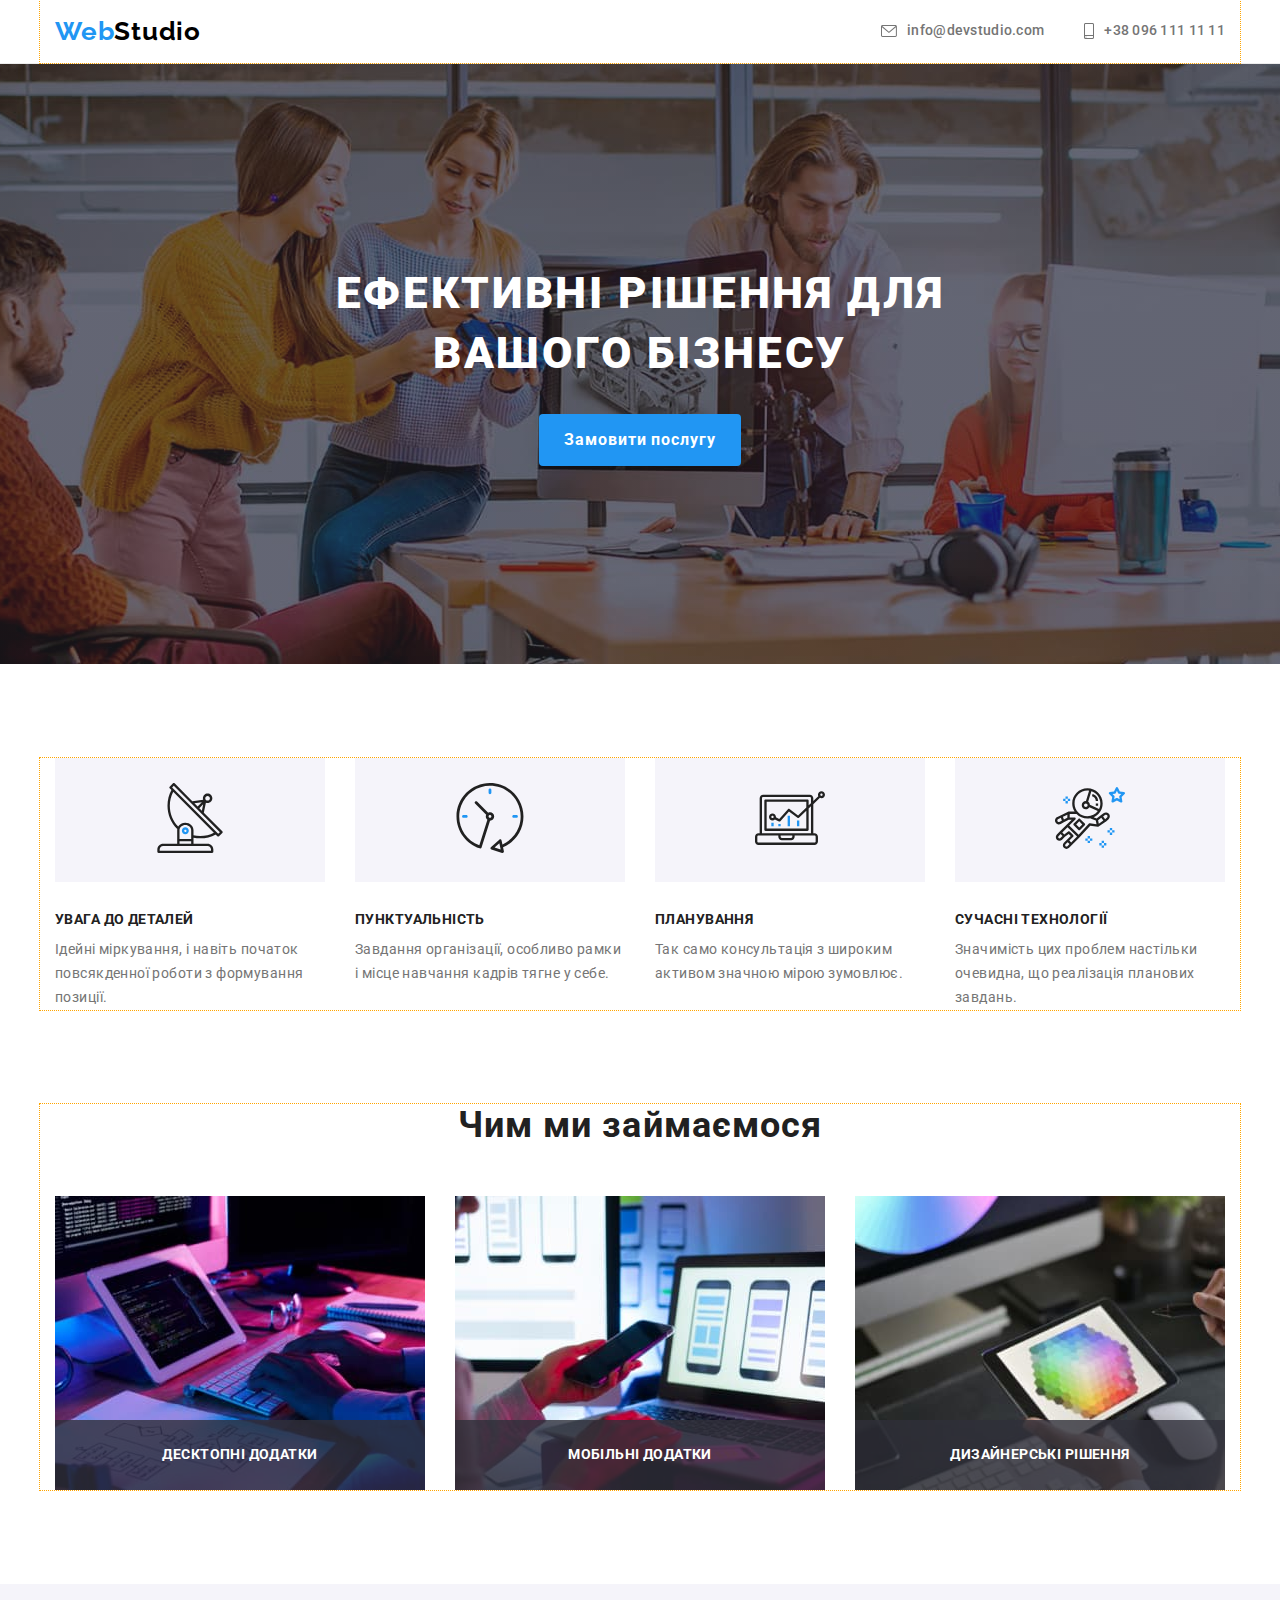
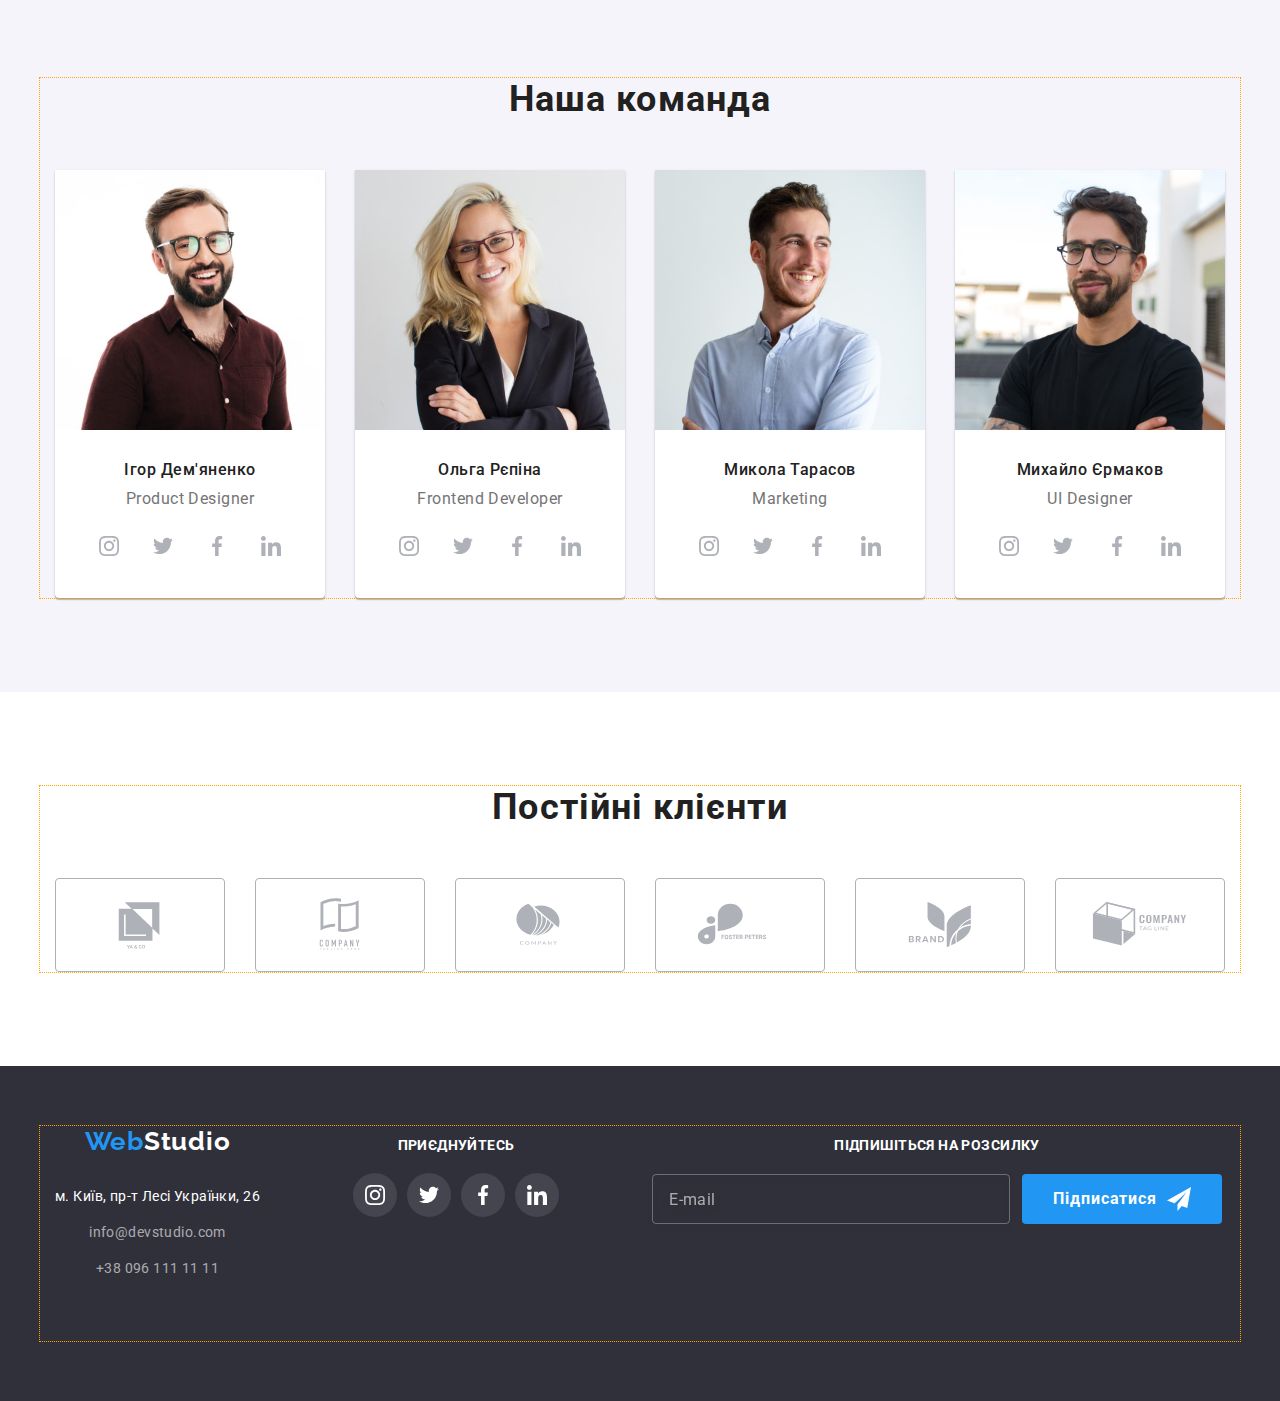
==== index.html @ 7908badc "1.0" ====
<!DOCTYPE html>
<html lang="uk">
<head>
    <meta charset="UTF-8">
    <meta http-equiv="X-UA-Compatible" content="IE=edge">
    <meta name="viewport" content="width=device-width, initial-scale=1.0">
    <title>Веб-Студія</title>
    <link rel="preconnect" href="https://fonts.googleapis.com">
    <link rel="preconnect" href="https://fonts.gstatic.com" crossorigin>
    <link href="https://fonts.googleapis.com/css2?family=Raleway:wght@700&family=Roboto:wght@400;500;700;900&display=swap"
        rel="stylesheet">
    <link rel="stylesheet" href="https://cdnjs.cloudflare.com/ajax/libs/modern-normalize/1.1.0/modern-normalize.min.css">
    <link rel="stylesheet" href="./css/main.min.css">
</head>
<body>

    <!-- Хедер сторінки -->

    <header class="header">
        <div class="container header--position">
            <a href="./index.html" class="header__logo link"><span class="logo--blue">Web</span>Studio</a>
            <nav class="header__navigation">
                <ul class="header__navigation-list list">
                    <li class="header__navigation-item">
                        <a href="./index.html" class="header__navigation-link header__navigation-link--active link">Студія</a>
                    </li>
                    <li class="header__navigation-item">
                        <a href="./portfolio.html" class="header__navigation-link link">Портфоліо</a>
                    </li>
                    <li class="header__navigation-item">
                        <a href="" class="header__navigation-link link">Контакти</a>
                    </li>
                </ul>
            </nav>
            <ul class="header__contacts list">
                <li class="header__contacts-item">
                    <a href="mailto:info@devstudio.com" class="header__mail link">
                        <svg class="header__contacts-icon" width="16" height="12">
                            <use href="./images/icons.svg#icon-envelope"></use>
                        </svg>
                        info@devstudio.com
                    </a>
                </li>
                <li class="header__contacts-item">
                    <a href="tel:+380961111111" class="header__tel link">
                        <svg class="header__contacts-icon" width="10" height="16">
                            <use href="./images/icons.svg#icon-smartphone"></use>
                        </svg>
                        +38 096 111 11 11
                    </a>
                </li>
            </ul>
        </div>
    </header>

    <!-- Основний контент -->

    <main class="main">

        <!-- Секція Hero -->
        <section class="section hero">
            <h1 class="hero__title">Ефективні рішення для вашого бізнесу</h1>
            <button type="button" class="hero__btn" data-modal-open>Замовити послугу</button>
        </section>

        <!-- Секція Наші переваги -->
        <section class="section benefits">
            <div class="container">
                <ul class="benefits__box list">
                    <li class="benefits__item">
                        <div class="benefits__content">
                            <svg width="70" height="70">
                                <use href="./images/icons.svg#icon-antenna"></use>
                            </svg>
                        </div>
                        <h3 class="benefits__title">Увага до деталей</h3>
                        <p class="benefits__paragraph">Ідейні міркування, і навіть початок повсякденної роботи з формування позиції.</p>
                    </li>
                    <li class="benefits__item">
                        <div class="benefits__content">
                            <svg width="70" height="70">
                                <use href="./images/icons.svg#icon-clock"></use>
                            </svg>
                        </div>
                        <h3 class="benefits__title">Пунктуальність</h3>
                        <p class="benefits__paragraph">Завдання організації, особливо рамки і місце навчання кадрів тягне у себе.</p>
                    </li>
                    <li class="benefits__item">
                        <div class="benefits__content">
                            <svg width="70" height="70">
                                <use href="./images/icons.svg#icon-diagram"></use>
                            </svg>
                        </div>
                        <h3 class="benefits__title">Планування</h3>
                        <p class="benefits__paragraph">Так само консультація з широким активом значною мірою зумовлює.</p>
                    </li>
                    <li class="benefits__item">
                        <div class="benefits__content">
                            <svg width="70" height="70">
                                <use href="./images/icons.svg#icon-astronaut"></use>
                            </svg>
                        </div>
                        <h3 class="benefits__title">Сучасні технології</h3>
                        <p class="benefits__paragraph">Значимість цих проблем настільки очевидна, що реалізація планових завдань.</p>
                    </li>
                </ul>
            </div>
        </section>

        <!-- Секція Чим ми займаємось -->

        <section class="section features">
            <div class="container">
                <h2 class="features__title">Чим ми займаємося</h2>
                <ul class="features__list list">
                    <li class="features__item">
                        <img src="./images/box1.jpg" class="card" alt="Програмуємо" width="370">
                        <p class="features__description">Десктопні додатки</p>
                    </li>
                    <li class="features__item">
                        <img src="./images/box2.jpg" class="card" alt="Розробляємо" width="370">
                        <p class="features__description">Мобільні додатки</p>
                    </li>
                    <li class="features__item">
                        <img src="./images/box3.jpg" class="card" alt="Дизайнимо" width="370">
                        <p class="features__description">Дизайнерські рішення</p>
                    </li>
                </ul>
            </div>
        </section>

        <!-- Секція Наша команда -->

        <section class="section team">
            <div class="container">
                <h2 class="team__title">Наша команда</h2>
                <ul class="teammates list">
                    <li class="teammates__item">
                        <img src="./images/ihor.jpg" class="card" alt="Ігор Дем'яненко" width="270">
                        <div class="teammates__position-name">
                            <h3 class="teammates__name">Ігор Дем'яненко</h3>
                            <p class="teammates__position">Product Designer</p>
                            <ul class="teammates__socials list">
                                <li class="teammates__socials-icon">
                                    <a href="" class="teammates__socials-link">
                                        <svg class="soc-icon" width="20" height="20">
                                            <use href="./images/icons.svg#icon-instagram"></use>
                                        </svg>
                                    </a>
                                </li>
                                <li class="teammates__socials-icon">
                                    <a href="" class="teammates__socials-link">
                                        <svg class="soc-icon" width="20" height="20">
                                            <use href="./images/icons.svg#icon-twitter"></use>
                                        </svg>
                                    </a>
                                </li>
                                <li class="teammates__socials-icon">
                                    <a href="" class="teammates__socials-link">
                                        <svg class="soc-icon" width="20" height="20">
                                            <use href="./images/icons.svg#icon-facebook"></use>
                                        </svg>
                                    </a>
                                </li>
                                <li class="teammates__socials-icon">
                                    <a href="" class="teammates__socials-link">
                                        <svg class="soc-icon" width="20" height="20">
                                            <use href="./images/icons.svg#icon-linkedin"></use>
                                        </svg>
                                    </a>
                                </li>
                            </ul>
                        </div>
                    </li>
                    <li class="teammates__item">
                        <img src="./images/olha.jpg" class="card" alt="Ольга Рєпіна" width="270">
                        <div class="teammates__position-name">
                            <h3 class="teammates__name">Ольга Рєпіна</h3>
                            <p class="teammates__position">Frontend Developer</p>
                            <ul class="teammates__socials list">
                                <li class="teammates__socials-icon">
                                    <a href="" class="teammates__socials-link">
                                        <svg class="soc-icon" width="20" height="20">
                                            <use href="./images/icons.svg#icon-instagram"></use>
                                        </svg>
                                    </a>
                                </li>
                                <li class="teammates__socials-icon">
                                    <a href="" class="teammates__socials-link">
                                        <svg class="soc-icon" width="20" height="20">
                                            <use href="./images/icons.svg#icon-twitter"></use>
                                        </svg>
                                    </a>
                                </li>
                                <li class="teammates__socials-icon">
                                    <a href="" class="teammates__socials-link">
                                        <svg class="soc-icon" width="20" height="20">
                                            <use href="./images/icons.svg#icon-facebook"></use>
                                        </svg>
                                    </a>
                                </li>
                                <li class="teammates__socials-icon">
                                    <a href="" class="teammates__socials-link">
                                        <svg class="soc-icon" width="20" height="20">
                                            <use href="./images/icons.svg#icon-linkedin"></use>
                                        </svg>
                                    </a>
                                </li>
                            </ul>
                        </div>
                    </li>
                    <li class="teammates__item">
                        <img src="./images/mykola.jpg" class="card" alt="Микола Тарасов" width="270">
                        <div class="teammates__position-name">
                            <h3 class="teammates__name">Микола Тарасов</h3>
                            <p class="teammates__position">Marketing</p>
                            <ul class="teammates__socials list">
                                <li class="teammates__socials-icon">
                                    <a href="" class="teammates__socials-link">
                                        <svg class="soc-icon" width="20" height="20">
                                            <use href="./images/icons.svg#icon-instagram"></use>
                                        </svg>
                                    </a>
                                </li>
                                <li class="teammates__socials-icon">
                                    <a href="" class="teammates__socials-link">
                                        <svg class="soc-icon" width="20" height="20">
                                            <use href="./images/icons.svg#icon-twitter"></use>
                                        </svg>
                                    </a>
                                </li>
                                <li class="teammates__socials-icon">
                                    <a href="" class="teammates__socials-link">
                                        <svg class="soc-icon" width="20" height="20">
                                            <use href="./images/icons.svg#icon-facebook"></use>
                                        </svg>
                                    </a>
                                </li>
                                <li class="teammates__socials-icon">
                                    <a href="" class="teammates__socials-link">
                                        <svg class="soc-icon" width="20" height="20">
                                            <use href="./images/icons.svg#icon-linkedin"></use>
                                        </svg>
                                    </a>
                                </li>
                            </ul>
                        </div>
                    </li>
                    <li class="teammates__item">
                        <img src="./images/mykhailo.jpg" class="card" alt="Михайло Єрмаков" width="270">
                        <div class="teammates__position-name">
                            <h3 class="teammates__name">Михайло Єрмаков</h3>
                            <p class="teammates__position">UI Designer</p>
                            <ul class="teammates__socials list">
                                <li class="teammates__socials-icon">
                                    <a href="" class="teammates__socials-link">
                                        <svg class="soc-icon" width="20" height="20">
                                            <use href="./images/icons.svg#icon-instagram"></use>
                                        </svg>
                                    </a>
                                </li>
                                <li class="teammates__socials-icon">
                                    <a href="" class="teammates__socials-link">
                                        <svg class="soc-icon" width="20" height="20">
                                            <use href="./images/icons.svg#icon-twitter"></use>
                                        </svg>
                                    </a>
                                </li>
                                <li class="teammates__socials-icon">
                                    <a href="" class="teammates__socials-link">
                                        <svg class="soc-icon" width="20" height="20">
                                            <use href="./images/icons.svg#icon-facebook"></use>
                                        </svg>
                                    </a>
                                </li>
                                <li class="teammates__socials-icon">
                                    <a href="" class="teammates__socials-link">
                                        <svg class="soc-icon" width="20" height="20">
                                            <use href="./images/icons.svg#icon-linkedin"></use>
                                        </svg>
                                    </a>
                                </li>
                            </ul>
                        </div>
                    </li>
                </ul>
            </div>
        </section>

        <!-- Секція Клієнти -->

        <section class="section">
            <div class="container clients">
                <h2 class="clients__title">Постійні клієнти</h2>
                <ul class="clients__list list">
                    <li class="clients__item">
                        <a href="" class="clients__link">
                            <svg class="client__icon" width="106" height="60">
                                <use href="./images/icons.svg#icon-client1"></use>
                            </svg>
                        </a>
                    </li>
                    <li class="clients__item">
                        <a href="" class="clients__link">
                            <svg class="client__icon" width="106" height="60">
                                <use href="./images/icons.svg#icon-client2"></use>
                            </svg>
                        </a>
                    </li>
                    <li class="clients__item">
                        <a href="" class="clients__link">
                            <svg class="client__icon" width="106" height="60">
                                <use href="./images/icons.svg#icon-client3"></use>
                            </svg>
                        </a>
                    </li>
                    <li class="clients__item">
                        <a href="" class="clients__link">
                            <svg class="client__icon" width="106" height="60">
                                <use href="./images/icons.svg#icon-client4"></use>
                            </svg>
                        </a>
                    </li>
                    <li class="clients__item">
                        <a href="" class="clients__link">
                            <svg class="client__icon" width="106" height="60">
                                <use href="./images/icons.svg#icon-client5"></use>
                            </svg>
                        </a>
                    </li>
                    <li class="clients__item">
                        <a href="" class="clients__link">
                            <svg class="client__icon" width="106" height="60">
                                <use href="./images/icons.svg#icon-client6"></use>
                            </svg>
                        </a>
                    </li>
                </ul>
            </div>
        </section>
    </main>

    <!-- Футер сторінки -->

    <footer class="footer">
        <div class="container footer--position">
            <div class="footer__content">
                <a href="./index.html" class="footer__logo link"><span class="logo--blue">Web</span>Studio</a> 
                <address>
                    <p class="footer__address">м. Київ, пр-т Лесі Українки, 26</p>
                    <ul class="footer__contacts list">
                        <li>
                            <a href="mailto:info@devstudio.com" class="footer__mail link">info@devstudio.com</a>
                        </li>
                        <li>
                            <a href="tel:+380961111111" class="footer__tel link">+38 096 111 11 11</a>
                        </li>
                    </ul>
                </address>
            </div>
            <div class="footer-soc">
                <p class="footer-soc__title">Приєднуйтесь</p>
                <ul class="footer-soc__actions list">
                    <li class="footer-soc__item">
                        <a href="" class="footer-soc__link">
                            <svg class="footer-soc__icon" width="20" height="20">
                                <use href="./images/icons.svg#icon-instagram"></use>
                            </svg>
                        </a>
                    </li>
                    <li class="footer-soc__item">
                        <a href="" class="footer-soc__link">
                            <svg class="footer-soc__icon" width="20" height="20">
                                <use href="./images/icons.svg#icon-twitter"></use>
                            </svg>
                        </a>
                    </li>
                    <li class="footer-soc__item">
                        <a href="" class="footer-soc__link">
                            <svg class="footer-soc__icon" width="20" height="20">
                                <use href="./images/icons.svg#icon-facebook"></use>
                            </svg>
                        </a>
                    </li>
                    <li class="footer-soc__item">
                        <a href="" class="footer-soc__link">
                            <svg class="footer-soc__icon" width="20" height="20">
                                <use href="./images/icons.svg#icon-linkedin"></use>
                            </svg>
                        </a>
                    </li>
                </ul>
            </div>
            <div class="subscribe">
                <p class="subscribe__title">Підпишіться на розсилку</p>
                <form class="subscribe__form">
                    <label class="subscribe__lable">
                        <input type="email" class="subscribe__input" name="subscribe" placeholder="E-mail">
                    </label>
                    <button type="submit" class="subscribe__btn">
                        Підписатися
                        <svg class="subscribe__icon" width="24" height="24">
                            <use href="./images/icons.svg#icon-send"></use>
                        </svg>
                    </button>
                </form>
            </div>
        </div>
    </footer>

    <!-- Модальне вікно -->

    <div class="backdrop is-hidden" data-modal>
        <div class="modal">
            <button data-modal-close class="modal__btn--close">
                <svg class="x-close" width="18" height="18">
                    <use href="./images/icons.svg#icon-x"></use>
                </svg>
            </button>
            <p class="modal__title">Залиште свої дані, ми вам передзвонимо</p>
            <form class="modal__form">
                <div class="modal__thumb">
                    <label class="modal__field">
                        <span class="modal__label">Ім'я</span>
                        <input type="text" class="modal__input" name="user-name" autofocus>
                        <svg class="modal__icon" width="18" height="18">
                            <use href="./images/icons.svg#icon-form-person"></use>
                        </svg>
                    </label>
                </div>
                <div class="modal__thumb">
                    <label class="modal__field">
                        <span class="modal__label">Телефон</span>
                        <input type="tel" class="modal__input" name="phone-number">
                        <svg class="modal__icon" width="18" height="18">
                            <use href="./images/icons.svg#icon-form-phone"></use>
                        </svg>
                    </label>
                </div>
                <div class="modal__thumb">
                    <label class="modal__field">
                        <span class="modal__label">Пошта</span>
                        <input type="email" class="modal__input" name="email">
                        <svg class="modal__icon" width="18" height="18">
                            <use href="./images/icons.svg#icon-form-email"></use>
                        </svg>
                    </label>
                </div>
                <label class="modal__field">
                    <span class="modal__label">Коментар</span>
                    <textarea name="coment" 
                    class="modal__textarea" 
                    placeholder="Введіть текст"></textarea>
                </label>
                <label class="modal__field checkbox">
                    <input type="checkbox" class="modal__checkbox" name="checkbox">
                    <span class="modal__checkbox-icon"></span>
                    <span class="modal__terms">Погоджуюся з розсилкою та приймаю <a href="#" class="modal__contract">Умови договору</a></span>
                </label>
                <button type="submit" class="modal__btn--submit">Відправити</button>
            </form>
        </div>
    </div>

    <!-- Скріпти JS -->

    <script src="./js/modal.js"></script>
</body>
</html>
---- css/main.min.css ----
body{font-family:"Roboto","Raleway","sans-serif";color:#212121;background:#fff}h1,h2,h3,p,ul{margin:0;padding:0}.list{list-style:none}.link{text-decoration:none}.card{display:block}.container{padding-left:15px;padding-right:15px;margin-right:auto;margin-left:auto;outline:1px dotted orange}@media screen and (min-width: 480px){.container{width:480px}}@media screen and (min-width: 768px){.container{width:768px}}@media screen and (min-width: 1200px){.container{width:1200px}}.section{padding-top:60px;padding-bottom:60px}@media screen and (min-width: 1200px){.section{padding-top:94px;padding-bottom:94px}}.backdrop{position:fixed;top:0;left:0;width:100%;height:100%;background-color:rgba(0,0,0,.2);opacity:1;-webkit-transition:opacity 250ms cubic-bezier(0.4, 0, 0.2, 1);transition:opacity 250ms cubic-bezier(0.4, 0, 0.2, 1)}.backdrop.is-hidden{opacity:0;pointer-events:none}.backdrop.is-hidden .modal{-webkit-transform:translate(-50%, -50%) scale(1.1);transform:translate(-50%, -50%) scale(1.1)}.modal{position:absolute;top:50%;left:50%;padding:40px;width:528px;height:581px;background-color:#fff;-webkit-box-shadow:0px 1px 3px rgba(0,0,0,.12),0px 1px 1px rgba(0,0,0,.14),0px 2px 1px rgba(0,0,0,.2);box-shadow:0px 1px 3px rgba(0,0,0,.12),0px 1px 1px rgba(0,0,0,.14),0px 2px 1px rgba(0,0,0,.2);border-radius:4px;-webkit-transform:translate(-50%, -50%) scale(1);transform:translate(-50%, -50%) scale(1);-webkit-transition:-webkit-transform 250ms cubic-bezier(0.4, 0, 0.2, 1);transition:-webkit-transform 250ms cubic-bezier(0.4, 0, 0.2, 1);transition:transform 250ms cubic-bezier(0.4, 0, 0.2, 1);transition:transform 250ms cubic-bezier(0.4, 0, 0.2, 1), -webkit-transform 250ms cubic-bezier(0.4, 0, 0.2, 1)}.modal__btn--close{position:absolute;top:8px;right:8px;display:-webkit-box;display:-ms-flexbox;display:flex;-webkit-box-pack:center;-ms-flex-pack:center;justify-content:center;-webkit-box-align:center;-ms-flex-align:center;align-items:center;width:30px;height:30px;padding:0;color:#000;background-color:#fff;border:1px solid rgba(0,0,0,.1);border-radius:50%;cursor:pointer;-webkit-transition:color 250ms cubic-bezier(0.4, 0, 0.2, 1);transition:color 250ms cubic-bezier(0.4, 0, 0.2, 1)}.modal__btn--close:hover{color:#2196f3}.x-close{fill:currentColor}.modal__title{margin-right:auto;margin-left:auto;margin-bottom:12px;width:448px;color:#212121;font-weight:700;font-size:20px;line-height:1.15;text-align:center;letter-spacing:.03em}.modal__form{margin-right:auto;margin-left:auto;width:448px}.modal__field{display:block;margin-bottom:10px;font-size:inherit}.modal__label{display:block;margin-bottom:4px;color:#757575;font-size:12px;line-height:1.17;letter-spacing:.01em}.modal__input{width:100%;padding:12px 12px 12px 42px;outline:none;font-size:12px;line-height:1.17;letter-spacing:.01em;border:1px solid rgba(33,33,33,.2);border-radius:4px;-webkit-transition:border-color 250ms cubic-bezier(0.4, 0, 0.2, 1);transition:border-color 250ms cubic-bezier(0.4, 0, 0.2, 1)}.modal__input:focus-within~.modal__icon,.modal__input:hover~.modal__icon{color:#2196f3}.modal__input:hover,.modal__input:focus{border-color:#2196f3}.modal__thumb{position:relative}.modal__icon{position:absolute;top:50%;left:12px;fill:currentColor;-webkit-transition:color 250ms cubic-bezier(0.4, 0, 0.2, 1);transition:color 250ms cubic-bezier(0.4, 0, 0.2, 1)}.modal__textarea{resize:none;width:100%;height:120px;padding:12px 16px;outline:none;font-size:12px;line-height:1.17;letter-spacing:.01em;border:1px solid rgba(33,33,33,.2);border-radius:4px;-webkit-transition:border-color 250ms cubic-bezier(0.4, 0, 0.2, 1);transition:border-color 250ms cubic-bezier(0.4, 0, 0.2, 1)}.modal__textarea::-webkit-input-placeholder{color:rgba(117,117,117,.5)}.modal__textarea::-moz-placeholder{color:rgba(117,117,117,.5)}.modal__textarea:-ms-input-placeholder{color:rgba(117,117,117,.5)}.modal__textarea::-ms-input-placeholder{color:rgba(117,117,117,.5)}.modal__textarea::placeholder{color:rgba(117,117,117,.5)}.modal__textarea:hover,.modal__textarea:focus{border-color:#2196f3}.modal__checkbox{-webkit-appearance:none;-moz-appearance:none;appearance:none}.modal__checkbox:checked+.modal__checkbox-icon{border-color:#2196f3;background-color:#2196f3;background-image:url("../images/icons/check.svg");background-position:center;background-repeat:no-repeat;background-origin:border-box}.checkbox{display:-webkit-box;display:-ms-flexbox;display:flex;-webkit-box-pack:center;-ms-flex-pack:center;justify-content:center;-webkit-box-align:center;-ms-flex-align:center;align-items:center;margin-bottom:30px}.modal__checkbox-icon{display:inline-block;width:15px;height:15px;border:2px solid #212121;border-radius:2px;-webkit-transition:border-color 250ms cubic-bezier(0.4, 0, 0.2, 1),background-color 250ms cubic-bezier(0.4, 0, 0.2, 1);transition:border-color 250ms cubic-bezier(0.4, 0, 0.2, 1),background-color 250ms cubic-bezier(0.4, 0, 0.2, 1)}.modal__terms{display:inline-block;margin-left:7px;width:400px;color:#757575;font-size:14px;line-height:1.71;letter-spacing:.03em}.modal__contract{color:#2196f3}.modal__btn--submit{display:block;padding:10px 52px;margin-right:auto;margin-left:auto;font-family:"Roboto";color:#fff;background-color:#2196f3;-webkit-box-shadow:0px 4px 4px rgba(0,0,0,.15);box-shadow:0px 4px 4px rgba(0,0,0,.15);font-size:16px;font-weight:700;line-height:1.88;letter-spacing:.06em;border:1px solid rgba(0,0,0,0);border-radius:4px;cursor:pointer;-webkit-transition:background-color 250ms cubic-bezier(0.4, 0, 0.2, 1);transition:background-color 250ms cubic-bezier(0.4, 0, 0.2, 1)}.modal__btn--submit:hover,.modal__btn--submit:focus{background-color:#188ce8}.header{border-bottom:1px solid #ececec}@media screen and (min-width: 1200px){.header--position{display:-webkit-box;display:-ms-flexbox;display:flex;-webkit-box-align:center;-ms-flex-align:center;align-items:center}}.footer{padding-top:60px;padding-bottom:60px;background:#2f303a}@media screen and (min-width: 480px){.footer--position{text-align:center}}@media screen and (min-width: 1200px){.footer--position{display:-webkit-box;display:-ms-flexbox;display:flex;-webkit-box-align:baseline;-ms-flex-align:baseline;align-items:baseline}}.header__logo{display:block;margin-top:16px;margin-bottom:16px;font-family:"Raleway";color:#000;font-size:24px;font-weight:700;line-height:1.17;letter-spacing:.03em}@media screen and (min-width: 1200px){.header__logo{font-size:26px;line-height:1.19}}.footer__logo{display:block;margin-right:auto;margin-left:auto;margin-bottom:20px;font-family:"Raleway";color:#fff;font-size:24px;font-weight:700;line-height:1.17;letter-spacing:.03em}@media screen and (min-width: 1200px){.footer__logo{display:inline-block;margin-bottom:28px;font-size:26px;line-height:1.19}}.logo--blue{color:#2196f3}@media screen and (min-width: 480px){.header__navigation-list{display:none}}@media screen and (min-width: 768px){.header__navigation-list{display:-webkit-box;display:-ms-flexbox;display:flex;margin-left:88px}}@media screen and (min-width: 1200px){.header__navigation-list{display:-webkit-box;display:-ms-flexbox;display:flex;margin-left:93px}}@media screen and (min-width: 480px){.header__navigation-item{display:none}}@media screen and (min-width: 1200px){.header__navigation-item{position:relative}.header__navigation-item:not(:last-child){margin-right:50px}}@media screen and (min-width: 480px){.header__navigation-link{display:none}}@media screen and (min-width: 1200px){.header__navigation-link{display:block;padding-top:32px;padding-bottom:32px;padding-right:4px;padding-left:4px;color:#212121;font-size:14px;font-weight:500;line-height:1.14;letter-spacing:.02em;-webkit-transition:color 250ms cubic-bezier(0.4, 0, 0.2, 1);transition:color 250ms cubic-bezier(0.4, 0, 0.2, 1)}.header__navigation-link:hover,.header__navigation-link:focus,.header__navigation-link:active{color:#2196f3}}@media screen and (min-width: 480px){.header__navigation-link--active::after{display:none}}@media screen and (min-width: 1200px){.header__navigation-link--active::after{position:absolute;content:"";width:100%;height:4px;display:block;background:#2196f3;border-radius:2px;bottom:0;left:0}}@media screen and (min-width: 480px){.header__contacts{display:none}}@media screen and (min-width: 1200px){.header__contacts{display:-webkit-box;display:-ms-flexbox;display:flex;margin-left:auto}}.header__contacts-item+.header__contacts-item{margin-left:40px}.header__mail,.header__tel{display:-webkit-box;display:-ms-flexbox;display:flex;-webkit-box-align:center;-ms-flex-align:center;align-items:center;padding-top:10px;padding-bottom:10px;color:#757575;font-size:14px;font-weight:500;line-height:1.14;letter-spacing:.02em;-webkit-transition:color 250ms cubic-bezier(0.4, 0, 0.2, 1);transition:color 250ms cubic-bezier(0.4, 0, 0.2, 1)}.header__mail:hover,.header__mail:focus,.header__tel:hover,.header__tel:focus{color:#2196f3}.header__contacts-icon{fill:currentColor;margin-right:10px}.hero{padding-top:200px;padding-bottom:200px;max-width:1600px;height:600px;margin-right:auto;margin-left:auto;background-color:#c4c4c4;background-image:-webkit-gradient(linear, left top, right top, from(rgba(47, 48, 58, 0.4)), to(rgba(47, 48, 58, 0.4))),url("../images/bghero.jpg");background-image:linear-gradient(to right, rgba(47, 48, 58, 0.4), rgba(47, 48, 58, 0.4)),url("../images/bghero.jpg");background-repeat:no-repeat;background-position:center;background-size:cover;text-align:center}.hero__title{margin-top:0;margin-bottom:30px;max-width:700px;margin-right:auto;margin-left:auto;color:#fff;text-transform:uppercase;font-size:44px;font-weight:900;line-height:1.36;letter-spacing:.06em}.hero__btn{display:inline-block;padding:10px 24px;font-family:"Roboto";color:#fff;background-color:#2196f3;-webkit-box-shadow:0px 4px 4px rgba(0,0,0,.15);box-shadow:0px 4px 4px rgba(0,0,0,.15);font-size:16px;font-weight:700;line-height:1.88;letter-spacing:.06em;border:1px solid rgba(0,0,0,0);border-radius:4px;cursor:pointer;-webkit-transition:background-color 250ms cubic-bezier(0.4, 0, 0.2, 1);transition:background-color 250ms cubic-bezier(0.4, 0, 0.2, 1)}.hero__btn:hover,.hero__btn:focus{background-color:#188ce8}.benefits__box{display:-webkit-box;display:-ms-flexbox;display:flex}.benefits__item{-ms-flex-preferred-size:calc((100% - 90px)/4);flex-basis:calc((100% - 90px)/4)}.benefits__item+.benefits__item{margin-left:30px}.benefits__content{display:block;margin-bottom:30px;padding:25px 100px;background-color:#f5f4fa}.benefits__title{margin-bottom:10px;font-size:14px;text-transform:uppercase;line-height:1.14;letter-spacing:.03em}.benefits__paragraph{color:#757575;font-size:14px;line-height:1.71;letter-spacing:.03em}.features{padding-top:0px}.features__title{margin-bottom:50px;font-size:36px;line-height:1.17;text-align:center;letter-spacing:.03em}.features__list{display:-webkit-box;display:-ms-flexbox;display:flex}.features__item{position:relative}.features__item+.features__item{margin-left:30px}.features__description{display:-webkit-box;display:-ms-flexbox;display:flex;position:absolute;bottom:0;width:100%;height:70px;-webkit-box-align:center;-ms-flex-align:center;align-items:center;-webkit-box-pack:center;-ms-flex-pack:center;justify-content:center;color:#fff;background:rgba(47,48,58,.8);font-weight:700;font-size:14px;line-height:1.14;text-align:center;letter-spacing:.03em;text-transform:uppercase}.team{background:#f5f4fa}.team__title{margin-bottom:50px;font-size:36px;line-height:1.17;text-align:center;letter-spacing:.03em}.teammates{display:-webkit-box;display:-ms-flexbox;display:flex}.teammates__item{width:270px;background:#fff;-webkit-box-shadow:0px 1px 3px rgba(0,0,0,.12),0px 1px 1px rgba(0,0,0,.14),0px 2px 1px rgba(0,0,0,.2);box-shadow:0px 1px 3px rgba(0,0,0,.12),0px 1px 1px rgba(0,0,0,.14),0px 2px 1px rgba(0,0,0,.2);border-radius:0px 0px 4px 4px;text-align:center}.teammates__item+.teammates__item{margin-left:30px}.teammates__position-name{padding:30px 0}.teammates__name{margin-bottom:10px;font-size:16px;font-weight:500;line-height:1.19;letter-spacing:.03em}.teammates__position{margin-bottom:16px;color:#757575;font-size:16px;font-weight:400;line-height:1.19;letter-spacing:.03em}.teammates__socials{display:-webkit-box;display:-ms-flexbox;display:flex;margin:0 32px}.teammates__socials-icon{-ms-flex-preferred-size:calc((100% - 40px)/4);flex-basis:calc((100% - 40px)/4)}.teammates__socials-icon+.teammates__socials-icon{margin-left:10px}.teammates__socials-link{display:-webkit-box;display:-ms-flexbox;display:flex;-webkit-box-pack:center;-ms-flex-pack:center;justify-content:center;-webkit-box-align:center;-ms-flex-align:center;align-items:center;width:44px;height:44px;padding:0;color:#afb1b8;border:none;border-radius:50%;-webkit-transition:color 250ms cubic-bezier(0.4, 0, 0.2, 1),background-color 250ms cubic-bezier(0.4, 0, 0.2, 1);transition:color 250ms cubic-bezier(0.4, 0, 0.2, 1),background-color 250ms cubic-bezier(0.4, 0, 0.2, 1)}.teammates__socials-link:hover,.teammates__socials-link:focus{color:#fff;background-color:#2196f3}.soc-icon{fill:currentColor}.clients__title{margin-bottom:50px;font-size:36px;line-height:1.17;text-align:center;letter-spacing:.03em}.clients__list{display:-webkit-box;display:-ms-flexbox;display:flex}.clients__item{-ms-flex-preferred-size:calc((100% - 150px)/6);flex-basis:calc((100% - 150px)/6);border:1px solid #afb1b8;border-radius:4px;-webkit-transition:color 250ms cubic-bezier(0.4, 0, 0.2, 1);transition:color 250ms cubic-bezier(0.4, 0, 0.2, 1)}.clients__item:hover,.clients__item:focus{border-color:#2196f3}.clients__item+.clients__item{margin-left:30px}.clients__link{display:-webkit-box;display:-ms-flexbox;display:flex;-webkit-box-pack:center;-ms-flex-pack:center;justify-content:center;-webkit-box-align:center;-ms-flex-align:center;align-items:center;height:92px;padding:0;color:#afb1b8;border:none;-webkit-transition:color 250ms cubic-bezier(0.4, 0, 0.2, 1);transition:color 250ms cubic-bezier(0.4, 0, 0.2, 1)}.clients__link:hover,.clients__link:focus{color:#2196f3}.client__icon{fill:currentColor}.footer__content{margin-bottom:60px}.footer__address{margin-bottom:8px;color:#fff;font-style:normal;font-size:14px;line-height:1.71;letter-spacing:.03em}@media screen and (min-width: 1200px){.footer__address{margin-bottom:12px}}.footer__mail,.footer__tel{color:rgba(255,255,255,.6);font-size:14px;line-height:1.71;letter-spacing:.03em;font-style:normal;-webkit-transition:color 250ms cubic-bezier(0.4, 0, 0.2, 1);transition:color 250ms cubic-bezier(0.4, 0, 0.2, 1)}.footer__mail:hover,.footer__mail:focus,.footer__tel:hover,.footer__tel:focus{color:#2196f3}.footer__mail{display:block;margin-bottom:8px}@media screen and (min-width: 1200px){.footer__mail{margin-bottom:12px}}@media screen and (min-width: 1200px){.footer-soc{margin-left:93px}}.footer-soc__title{margin-bottom:20px;color:#fff;font-weight:700;font-size:14px;line-height:16px;letter-spacing:.03em;text-transform:uppercase}.footer-soc__actions{display:-webkit-box;display:-ms-flexbox;display:flex;-webkit-box-pack:center;-ms-flex-pack:center;justify-content:center;margin-bottom:60px}.footer-soc__item{margin-left:10px}.footer-soc__item:nth-child(1){margin-left:0}@media screen and (min-width: 1200px){.footer-soc__item{-ms-flex-preferred-size:calc((100% - 40px)/4);flex-basis:calc((100% - 40px)/4)}.footer-soc__item+.footer-soc__item{margin-left:10px}}.footer-soc__link{display:-webkit-box;display:-ms-flexbox;display:flex;-webkit-box-pack:center;-ms-flex-pack:center;justify-content:center;-webkit-box-align:center;-ms-flex-align:center;align-items:center;width:44px;height:44px;padding:0;color:#fff;background-color:rgba(255,255,255,.1);border:none;border-radius:50%;-webkit-transition:background-color 250ms cubic-bezier(0.4, 0, 0.2, 1);transition:background-color 250ms cubic-bezier(0.4, 0, 0.2, 1)}.footer-soc__link:hover,.footer-soc__link:focus{background-color:#2196f3}.footer-soc__icon{fill:currentColor}@media screen and (min-width: 1200px){.subscribe{margin-left:93px}}.subscribe__title{margin-bottom:20px;color:#fff;font-weight:700;font-size:14px;line-height:1.14;letter-spacing:.03em;text-transform:uppercase}@media screen and (min-width: 1200px){.subscribe__form{display:-webkit-box;display:-ms-flexbox;display:flex;gap:12px}}.subscribe__input{padding-top:15px;padding-bottom:15px;padding-left:16px;height:50px;width:100%;outline:none;color:#fff;background-color:rgba(0,0,0,0);border:1px solid rgba(255,255,255,.3);-webkit-filter:drop-shadow(0px 4px 4px rgba(0, 0, 0, 0.15));filter:drop-shadow(0px 4px 4px rgba(0, 0, 0, 0.15));border-radius:4px}.subscribe__input::-webkit-input-placeholder{color:rgba(255,255,255,.6);font-size:16px;line-height:1.25;letter-spacing:.03em}.subscribe__input::-moz-placeholder{color:rgba(255,255,255,.6);font-size:16px;line-height:1.25;letter-spacing:.03em}.subscribe__input:-ms-input-placeholder{color:rgba(255,255,255,.6);font-size:16px;line-height:1.25;letter-spacing:.03em}.subscribe__input::-ms-input-placeholder{color:rgba(255,255,255,.6);font-size:16px;line-height:1.25;letter-spacing:.03em}.subscribe__input::placeholder{color:rgba(255,255,255,.6);font-size:16px;line-height:1.25;letter-spacing:.03em}@media screen and (min-width: 1200px){.subscribe__input{width:358px}}.subscribe__btn{display:-webkit-inline-box;display:-ms-inline-flexbox;display:inline-flex;-webkit-box-align:center;-ms-flex-align:center;align-items:center;-webkit-box-pack:center;-ms-flex-pack:center;justify-content:center;width:200px;height:50px;gap:10px;font-family:"Roboto";color:#fff;background-color:#2196f3;font-size:16px;font-weight:700;line-height:1.88;letter-spacing:.06em;border:1px solid rgba(0,0,0,0);border-radius:4px;cursor:pointer;-webkit-transition:background-color 250ms cubic-bezier(0.4, 0, 0.2, 1);transition:background-color 250ms cubic-bezier(0.4, 0, 0.2, 1)}.subscribe__btn:hover,.subscribe__btn:focus{background-color:#188ce8}@media screen and (max-width: 1199px){.subscribe__btn{margin-top:20px}}.portfolio-btn{margin-bottom:50px;display:-webkit-box;display:-ms-flexbox;display:flex;-webkit-box-pack:center;-ms-flex-pack:center;justify-content:center}.portfolio-btn__item+.portfolio-btn__item{margin-left:8px}.portfolio-btn__body{padding:6px 22px;font-family:"Roboto";background-color:#f5f4fa;font-size:16px;font-weight:500;line-height:1.63;text-align:center;letter-spacing:.03em;border-radius:4px;border-color:rgba(0,0,0,0);cursor:pointer;-webkit-transition:color 250ms cubic-bezier(0.4, 0, 0.2, 1),background-color 250ms cubic-bezier(0.4, 0, 0.2, 1),-webkit-box-shadow 250ms cubic-bezier(0.4, 0, 0.2, 1);transition:color 250ms cubic-bezier(0.4, 0, 0.2, 1),background-color 250ms cubic-bezier(0.4, 0, 0.2, 1),-webkit-box-shadow 250ms cubic-bezier(0.4, 0, 0.2, 1);transition:color 250ms cubic-bezier(0.4, 0, 0.2, 1),background-color 250ms cubic-bezier(0.4, 0, 0.2, 1),box-shadow 250ms cubic-bezier(0.4, 0, 0.2, 1);transition:color 250ms cubic-bezier(0.4, 0, 0.2, 1),background-color 250ms cubic-bezier(0.4, 0, 0.2, 1),box-shadow 250ms cubic-bezier(0.4, 0, 0.2, 1),-webkit-box-shadow 250ms cubic-bezier(0.4, 0, 0.2, 1)}.portfolio-btn__body:hover,.portfolio-btn__body:focus,.portfolio-btn__body:active{color:#fff;background-color:#2196f3;-webkit-box-shadow:0px 3px 1px rgba(0,0,0,.1),0px 1px 2px rgba(0,0,0,.08),0px 2px 2px rgba(0,0,0,.12);box-shadow:0px 3px 1px rgba(0,0,0,.1),0px 1px 2px rgba(0,0,0,.08),0px 2px 2px rgba(0,0,0,.12)}.project{display:-webkit-box;display:-ms-flexbox;display:flex;-ms-flex-wrap:wrap;flex-wrap:wrap}.project__item{-ms-flex-preferred-size:calc((100% - 60px)/3);flex-basis:calc((100% - 60px)/3);margin-right:30px;margin-bottom:30px;-webkit-transition:-webkit-box-shadow 250ms cubic-bezier(0.4, 0, 0.2, 1);transition:-webkit-box-shadow 250ms cubic-bezier(0.4, 0, 0.2, 1);transition:box-shadow 250ms cubic-bezier(0.4, 0, 0.2, 1);transition:box-shadow 250ms cubic-bezier(0.4, 0, 0.2, 1), -webkit-box-shadow 250ms cubic-bezier(0.4, 0, 0.2, 1)}.project__item:nth-child(3n){margin-right:0}.project__item:nth-last-child(-n+3){margin-bottom:0}.project__item:hover{-webkit-box-shadow:0px 1px 1px rgba(0,0,0,.12),0px 4px 4px rgba(0,0,0,.06),1px 4px 6px rgba(0,0,0,.16);box-shadow:0px 1px 1px rgba(0,0,0,.12),0px 4px 4px rgba(0,0,0,.06),1px 4px 6px rgba(0,0,0,.16)}.project__content{margin-top:-5px;padding:20px 24px;border:1px solid #eee}.project__title{margin-bottom:4px;font-size:18px;line-height:2;letter-spacing:.06em}.project__description{color:#757575;font-size:16px;line-height:1.88;letter-spacing:.03em}.project__thumb{position:relative;overflow:hidden}.project__overlay{position:absolute;top:0;left:0;width:100%;height:100%;background-color:rgba(33,150,243,.9);-webkit-transform:translateY(100%);transform:translateY(100%);-webkit-transition:-webkit-transform 250ms cubic-bezier(0.4, 0, 0.2, 1);transition:-webkit-transform 250ms cubic-bezier(0.4, 0, 0.2, 1);transition:transform 250ms cubic-bezier(0.4, 0, 0.2, 1);transition:transform 250ms cubic-bezier(0.4, 0, 0.2, 1), -webkit-transform 250ms cubic-bezier(0.4, 0, 0.2, 1)}.project__item:hover .project__overlay{-webkit-transform:translateY(0);transform:translateY(0)}.project__overlay-text{padding:63px 24px;color:#fff;font-weight:400;font-size:18px;line-height:1.56;letter-spacing:.03em}/*# sourceMappingURL=main.min.css.map */
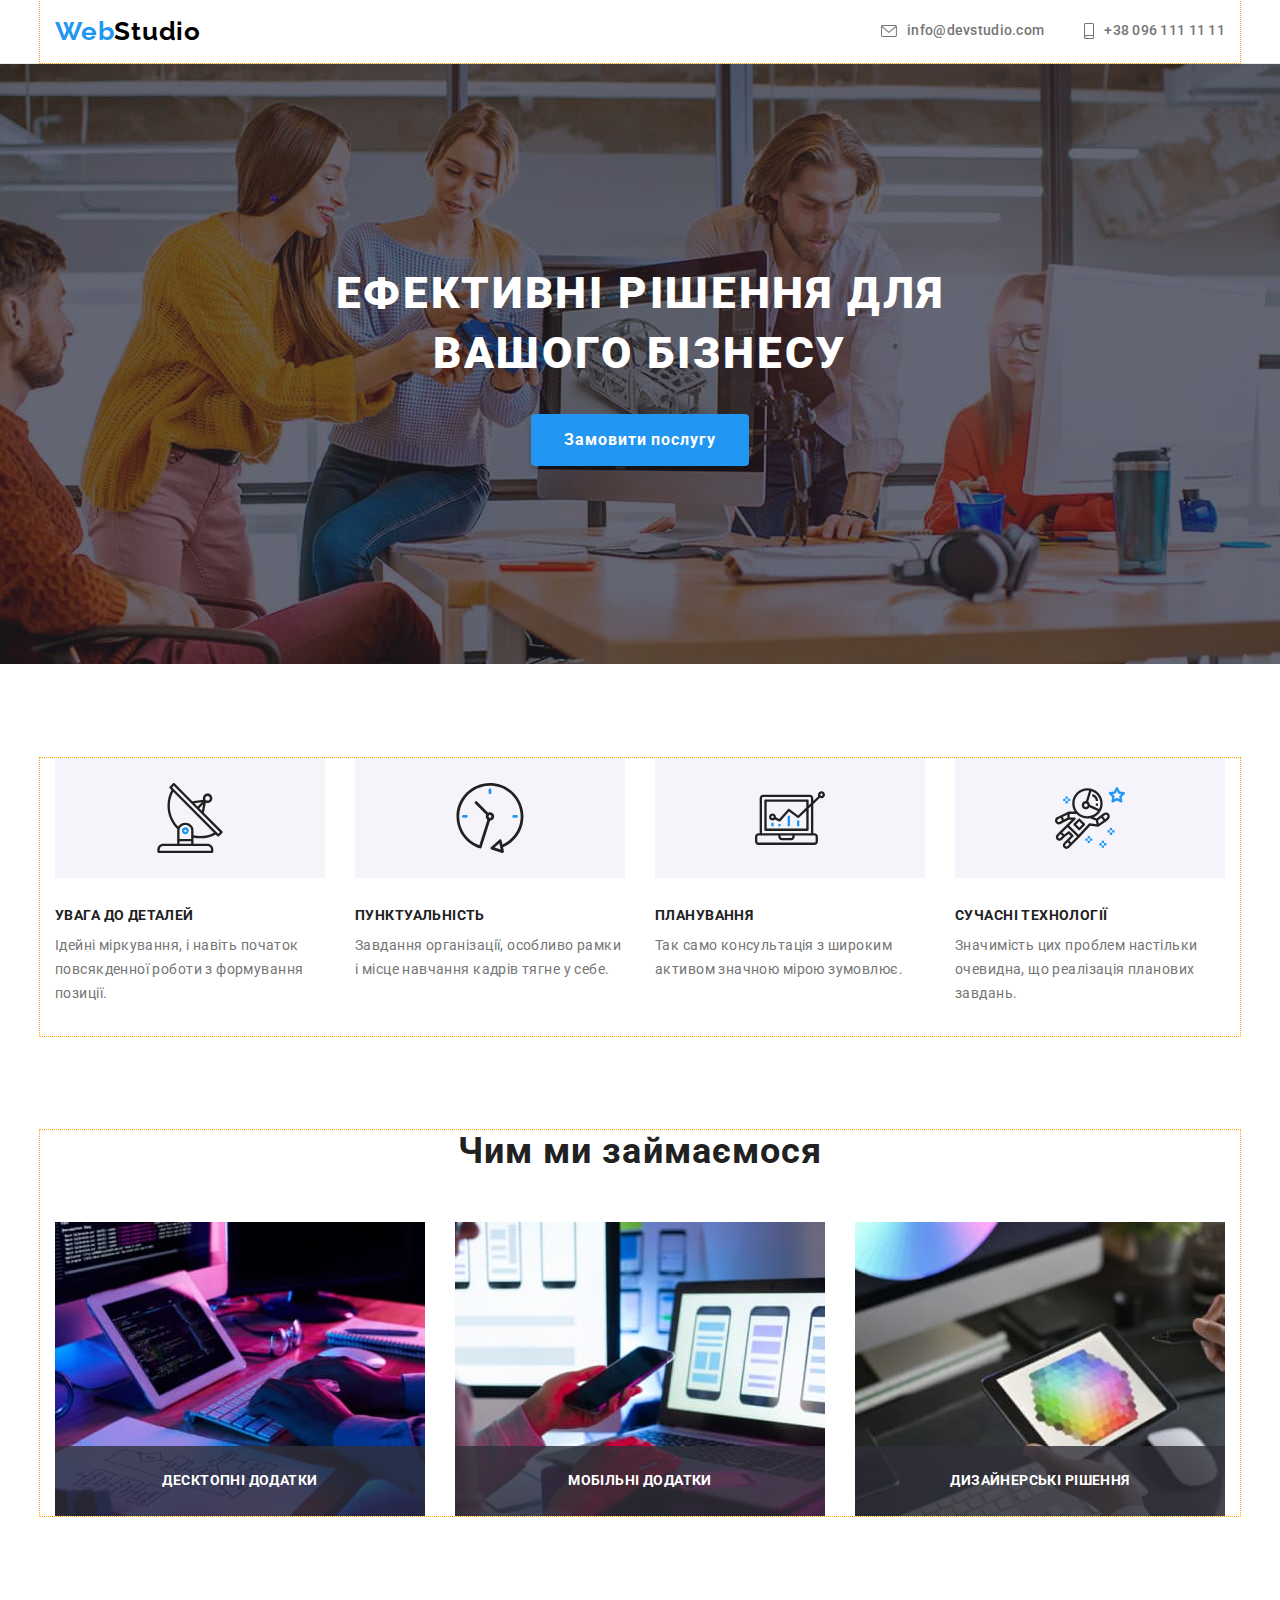
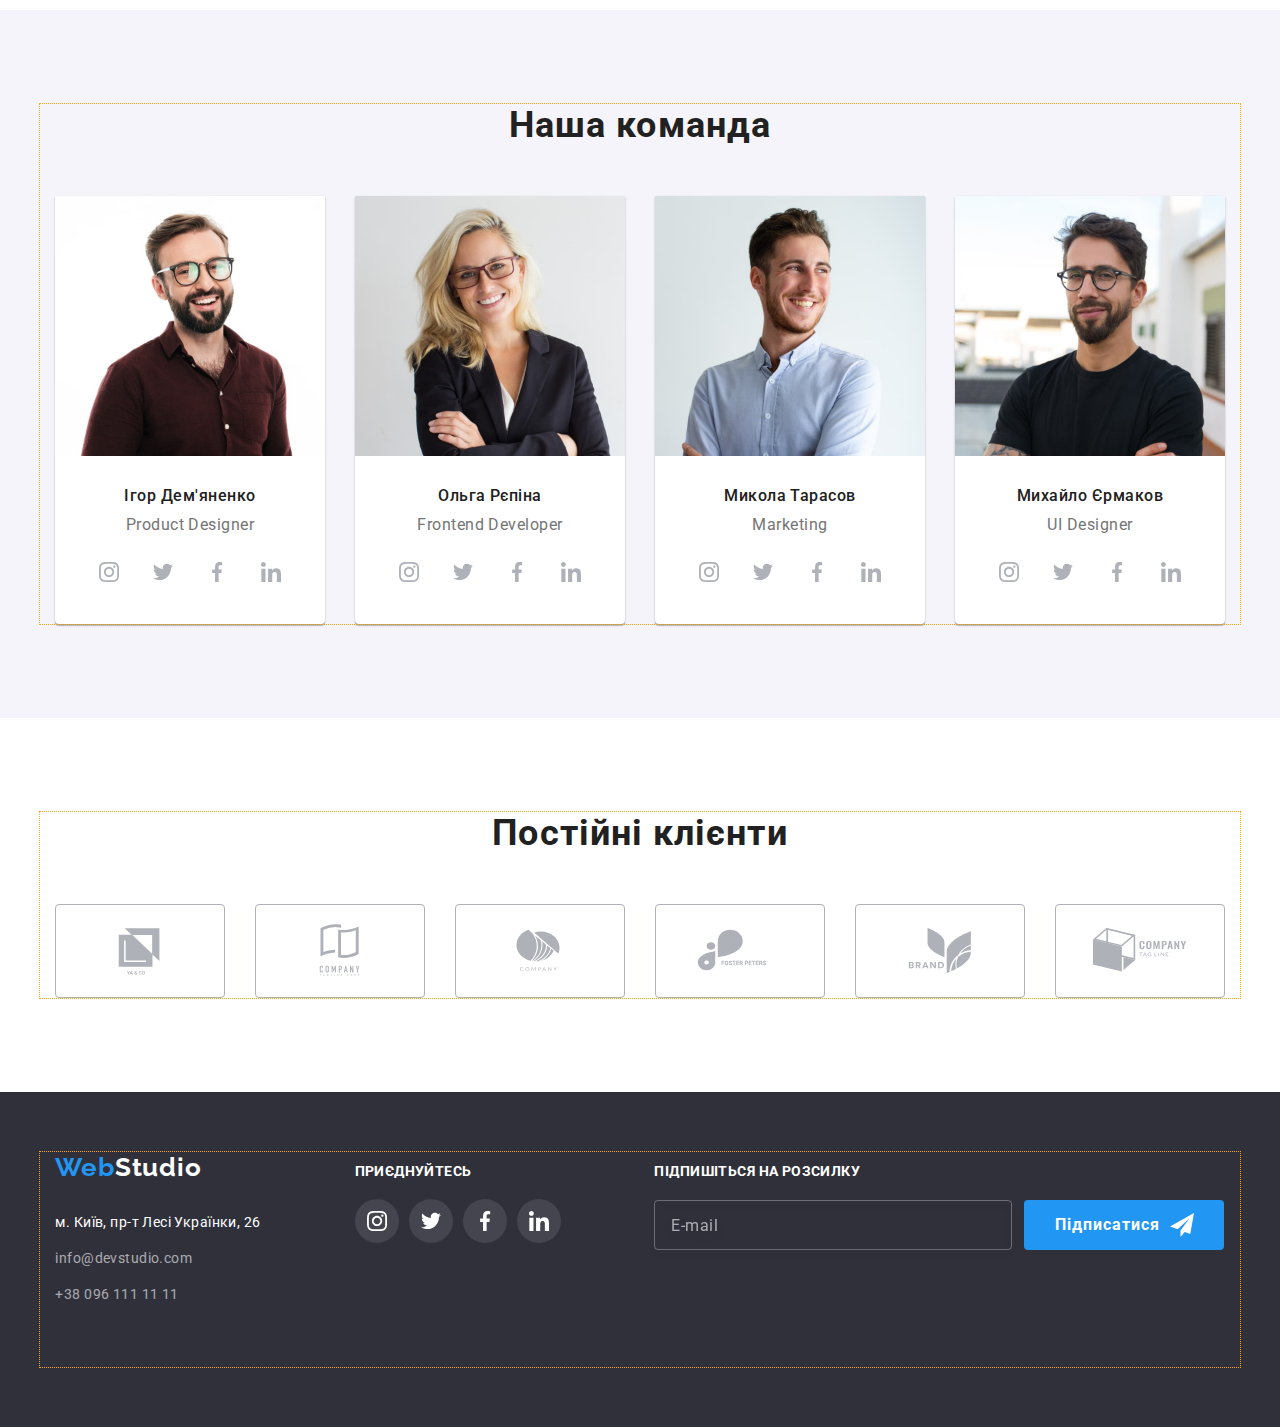
==== commit 6692cceb: "v2.0" ====
--- a/index.html
+++ b/index.html
@@ -136,7 +136,7 @@
                 <h2 class="team__title">Наша команда</h2>
                 <ul class="teammates list">
                     <li class="teammates__item">
-                        <img src="./images/ihor.jpg" class="card" alt="Ігор Дем'яненко" width="270">
+                        <img src="./images/ihor.jpg" class="teammates__photo card" alt="Ігор Дем'яненко" width="270">
                         <div class="teammates__position-name">
                             <h3 class="teammates__name">Ігор Дем'яненко</h3>
                             <p class="teammates__position">Product Designer</p>
@@ -173,7 +173,7 @@
                         </div>
                     </li>
                     <li class="teammates__item">
-                        <img src="./images/olha.jpg" class="card" alt="Ольга Рєпіна" width="270">
+                        <img src="./images/olha.jpg" class="teammates__photo card" alt="Ольга Рєпіна" width="270">
                         <div class="teammates__position-name">
                             <h3 class="teammates__name">Ольга Рєпіна</h3>
                             <p class="teammates__position">Frontend Developer</p>
@@ -210,7 +210,7 @@
                         </div>
                     </li>
                     <li class="teammates__item">
-                        <img src="./images/mykola.jpg" class="card" alt="Микола Тарасов" width="270">
+                        <img src="./images/mykola.jpg" class="teammates__photo card" alt="Микола Тарасов" width="270">
                         <div class="teammates__position-name">
                             <h3 class="teammates__name">Микола Тарасов</h3>
                             <p class="teammates__position">Marketing</p>
@@ -247,7 +247,7 @@
                         </div>
                     </li>
                     <li class="teammates__item">
-                        <img src="./images/mykhailo.jpg" class="card" alt="Михайло Єрмаков" width="270">
+                        <img src="./images/mykhailo.jpg" class="teammates__photo card" alt="Михайло Єрмаков" width="270">
                         <div class="teammates__position-name">
                             <h3 class="teammates__name">Михайло Єрмаков</h3>
                             <p class="teammates__position">UI Designer</p>
@@ -344,53 +344,55 @@
 
     <footer class="footer">
         <div class="container footer--position">
-            <div class="footer__content">
-                <a href="./index.html" class="footer__logo link"><span class="logo--blue">Web</span>Studio</a> 
-                <address>
-                    <p class="footer__address">м. Київ, пр-т Лесі Українки, 26</p>
-                    <ul class="footer__contacts list">
-                        <li>
-                            <a href="mailto:info@devstudio.com" class="footer__mail link">info@devstudio.com</a>
+            <!-- <div class="container__address-soc"> -->
+                <div class="footer__content">
+                    <a href="./index.html" class="footer__logo link"><span class="logo--blue">Web</span>Studio</a>
+                    <address>
+                        <p class="footer__address">м. Київ, пр-т Лесі Українки, 26</p>
+                        <ul class="footer__contacts list">
+                            <li>
+                                <a href="mailto:info@devstudio.com" class="footer__mail link">info@devstudio.com</a>
+                            </li>
+                            <li>
+                                <a href="tel:+380961111111" class="footer__tel link">+38 096 111 11 11</a>
+                            </li>
+                        </ul>
+                    </address>
+                </div>
+                <div class="footer-soc">
+                    <p class="footer-soc__title">Приєднуйтесь</p>
+                    <ul class="footer-soc__actions list">
+                        <li class="footer-soc__item">
+                            <a href="" class="footer-soc__link">
+                                <svg class="footer-soc__icon" width="20" height="20">
+                                    <use href="./images/icons.svg#icon-instagram"></use>
+                                </svg>
+                            </a>
                         </li>
-                        <li>
-                            <a href="tel:+380961111111" class="footer__tel link">+38 096 111 11 11</a>
+                        <li class="footer-soc__item">
+                            <a href="" class="footer-soc__link">
+                                <svg class="footer-soc__icon" width="20" height="20">
+                                    <use href="./images/icons.svg#icon-twitter"></use>
+                                </svg>
+                            </a>
+                        </li>
+                        <li class="footer-soc__item">
+                            <a href="" class="footer-soc__link">
+                                <svg class="footer-soc__icon" width="20" height="20">
+                                    <use href="./images/icons.svg#icon-facebook"></use>
+                                </svg>
+                            </a>
+                        </li>
+                        <li class="footer-soc__item">
+                            <a href="" class="footer-soc__link">
+                                <svg class="footer-soc__icon" width="20" height="20">
+                                    <use href="./images/icons.svg#icon-linkedin"></use>
+                                </svg>
+                            </a>
                         </li>
                     </ul>
-                </address>
-            </div>
-            <div class="footer-soc">
-                <p class="footer-soc__title">Приєднуйтесь</p>
-                <ul class="footer-soc__actions list">
-                    <li class="footer-soc__item">
-                        <a href="" class="footer-soc__link">
-                            <svg class="footer-soc__icon" width="20" height="20">
-                                <use href="./images/icons.svg#icon-instagram"></use>
-                            </svg>
-                        </a>
-                    </li>
-                    <li class="footer-soc__item">
-                        <a href="" class="footer-soc__link">
-                            <svg class="footer-soc__icon" width="20" height="20">
-                                <use href="./images/icons.svg#icon-twitter"></use>
-                            </svg>
-                        </a>
-                    </li>
-                    <li class="footer-soc__item">
-                        <a href="" class="footer-soc__link">
-                            <svg class="footer-soc__icon" width="20" height="20">
-                                <use href="./images/icons.svg#icon-facebook"></use>
-                            </svg>
-                        </a>
-                    </li>
-                    <li class="footer-soc__item">
-                        <a href="" class="footer-soc__link">
-                            <svg class="footer-soc__icon" width="20" height="20">
-                                <use href="./images/icons.svg#icon-linkedin"></use>
-                            </svg>
-                        </a>
-                    </li>
-                </ul>
-            </div>
+                </div>
+            <!-- </div> -->
             <div class="subscribe">
                 <p class="subscribe__title">Підпишіться на розсилку</p>
                 <form class="subscribe__form">
--- a/css/main.min.css
+++ b/css/main.min.css
@@ -1 +1 @@
-body{font-family:"Roboto","Raleway","sans-serif";color:#212121;background:#fff}h1,h2,h3,p,ul{margin:0;padding:0}.list{list-style:none}.link{text-decoration:none}.card{display:block}.container{padding-left:15px;padding-right:15px;margin-right:auto;margin-left:auto;outline:1px dotted orange}@media screen and (min-width: 480px){.container{width:480px}}@media screen and (min-width: 768px){.container{width:768px}}@media screen and (min-width: 1200px){.container{width:1200px}}.section{padding-top:60px;padding-bottom:60px}@media screen and (min-width: 1200px){.section{padding-top:94px;padding-bottom:94px}}.backdrop{position:fixed;top:0;left:0;width:100%;height:100%;background-color:rgba(0,0,0,.2);opacity:1;-webkit-transition:opacity 250ms cubic-bezier(0.4, 0, 0.2, 1);transition:opacity 250ms cubic-bezier(0.4, 0, 0.2, 1)}.backdrop.is-hidden{opacity:0;pointer-events:none}.backdrop.is-hidden .modal{-webkit-transform:translate(-50%, -50%) scale(1.1);transform:translate(-50%, -50%) scale(1.1)}.modal{position:absolute;top:50%;left:50%;padding:40px;width:528px;height:581px;background-color:#fff;-webkit-box-shadow:0px 1px 3px rgba(0,0,0,.12),0px 1px 1px rgba(0,0,0,.14),0px 2px 1px rgba(0,0,0,.2);box-shadow:0px 1px 3px rgba(0,0,0,.12),0px 1px 1px rgba(0,0,0,.14),0px 2px 1px rgba(0,0,0,.2);border-radius:4px;-webkit-transform:translate(-50%, -50%) scale(1);transform:translate(-50%, -50%) scale(1);-webkit-transition:-webkit-transform 250ms cubic-bezier(0.4, 0, 0.2, 1);transition:-webkit-transform 250ms cubic-bezier(0.4, 0, 0.2, 1);transition:transform 250ms cubic-bezier(0.4, 0, 0.2, 1);transition:transform 250ms cubic-bezier(0.4, 0, 0.2, 1), -webkit-transform 250ms cubic-bezier(0.4, 0, 0.2, 1)}.modal__btn--close{position:absolute;top:8px;right:8px;display:-webkit-box;display:-ms-flexbox;display:flex;-webkit-box-pack:center;-ms-flex-pack:center;justify-content:center;-webkit-box-align:center;-ms-flex-align:center;align-items:center;width:30px;height:30px;padding:0;color:#000;background-color:#fff;border:1px solid rgba(0,0,0,.1);border-radius:50%;cursor:pointer;-webkit-transition:color 250ms cubic-bezier(0.4, 0, 0.2, 1);transition:color 250ms cubic-bezier(0.4, 0, 0.2, 1)}.modal__btn--close:hover{color:#2196f3}.x-close{fill:currentColor}.modal__title{margin-right:auto;margin-left:auto;margin-bottom:12px;width:448px;color:#212121;font-weight:700;font-size:20px;line-height:1.15;text-align:center;letter-spacing:.03em}.modal__form{margin-right:auto;margin-left:auto;width:448px}.modal__field{display:block;margin-bottom:10px;font-size:inherit}.modal__label{display:block;margin-bottom:4px;color:#757575;font-size:12px;line-height:1.17;letter-spacing:.01em}.modal__input{width:100%;padding:12px 12px 12px 42px;outline:none;font-size:12px;line-height:1.17;letter-spacing:.01em;border:1px solid rgba(33,33,33,.2);border-radius:4px;-webkit-transition:border-color 250ms cubic-bezier(0.4, 0, 0.2, 1);transition:border-color 250ms cubic-bezier(0.4, 0, 0.2, 1)}.modal__input:focus-within~.modal__icon,.modal__input:hover~.modal__icon{color:#2196f3}.modal__input:hover,.modal__input:focus{border-color:#2196f3}.modal__thumb{position:relative}.modal__icon{position:absolute;top:50%;left:12px;fill:currentColor;-webkit-transition:color 250ms cubic-bezier(0.4, 0, 0.2, 1);transition:color 250ms cubic-bezier(0.4, 0, 0.2, 1)}.modal__textarea{resize:none;width:100%;height:120px;padding:12px 16px;outline:none;font-size:12px;line-height:1.17;letter-spacing:.01em;border:1px solid rgba(33,33,33,.2);border-radius:4px;-webkit-transition:border-color 250ms cubic-bezier(0.4, 0, 0.2, 1);transition:border-color 250ms cubic-bezier(0.4, 0, 0.2, 1)}.modal__textarea::-webkit-input-placeholder{color:rgba(117,117,117,.5)}.modal__textarea::-moz-placeholder{color:rgba(117,117,117,.5)}.modal__textarea:-ms-input-placeholder{color:rgba(117,117,117,.5)}.modal__textarea::-ms-input-placeholder{color:rgba(117,117,117,.5)}.modal__textarea::placeholder{color:rgba(117,117,117,.5)}.modal__textarea:hover,.modal__textarea:focus{border-color:#2196f3}.modal__checkbox{-webkit-appearance:none;-moz-appearance:none;appearance:none}.modal__checkbox:checked+.modal__checkbox-icon{border-color:#2196f3;background-color:#2196f3;background-image:url("../images/icons/check.svg");background-position:center;background-repeat:no-repeat;background-origin:border-box}.checkbox{display:-webkit-box;display:-ms-flexbox;display:flex;-webkit-box-pack:center;-ms-flex-pack:center;justify-content:center;-webkit-box-align:center;-ms-flex-align:center;align-items:center;margin-bottom:30px}.modal__checkbox-icon{display:inline-block;width:15px;height:15px;border:2px solid #212121;border-radius:2px;-webkit-transition:border-color 250ms cubic-bezier(0.4, 0, 0.2, 1),background-color 250ms cubic-bezier(0.4, 0, 0.2, 1);transition:border-color 250ms cubic-bezier(0.4, 0, 0.2, 1),background-color 250ms cubic-bezier(0.4, 0, 0.2, 1)}.modal__terms{display:inline-block;margin-left:7px;width:400px;color:#757575;font-size:14px;line-height:1.71;letter-spacing:.03em}.modal__contract{color:#2196f3}.modal__btn--submit{display:block;padding:10px 52px;margin-right:auto;margin-left:auto;font-family:"Roboto";color:#fff;background-color:#2196f3;-webkit-box-shadow:0px 4px 4px rgba(0,0,0,.15);box-shadow:0px 4px 4px rgba(0,0,0,.15);font-size:16px;font-weight:700;line-height:1.88;letter-spacing:.06em;border:1px solid rgba(0,0,0,0);border-radius:4px;cursor:pointer;-webkit-transition:background-color 250ms cubic-bezier(0.4, 0, 0.2, 1);transition:background-color 250ms cubic-bezier(0.4, 0, 0.2, 1)}.modal__btn--submit:hover,.modal__btn--submit:focus{background-color:#188ce8}.header{border-bottom:1px solid #ececec}@media screen and (min-width: 1200px){.header--position{display:-webkit-box;display:-ms-flexbox;display:flex;-webkit-box-align:center;-ms-flex-align:center;align-items:center}}.footer{padding-top:60px;padding-bottom:60px;background:#2f303a}@media screen and (min-width: 480px){.footer--position{text-align:center}}@media screen and (min-width: 1200px){.footer--position{display:-webkit-box;display:-ms-flexbox;display:flex;-webkit-box-align:baseline;-ms-flex-align:baseline;align-items:baseline}}.header__logo{display:block;margin-top:16px;margin-bottom:16px;font-family:"Raleway";color:#000;font-size:24px;font-weight:700;line-height:1.17;letter-spacing:.03em}@media screen and (min-width: 1200px){.header__logo{font-size:26px;line-height:1.19}}.footer__logo{display:block;margin-right:auto;margin-left:auto;margin-bottom:20px;font-family:"Raleway";color:#fff;font-size:24px;font-weight:700;line-height:1.17;letter-spacing:.03em}@media screen and (min-width: 1200px){.footer__logo{display:inline-block;margin-bottom:28px;font-size:26px;line-height:1.19}}.logo--blue{color:#2196f3}@media screen and (min-width: 480px){.header__navigation-list{display:none}}@media screen and (min-width: 768px){.header__navigation-list{display:-webkit-box;display:-ms-flexbox;display:flex;margin-left:88px}}@media screen and (min-width: 1200px){.header__navigation-list{display:-webkit-box;display:-ms-flexbox;display:flex;margin-left:93px}}@media screen and (min-width: 480px){.header__navigation-item{display:none}}@media screen and (min-width: 1200px){.header__navigation-item{position:relative}.header__navigation-item:not(:last-child){margin-right:50px}}@media screen and (min-width: 480px){.header__navigation-link{display:none}}@media screen and (min-width: 1200px){.header__navigation-link{display:block;padding-top:32px;padding-bottom:32px;padding-right:4px;padding-left:4px;color:#212121;font-size:14px;font-weight:500;line-height:1.14;letter-spacing:.02em;-webkit-transition:color 250ms cubic-bezier(0.4, 0, 0.2, 1);transition:color 250ms cubic-bezier(0.4, 0, 0.2, 1)}.header__navigation-link:hover,.header__navigation-link:focus,.header__navigation-link:active{color:#2196f3}}@media screen and (min-width: 480px){.header__navigation-link--active::after{display:none}}@media screen and (min-width: 1200px){.header__navigation-link--active::after{position:absolute;content:"";width:100%;height:4px;display:block;background:#2196f3;border-radius:2px;bottom:0;left:0}}@media screen and (min-width: 480px){.header__contacts{display:none}}@media screen and (min-width: 1200px){.header__contacts{display:-webkit-box;display:-ms-flexbox;display:flex;margin-left:auto}}.header__contacts-item+.header__contacts-item{margin-left:40px}.header__mail,.header__tel{display:-webkit-box;display:-ms-flexbox;display:flex;-webkit-box-align:center;-ms-flex-align:center;align-items:center;padding-top:10px;padding-bottom:10px;color:#757575;font-size:14px;font-weight:500;line-height:1.14;letter-spacing:.02em;-webkit-transition:color 250ms cubic-bezier(0.4, 0, 0.2, 1);transition:color 250ms cubic-bezier(0.4, 0, 0.2, 1)}.header__mail:hover,.header__mail:focus,.header__tel:hover,.header__tel:focus{color:#2196f3}.header__contacts-icon{fill:currentColor;margin-right:10px}.hero{padding-top:200px;padding-bottom:200px;max-width:1600px;height:600px;margin-right:auto;margin-left:auto;background-color:#c4c4c4;background-image:-webkit-gradient(linear, left top, right top, from(rgba(47, 48, 58, 0.4)), to(rgba(47, 48, 58, 0.4))),url("../images/bghero.jpg");background-image:linear-gradient(to right, rgba(47, 48, 58, 0.4), rgba(47, 48, 58, 0.4)),url("../images/bghero.jpg");background-repeat:no-repeat;background-position:center;background-size:cover;text-align:center}.hero__title{margin-top:0;margin-bottom:30px;max-width:700px;margin-right:auto;margin-left:auto;color:#fff;text-transform:uppercase;font-size:44px;font-weight:900;line-height:1.36;letter-spacing:.06em}.hero__btn{display:inline-block;padding:10px 24px;font-family:"Roboto";color:#fff;background-color:#2196f3;-webkit-box-shadow:0px 4px 4px rgba(0,0,0,.15);box-shadow:0px 4px 4px rgba(0,0,0,.15);font-size:16px;font-weight:700;line-height:1.88;letter-spacing:.06em;border:1px solid rgba(0,0,0,0);border-radius:4px;cursor:pointer;-webkit-transition:background-color 250ms cubic-bezier(0.4, 0, 0.2, 1);transition:background-color 250ms cubic-bezier(0.4, 0, 0.2, 1)}.hero__btn:hover,.hero__btn:focus{background-color:#188ce8}.benefits__box{display:-webkit-box;display:-ms-flexbox;display:flex}.benefits__item{-ms-flex-preferred-size:calc((100% - 90px)/4);flex-basis:calc((100% - 90px)/4)}.benefits__item+.benefits__item{margin-left:30px}.benefits__content{display:block;margin-bottom:30px;padding:25px 100px;background-color:#f5f4fa}.benefits__title{margin-bottom:10px;font-size:14px;text-transform:uppercase;line-height:1.14;letter-spacing:.03em}.benefits__paragraph{color:#757575;font-size:14px;line-height:1.71;letter-spacing:.03em}.features{padding-top:0px}.features__title{margin-bottom:50px;font-size:36px;line-height:1.17;text-align:center;letter-spacing:.03em}.features__list{display:-webkit-box;display:-ms-flexbox;display:flex}.features__item{position:relative}.features__item+.features__item{margin-left:30px}.features__description{display:-webkit-box;display:-ms-flexbox;display:flex;position:absolute;bottom:0;width:100%;height:70px;-webkit-box-align:center;-ms-flex-align:center;align-items:center;-webkit-box-pack:center;-ms-flex-pack:center;justify-content:center;color:#fff;background:rgba(47,48,58,.8);font-weight:700;font-size:14px;line-height:1.14;text-align:center;letter-spacing:.03em;text-transform:uppercase}.team{background:#f5f4fa}.team__title{margin-bottom:50px;font-size:36px;line-height:1.17;text-align:center;letter-spacing:.03em}.teammates{display:-webkit-box;display:-ms-flexbox;display:flex}.teammates__item{width:270px;background:#fff;-webkit-box-shadow:0px 1px 3px rgba(0,0,0,.12),0px 1px 1px rgba(0,0,0,.14),0px 2px 1px rgba(0,0,0,.2);box-shadow:0px 1px 3px rgba(0,0,0,.12),0px 1px 1px rgba(0,0,0,.14),0px 2px 1px rgba(0,0,0,.2);border-radius:0px 0px 4px 4px;text-align:center}.teammates__item+.teammates__item{margin-left:30px}.teammates__position-name{padding:30px 0}.teammates__name{margin-bottom:10px;font-size:16px;font-weight:500;line-height:1.19;letter-spacing:.03em}.teammates__position{margin-bottom:16px;color:#757575;font-size:16px;font-weight:400;line-height:1.19;letter-spacing:.03em}.teammates__socials{display:-webkit-box;display:-ms-flexbox;display:flex;margin:0 32px}.teammates__socials-icon{-ms-flex-preferred-size:calc((100% - 40px)/4);flex-basis:calc((100% - 40px)/4)}.teammates__socials-icon+.teammates__socials-icon{margin-left:10px}.teammates__socials-link{display:-webkit-box;display:-ms-flexbox;display:flex;-webkit-box-pack:center;-ms-flex-pack:center;justify-content:center;-webkit-box-align:center;-ms-flex-align:center;align-items:center;width:44px;height:44px;padding:0;color:#afb1b8;border:none;border-radius:50%;-webkit-transition:color 250ms cubic-bezier(0.4, 0, 0.2, 1),background-color 250ms cubic-bezier(0.4, 0, 0.2, 1);transition:color 250ms cubic-bezier(0.4, 0, 0.2, 1),background-color 250ms cubic-bezier(0.4, 0, 0.2, 1)}.teammates__socials-link:hover,.teammates__socials-link:focus{color:#fff;background-color:#2196f3}.soc-icon{fill:currentColor}.clients__title{margin-bottom:50px;font-size:36px;line-height:1.17;text-align:center;letter-spacing:.03em}.clients__list{display:-webkit-box;display:-ms-flexbox;display:flex}.clients__item{-ms-flex-preferred-size:calc((100% - 150px)/6);flex-basis:calc((100% - 150px)/6);border:1px solid #afb1b8;border-radius:4px;-webkit-transition:color 250ms cubic-bezier(0.4, 0, 0.2, 1);transition:color 250ms cubic-bezier(0.4, 0, 0.2, 1)}.clients__item:hover,.clients__item:focus{border-color:#2196f3}.clients__item+.clients__item{margin-left:30px}.clients__link{display:-webkit-box;display:-ms-flexbox;display:flex;-webkit-box-pack:center;-ms-flex-pack:center;justify-content:center;-webkit-box-align:center;-ms-flex-align:center;align-items:center;height:92px;padding:0;color:#afb1b8;border:none;-webkit-transition:color 250ms cubic-bezier(0.4, 0, 0.2, 1);transition:color 250ms cubic-bezier(0.4, 0, 0.2, 1)}.clients__link:hover,.clients__link:focus{color:#2196f3}.client__icon{fill:currentColor}.footer__content{margin-bottom:60px}.footer__address{margin-bottom:8px;color:#fff;font-style:normal;font-size:14px;line-height:1.71;letter-spacing:.03em}@media screen and (min-width: 1200px){.footer__address{margin-bottom:12px}}.footer__mail,.footer__tel{color:rgba(255,255,255,.6);font-size:14px;line-height:1.71;letter-spacing:.03em;font-style:normal;-webkit-transition:color 250ms cubic-bezier(0.4, 0, 0.2, 1);transition:color 250ms cubic-bezier(0.4, 0, 0.2, 1)}.footer__mail:hover,.footer__mail:focus,.footer__tel:hover,.footer__tel:focus{color:#2196f3}.footer__mail{display:block;margin-bottom:8px}@media screen and (min-width: 1200px){.footer__mail{margin-bottom:12px}}@media screen and (min-width: 1200px){.footer-soc{margin-left:93px}}.footer-soc__title{margin-bottom:20px;color:#fff;font-weight:700;font-size:14px;line-height:16px;letter-spacing:.03em;text-transform:uppercase}.footer-soc__actions{display:-webkit-box;display:-ms-flexbox;display:flex;-webkit-box-pack:center;-ms-flex-pack:center;justify-content:center;margin-bottom:60px}.footer-soc__item{margin-left:10px}.footer-soc__item:nth-child(1){margin-left:0}@media screen and (min-width: 1200px){.footer-soc__item{-ms-flex-preferred-size:calc((100% - 40px)/4);flex-basis:calc((100% - 40px)/4)}.footer-soc__item+.footer-soc__item{margin-left:10px}}.footer-soc__link{display:-webkit-box;display:-ms-flexbox;display:flex;-webkit-box-pack:center;-ms-flex-pack:center;justify-content:center;-webkit-box-align:center;-ms-flex-align:center;align-items:center;width:44px;height:44px;padding:0;color:#fff;background-color:rgba(255,255,255,.1);border:none;border-radius:50%;-webkit-transition:background-color 250ms cubic-bezier(0.4, 0, 0.2, 1);transition:background-color 250ms cubic-bezier(0.4, 0, 0.2, 1)}.footer-soc__link:hover,.footer-soc__link:focus{background-color:#2196f3}.footer-soc__icon{fill:currentColor}@media screen and (min-width: 1200px){.subscribe{margin-left:93px}}.subscribe__title{margin-bottom:20px;color:#fff;font-weight:700;font-size:14px;line-height:1.14;letter-spacing:.03em;text-transform:uppercase}@media screen and (min-width: 1200px){.subscribe__form{display:-webkit-box;display:-ms-flexbox;display:flex;gap:12px}}.subscribe__input{padding-top:15px;padding-bottom:15px;padding-left:16px;height:50px;width:100%;outline:none;color:#fff;background-color:rgba(0,0,0,0);border:1px solid rgba(255,255,255,.3);-webkit-filter:drop-shadow(0px 4px 4px rgba(0, 0, 0, 0.15));filter:drop-shadow(0px 4px 4px rgba(0, 0, 0, 0.15));border-radius:4px}.subscribe__input::-webkit-input-placeholder{color:rgba(255,255,255,.6);font-size:16px;line-height:1.25;letter-spacing:.03em}.subscribe__input::-moz-placeholder{color:rgba(255,255,255,.6);font-size:16px;line-height:1.25;letter-spacing:.03em}.subscribe__input:-ms-input-placeholder{color:rgba(255,255,255,.6);font-size:16px;line-height:1.25;letter-spacing:.03em}.subscribe__input::-ms-input-placeholder{color:rgba(255,255,255,.6);font-size:16px;line-height:1.25;letter-spacing:.03em}.subscribe__input::placeholder{color:rgba(255,255,255,.6);font-size:16px;line-height:1.25;letter-spacing:.03em}@media screen and (min-width: 1200px){.subscribe__input{width:358px}}.subscribe__btn{display:-webkit-inline-box;display:-ms-inline-flexbox;display:inline-flex;-webkit-box-align:center;-ms-flex-align:center;align-items:center;-webkit-box-pack:center;-ms-flex-pack:center;justify-content:center;width:200px;height:50px;gap:10px;font-family:"Roboto";color:#fff;background-color:#2196f3;font-size:16px;font-weight:700;line-height:1.88;letter-spacing:.06em;border:1px solid rgba(0,0,0,0);border-radius:4px;cursor:pointer;-webkit-transition:background-color 250ms cubic-bezier(0.4, 0, 0.2, 1);transition:background-color 250ms cubic-bezier(0.4, 0, 0.2, 1)}.subscribe__btn:hover,.subscribe__btn:focus{background-color:#188ce8}@media screen and (max-width: 1199px){.subscribe__btn{margin-top:20px}}.portfolio-btn{margin-bottom:50px;display:-webkit-box;display:-ms-flexbox;display:flex;-webkit-box-pack:center;-ms-flex-pack:center;justify-content:center}.portfolio-btn__item+.portfolio-btn__item{margin-left:8px}.portfolio-btn__body{padding:6px 22px;font-family:"Roboto";background-color:#f5f4fa;font-size:16px;font-weight:500;line-height:1.63;text-align:center;letter-spacing:.03em;border-radius:4px;border-color:rgba(0,0,0,0);cursor:pointer;-webkit-transition:color 250ms cubic-bezier(0.4, 0, 0.2, 1),background-color 250ms cubic-bezier(0.4, 0, 0.2, 1),-webkit-box-shadow 250ms cubic-bezier(0.4, 0, 0.2, 1);transition:color 250ms cubic-bezier(0.4, 0, 0.2, 1),background-color 250ms cubic-bezier(0.4, 0, 0.2, 1),-webkit-box-shadow 250ms cubic-bezier(0.4, 0, 0.2, 1);transition:color 250ms cubic-bezier(0.4, 0, 0.2, 1),background-color 250ms cubic-bezier(0.4, 0, 0.2, 1),box-shadow 250ms cubic-bezier(0.4, 0, 0.2, 1);transition:color 250ms cubic-bezier(0.4, 0, 0.2, 1),background-color 250ms cubic-bezier(0.4, 0, 0.2, 1),box-shadow 250ms cubic-bezier(0.4, 0, 0.2, 1),-webkit-box-shadow 250ms cubic-bezier(0.4, 0, 0.2, 1)}.portfolio-btn__body:hover,.portfolio-btn__body:focus,.portfolio-btn__body:active{color:#fff;background-color:#2196f3;-webkit-box-shadow:0px 3px 1px rgba(0,0,0,.1),0px 1px 2px rgba(0,0,0,.08),0px 2px 2px rgba(0,0,0,.12);box-shadow:0px 3px 1px rgba(0,0,0,.1),0px 1px 2px rgba(0,0,0,.08),0px 2px 2px rgba(0,0,0,.12)}.project{display:-webkit-box;display:-ms-flexbox;display:flex;-ms-flex-wrap:wrap;flex-wrap:wrap}.project__item{-ms-flex-preferred-size:calc((100% - 60px)/3);flex-basis:calc((100% - 60px)/3);margin-right:30px;margin-bottom:30px;-webkit-transition:-webkit-box-shadow 250ms cubic-bezier(0.4, 0, 0.2, 1);transition:-webkit-box-shadow 250ms cubic-bezier(0.4, 0, 0.2, 1);transition:box-shadow 250ms cubic-bezier(0.4, 0, 0.2, 1);transition:box-shadow 250ms cubic-bezier(0.4, 0, 0.2, 1), -webkit-box-shadow 250ms cubic-bezier(0.4, 0, 0.2, 1)}.project__item:nth-child(3n){margin-right:0}.project__item:nth-last-child(-n+3){margin-bottom:0}.project__item:hover{-webkit-box-shadow:0px 1px 1px rgba(0,0,0,.12),0px 4px 4px rgba(0,0,0,.06),1px 4px 6px rgba(0,0,0,.16);box-shadow:0px 1px 1px rgba(0,0,0,.12),0px 4px 4px rgba(0,0,0,.06),1px 4px 6px rgba(0,0,0,.16)}.project__content{margin-top:-5px;padding:20px 24px;border:1px solid #eee}.project__title{margin-bottom:4px;font-size:18px;line-height:2;letter-spacing:.06em}.project__description{color:#757575;font-size:16px;line-height:1.88;letter-spacing:.03em}.project__thumb{position:relative;overflow:hidden}.project__overlay{position:absolute;top:0;left:0;width:100%;height:100%;background-color:rgba(33,150,243,.9);-webkit-transform:translateY(100%);transform:translateY(100%);-webkit-transition:-webkit-transform 250ms cubic-bezier(0.4, 0, 0.2, 1);transition:-webkit-transform 250ms cubic-bezier(0.4, 0, 0.2, 1);transition:transform 250ms cubic-bezier(0.4, 0, 0.2, 1);transition:transform 250ms cubic-bezier(0.4, 0, 0.2, 1), -webkit-transform 250ms cubic-bezier(0.4, 0, 0.2, 1)}.project__item:hover .project__overlay{-webkit-transform:translateY(0);transform:translateY(0)}.project__overlay-text{padding:63px 24px;color:#fff;font-weight:400;font-size:18px;line-height:1.56;letter-spacing:.03em}/*# sourceMappingURL=main.min.css.map */+body{font-family:"Roboto","Raleway","sans-serif";color:#212121;background:#fff}h1,h2,h3,p,ul{margin:0;padding:0}.list{list-style:none}.link{text-decoration:none}.card{display:block}.container{padding-left:15px;padding-right:15px;margin-right:auto;margin-left:auto;outline:1px dotted orange}@media screen and (min-width: 480px){.container{width:480px}}@media screen and (min-width: 768px){.container{width:768px}}@media screen and (min-width: 1200px){.container{width:1200px}}.section{padding-top:60px;padding-bottom:60px}@media screen and (min-width: 1200px){.section{padding-top:94px;padding-bottom:94px}}.backdrop{position:fixed;top:0;left:0;width:100%;height:100%;background-color:rgba(0,0,0,.2);opacity:1;-webkit-transition:opacity 250ms cubic-bezier(0.4, 0, 0.2, 1);transition:opacity 250ms cubic-bezier(0.4, 0, 0.2, 1)}.backdrop.is-hidden{opacity:0;pointer-events:none}.backdrop.is-hidden .modal{-webkit-transform:translate(-50%, -50%) scale(1.1);transform:translate(-50%, -50%) scale(1.1)}.modal{position:absolute;top:50%;left:50%;padding:40px;width:528px;height:581px;background-color:#fff;-webkit-box-shadow:0px 1px 3px rgba(0,0,0,.12),0px 1px 1px rgba(0,0,0,.14),0px 2px 1px rgba(0,0,0,.2);box-shadow:0px 1px 3px rgba(0,0,0,.12),0px 1px 1px rgba(0,0,0,.14),0px 2px 1px rgba(0,0,0,.2);border-radius:4px;-webkit-transform:translate(-50%, -50%) scale(1);transform:translate(-50%, -50%) scale(1);-webkit-transition:-webkit-transform 250ms cubic-bezier(0.4, 0, 0.2, 1);transition:-webkit-transform 250ms cubic-bezier(0.4, 0, 0.2, 1);transition:transform 250ms cubic-bezier(0.4, 0, 0.2, 1);transition:transform 250ms cubic-bezier(0.4, 0, 0.2, 1), -webkit-transform 250ms cubic-bezier(0.4, 0, 0.2, 1)}.modal__btn--close{position:absolute;top:8px;right:8px;display:-webkit-box;display:-ms-flexbox;display:flex;-webkit-box-pack:center;-ms-flex-pack:center;justify-content:center;-webkit-box-align:center;-ms-flex-align:center;align-items:center;width:30px;height:30px;padding:0;color:#000;background-color:#fff;border:1px solid rgba(0,0,0,.1);border-radius:50%;cursor:pointer;-webkit-transition:color 250ms cubic-bezier(0.4, 0, 0.2, 1);transition:color 250ms cubic-bezier(0.4, 0, 0.2, 1)}.modal__btn--close:hover{color:#2196f3}.x-close{fill:currentColor}.modal__title{margin-right:auto;margin-left:auto;margin-bottom:12px;width:448px;color:#212121;font-weight:700;font-size:20px;line-height:1.15;text-align:center;letter-spacing:.03em}.modal__form{margin-right:auto;margin-left:auto;width:448px}.modal__field{display:block;margin-bottom:10px;font-size:inherit}.modal__label{display:block;margin-bottom:4px;color:#757575;font-size:12px;line-height:1.17;letter-spacing:.01em}.modal__input{width:100%;padding:12px 12px 12px 42px;outline:none;font-size:12px;line-height:1.17;letter-spacing:.01em;border:1px solid rgba(33,33,33,.2);border-radius:4px;-webkit-transition:border-color 250ms cubic-bezier(0.4, 0, 0.2, 1);transition:border-color 250ms cubic-bezier(0.4, 0, 0.2, 1)}.modal__input:focus-within~.modal__icon,.modal__input:hover~.modal__icon{color:#2196f3}.modal__input:hover,.modal__input:focus{border-color:#2196f3}.modal__thumb{position:relative}.modal__icon{position:absolute;top:50%;left:12px;fill:currentColor;-webkit-transition:color 250ms cubic-bezier(0.4, 0, 0.2, 1);transition:color 250ms cubic-bezier(0.4, 0, 0.2, 1)}.modal__textarea{resize:none;width:100%;height:120px;padding:12px 16px;outline:none;font-size:12px;line-height:1.17;letter-spacing:.01em;border:1px solid rgba(33,33,33,.2);border-radius:4px;-webkit-transition:border-color 250ms cubic-bezier(0.4, 0, 0.2, 1);transition:border-color 250ms cubic-bezier(0.4, 0, 0.2, 1)}.modal__textarea::-webkit-input-placeholder{color:rgba(117,117,117,.5)}.modal__textarea::-moz-placeholder{color:rgba(117,117,117,.5)}.modal__textarea:-ms-input-placeholder{color:rgba(117,117,117,.5)}.modal__textarea::-ms-input-placeholder{color:rgba(117,117,117,.5)}.modal__textarea::placeholder{color:rgba(117,117,117,.5)}.modal__textarea:hover,.modal__textarea:focus{border-color:#2196f3}.modal__checkbox{-webkit-appearance:none;-moz-appearance:none;appearance:none}.modal__checkbox:checked+.modal__checkbox-icon{border-color:#2196f3;background-color:#2196f3;background-image:url("../images/icons/check.svg");background-position:center;background-repeat:no-repeat;background-origin:border-box}.checkbox{display:-webkit-box;display:-ms-flexbox;display:flex;-webkit-box-pack:center;-ms-flex-pack:center;justify-content:center;-webkit-box-align:center;-ms-flex-align:center;align-items:center;margin-bottom:30px}.modal__checkbox-icon{display:inline-block;width:15px;height:15px;border:2px solid #212121;border-radius:2px;-webkit-transition:border-color 250ms cubic-bezier(0.4, 0, 0.2, 1),background-color 250ms cubic-bezier(0.4, 0, 0.2, 1);transition:border-color 250ms cubic-bezier(0.4, 0, 0.2, 1),background-color 250ms cubic-bezier(0.4, 0, 0.2, 1)}.modal__terms{display:inline-block;margin-left:7px;width:400px;color:#757575;font-size:14px;line-height:1.71;letter-spacing:.03em}.modal__contract{color:#2196f3}.modal__btn--submit{display:block;padding:10px 52px;margin-right:auto;margin-left:auto;font-family:"Roboto";color:#fff;background-color:#2196f3;-webkit-box-shadow:0px 4px 4px rgba(0,0,0,.15);box-shadow:0px 4px 4px rgba(0,0,0,.15);font-size:16px;font-weight:700;line-height:1.88;letter-spacing:.06em;border:1px solid rgba(0,0,0,0);border-radius:4px;cursor:pointer;-webkit-transition:background-color 250ms cubic-bezier(0.4, 0, 0.2, 1);transition:background-color 250ms cubic-bezier(0.4, 0, 0.2, 1)}.modal__btn--submit:hover,.modal__btn--submit:focus{background-color:#188ce8}.header{border-bottom:1px solid #ececec}@media screen and (min-width: 1200px){.header--position{display:-webkit-box;display:-ms-flexbox;display:flex;-webkit-box-align:center;-ms-flex-align:center;align-items:center}}.footer{padding-top:60px;padding-bottom:60px;background:#2f303a}.footer--position{text-align:center}@media screen and (min-width: 768px){.footer--position{display:-webkit-box;display:-ms-flexbox;display:flex;-webkit-box-align:baseline;-ms-flex-align:baseline;align-items:baseline;-ms-flex-pack:distribute;justify-content:space-around;-ms-flex-wrap:wrap;flex-wrap:wrap}}@media screen and (min-width: 1200px){.footer--position{display:-webkit-box;display:-ms-flexbox;display:flex;-webkit-box-align:baseline;-ms-flex-align:baseline;align-items:baseline;text-align:left}}.header__logo{display:block;margin-top:16px;margin-bottom:16px;font-family:"Raleway";color:#000;font-size:24px;font-weight:700;line-height:1.17;letter-spacing:.03em}@media screen and (min-width: 1200px){.header__logo{font-size:26px;line-height:1.19}}.footer__logo{display:block;margin-right:auto;margin-left:auto;margin-bottom:20px;font-family:"Raleway";color:#fff;font-size:24px;font-weight:700;line-height:1.17;letter-spacing:.03em}@media screen and (min-width: 1200px){.footer__logo{display:inline-block;margin-bottom:28px;font-size:26px;line-height:1.19}}.logo--blue{color:#2196f3}@media screen and (min-width: 480px){.header__navigation-list{display:none}}@media screen and (min-width: 768px){.header__navigation-list{display:-webkit-box;display:-ms-flexbox;display:flex;margin-left:88px}}@media screen and (min-width: 1200px){.header__navigation-list{display:-webkit-box;display:-ms-flexbox;display:flex;margin-left:93px}}@media screen and (min-width: 480px){.header__navigation-item{display:none}}@media screen and (min-width: 1200px){.header__navigation-item{position:relative}.header__navigation-item:not(:last-child){margin-right:50px}}@media screen and (min-width: 480px){.header__navigation-link{display:none}}@media screen and (min-width: 1200px){.header__navigation-link{display:block;padding-top:32px;padding-bottom:32px;padding-right:4px;padding-left:4px;color:#212121;font-size:14px;font-weight:500;line-height:1.14;letter-spacing:.02em;-webkit-transition:color 250ms cubic-bezier(0.4, 0, 0.2, 1);transition:color 250ms cubic-bezier(0.4, 0, 0.2, 1)}.header__navigation-link:hover,.header__navigation-link:focus,.header__navigation-link:active{color:#2196f3}}@media screen and (min-width: 480px){.header__navigation-link--active::after{display:none}}@media screen and (min-width: 1200px){.header__navigation-link--active::after{position:absolute;content:"";width:100%;height:4px;display:block;background:#2196f3;border-radius:2px;bottom:0;left:0}}@media screen and (min-width: 480px){.header__contacts{display:none}}@media screen and (min-width: 1200px){.header__contacts{display:-webkit-box;display:-ms-flexbox;display:flex;margin-left:auto}}.header__contacts-item+.header__contacts-item{margin-left:40px}.header__mail,.header__tel{display:-webkit-box;display:-ms-flexbox;display:flex;-webkit-box-align:center;-ms-flex-align:center;align-items:center;padding-top:10px;padding-bottom:10px;color:#757575;font-size:14px;font-weight:500;line-height:1.14;letter-spacing:.02em;-webkit-transition:color 250ms cubic-bezier(0.4, 0, 0.2, 1);transition:color 250ms cubic-bezier(0.4, 0, 0.2, 1)}.header__mail:hover,.header__mail:focus,.header__tel:hover,.header__tel:focus{color:#2196f3}.header__contacts-icon{fill:currentColor;margin-right:10px}.hero{padding-top:118px;padding-bottom:118px;max-width:1600px;height:400px;margin-right:auto;margin-left:auto;background-color:#c4c4c4;background-image:-webkit-gradient(linear, left top, right top, from(rgba(47, 48, 58, 0.4)), to(rgba(47, 48, 58, 0.4))),url("../images/bghero.jpg");background-image:linear-gradient(to right, rgba(47, 48, 58, 0.4), rgba(47, 48, 58, 0.4)),url("../images/bghero.jpg");background-repeat:no-repeat;background-position:center;background-size:cover;text-align:center}@media screen and (min-width: 1200px){.hero{padding-top:200px;padding-bottom:200px;height:600px}}.hero__title{margin-right:auto;margin-left:auto;margin-bottom:30px;width:360px;color:#fff;text-transform:uppercase;font-size:26px;font-weight:900;line-height:1.62;letter-spacing:.06em}@media screen and (min-width: 1200px){.hero__title{width:700px;font-size:44px;line-height:1.36}}.hero__btn{display:inline-block;padding:10px 24px;font-family:"Roboto";color:#fff;background-color:#2196f3;-webkit-box-shadow:0px 4px 4px rgba(0,0,0,.15);box-shadow:0px 4px 4px rgba(0,0,0,.15);font-size:16px;font-weight:700;line-height:1.88;letter-spacing:.06em;border:1px solid rgba(0,0,0,0);border-radius:4px;cursor:pointer;-webkit-transition:background-color 250ms cubic-bezier(0.4, 0, 0.2, 1);transition:background-color 250ms cubic-bezier(0.4, 0, 0.2, 1)}.hero__btn:hover,.hero__btn:focus{background-color:#188ce8}@media screen and (min-width: 1200px){.hero__btn{padding:10px 32px}}.benefits__box{display:block}@media screen and (min-width: 768px){.benefits__box{display:-webkit-box;display:-ms-flexbox;display:flex;-ms-flex-wrap:wrap;flex-wrap:wrap}}@media screen and (max-width: 767px){.benefits__item{width:100%}.benefits__item:not(:last-child){margin-bottom:30px}}@media screen and (min-width: 768px){.benefits__item{-ms-flex-preferred-size:calc((100% - 60px)/2);flex-basis:calc((100% - 60px)/2)}.benefits__item+.benefits__item{margin-left:30px}.benefits__item:nth-child(3){margin-left:0}.benefits__item:nth-child(-n+2){margin-bottom:30px}}@media screen and (min-width: 1200px){.benefits__item{-ms-flex-preferred-size:calc((100% - 90px)/4);flex-basis:calc((100% - 90px)/4)}.benefits__item+.benefits__item{margin-left:30px}}.benefits__content{display:-webkit-box;display:-ms-flexbox;display:flex;-webkit-box-pack:center;-ms-flex-pack:center;justify-content:center;-webkit-box-align:center;-ms-flex-align:center;align-items:center;padding-top:25px;padding-bottom:25px;margin-bottom:30px;background-color:#f5f4fa}@media screen and (min-width: 480px){.benefits__content{padding:25px 190px}}@media screen and (min-width: 768px){.benefits__content{padding:25px 142px}}@media screen and (min-width: 1200px){.benefits__content{padding:25px 100px}}.benefits__title{margin-bottom:10px;font-size:14px;text-transform:uppercase;line-height:1.14;letter-spacing:.03em}@media screen and (max-width: 767px){.benefits__title{text-align:center}}.benefits__paragraph{color:#757575;font-size:14px;line-height:1.71;letter-spacing:.03em}.features{padding-top:0px}@media screen and (max-width: 1199px){.features{display:none}}.features__title{margin-bottom:50px;font-size:36px;line-height:1.17;text-align:center;letter-spacing:.03em}.features__list{display:-webkit-box;display:-ms-flexbox;display:flex}.features__item{position:relative}.features__item+.features__item{margin-left:30px}.features__description{display:-webkit-box;display:-ms-flexbox;display:flex;position:absolute;bottom:0;width:100%;height:70px;-webkit-box-align:center;-ms-flex-align:center;align-items:center;-webkit-box-pack:center;-ms-flex-pack:center;justify-content:center;color:#fff;background:rgba(47,48,58,.8);font-weight:700;font-size:14px;line-height:1.14;text-align:center;letter-spacing:.03em;text-transform:uppercase}.team{background:#f5f4fa}.team__title{margin-bottom:30px;font-size:28px;line-height:1.18;text-align:center;letter-spacing:.03em}@media screen and (min-width: 1200px){.team__title{margin-bottom:50px;font-size:36px;line-height:1.17}}.teammates{display:block}@media screen and (min-width: 768px){.teammates{display:-webkit-box;display:-ms-flexbox;display:flex;-ms-flex-wrap:wrap;flex-wrap:wrap}}@media screen and (min-width: 1200px){.teammates{display:-webkit-box;display:-ms-flexbox;display:flex}}.teammates__item{width:100%;background:#fff;-webkit-box-shadow:0px 1px 3px rgba(0,0,0,.12),0px 1px 1px rgba(0,0,0,.14),0px 2px 1px rgba(0,0,0,.2);box-shadow:0px 1px 3px rgba(0,0,0,.12),0px 1px 1px rgba(0,0,0,.14),0px 2px 1px rgba(0,0,0,.2);border-radius:0px 0px 4px 4px;text-align:center}@media screen and (max-width: 767px){.teammates__item{margin-bottom:30px}}@media screen and (min-width: 768px)and (max-width: 1199px){.teammates__item{width:354px}.teammates__item+.teammates__item{margin-left:30px}.teammates__item:nth-child(3){margin-left:0}.teammates__item:nth-child(-n+2){margin-bottom:30px}}@media screen and (min-width: 1200px){.teammates__item{width:270px}.teammates__item+.teammates__item{margin-left:30px}}.teammates__photo{width:100%}.teammates__position-name{padding:30px 0}.teammates__name{margin-bottom:10px;font-size:16px;font-weight:500;line-height:1.19;letter-spacing:.03em}.teammates__position{margin-bottom:16px;color:#757575;font-size:16px;font-weight:400;line-height:1.19;letter-spacing:.03em}.teammates__socials{display:-webkit-box;display:-ms-flexbox;display:flex;-webkit-box-pack:center;-ms-flex-pack:center;justify-content:center;margin-right:auto;margin-left:auto;width:206px}.teammates__socials-icon{-ms-flex-preferred-size:calc((100% - 40px)/4);flex-basis:calc((100% - 40px)/4)}.teammates__socials-icon+.teammates__socials-icon{margin-left:10px}.teammates__socials-link{display:-webkit-box;display:-ms-flexbox;display:flex;-webkit-box-pack:center;-ms-flex-pack:center;justify-content:center;-webkit-box-align:center;-ms-flex-align:center;align-items:center;width:44px;height:44px;padding:0;color:#afb1b8;border:none;border-radius:50%;-webkit-transition:color 250ms cubic-bezier(0.4, 0, 0.2, 1),background-color 250ms cubic-bezier(0.4, 0, 0.2, 1);transition:color 250ms cubic-bezier(0.4, 0, 0.2, 1),background-color 250ms cubic-bezier(0.4, 0, 0.2, 1)}.teammates__socials-link:hover,.teammates__socials-link:focus{color:#fff;background-color:#2196f3}.soc-icon{fill:currentColor}.clients__title{margin-bottom:30px;font-size:28px;line-height:1.18;text-align:center;letter-spacing:.03em}@media screen and (min-width: 1200px){.clients__title{margin-bottom:50px;font-size:36px;line-height:1.17}}.clients__list{display:-webkit-box;display:-ms-flexbox;display:flex;-ms-flex-wrap:wrap;flex-wrap:wrap}.clients__item{border:1px solid #afb1b8;border-radius:4px;-webkit-transition:color 250ms cubic-bezier(0.4, 0, 0.2, 1);transition:color 250ms cubic-bezier(0.4, 0, 0.2, 1)}.clients__item:hover,.clients__item:focus{border-color:#2196f3}@media screen and (max-width: 767px){.clients__item{-ms-flex-preferred-size:calc((100% - 60px)/2);flex-basis:calc((100% - 60px)/2);margin-right:30px;margin-bottom:30px}.clients__item:nth-child(2n){margin-right:0}.clients__item:nth-child(n+5){margin-bottom:0}}@media screen and (min-width: 768px)and (max-width: 1199px){.clients__item{-ms-flex-preferred-size:calc((100% - 90px)/3);flex-basis:calc((100% - 90px)/3);margin-right:30px;margin-bottom:30px}.clients__item:nth-child(3n){margin-right:0}.clients__item:nth-child(n+4){margin-bottom:0}}@media screen and (min-width: 1200px){.clients__item{-ms-flex-preferred-size:calc((100% - 150px)/6);flex-basis:calc((100% - 150px)/6)}.clients__item+.clients__item{margin-left:30px}}.clients__link{display:-webkit-box;display:-ms-flexbox;display:flex;-webkit-box-pack:center;-ms-flex-pack:center;justify-content:center;-webkit-box-align:center;-ms-flex-align:center;align-items:center;height:92px;padding:0;color:#afb1b8;border:none;-webkit-transition:color 250ms cubic-bezier(0.4, 0, 0.2, 1);transition:color 250ms cubic-bezier(0.4, 0, 0.2, 1)}.clients__link:hover,.clients__link:focus{color:#2196f3}.client__icon{fill:currentColor}.footer__content{margin-bottom:60px}.footer__address{margin-bottom:8px;color:#fff;font-style:normal;font-size:14px;line-height:1.71;letter-spacing:.03em}@media screen and (min-width: 1200px){.footer__address{margin-bottom:12px}}.footer__mail,.footer__tel{color:rgba(255,255,255,.6);font-size:14px;line-height:1.71;letter-spacing:.03em;font-style:normal;-webkit-transition:color 250ms cubic-bezier(0.4, 0, 0.2, 1);transition:color 250ms cubic-bezier(0.4, 0, 0.2, 1)}.footer__mail:hover,.footer__mail:focus,.footer__tel:hover,.footer__tel:focus{color:#2196f3}.footer__mail{display:block;margin-bottom:8px}@media screen and (min-width: 1200px){.footer__mail{margin-bottom:12px}}@media screen and (min-width: 1200px){.footer-soc{margin-left:93px}}.footer-soc__title{margin-bottom:20px;color:#fff;font-weight:700;font-size:14px;line-height:16px;letter-spacing:.03em;text-transform:uppercase}.footer-soc__actions{display:-webkit-box;display:-ms-flexbox;display:flex;-webkit-box-pack:center;-ms-flex-pack:center;justify-content:center;margin-bottom:60px}.footer-soc__item{margin-left:10px}.footer-soc__item:nth-child(1){margin-left:0}@media screen and (min-width: 1200px){.footer-soc__item{-ms-flex-preferred-size:calc((100% - 40px)/4);flex-basis:calc((100% - 40px)/4)}.footer-soc__item+.footer-soc__item{margin-left:10px}}.footer-soc__link{display:-webkit-box;display:-ms-flexbox;display:flex;-webkit-box-pack:center;-ms-flex-pack:center;justify-content:center;-webkit-box-align:center;-ms-flex-align:center;align-items:center;width:44px;height:44px;padding:0;color:#fff;background-color:rgba(255,255,255,.1);border:none;border-radius:50%;-webkit-transition:background-color 250ms cubic-bezier(0.4, 0, 0.2, 1);transition:background-color 250ms cubic-bezier(0.4, 0, 0.2, 1)}.footer-soc__link:hover,.footer-soc__link:focus{background-color:#2196f3}.footer-soc__icon{fill:currentColor}@media screen and (min-width: 1200px){.subscribe{margin-left:93px}}.subscribe__title{margin-bottom:20px;color:#fff;font-weight:700;font-size:14px;line-height:1.14;letter-spacing:.03em;text-transform:uppercase}@media screen and (min-width: 1200px){.subscribe__form{display:-webkit-box;display:-ms-flexbox;display:flex;gap:12px}}.subscribe__input{padding-top:15px;padding-bottom:15px;padding-left:16px;height:50px;width:100%;outline:none;color:#fff;background-color:rgba(0,0,0,0);border:1px solid rgba(255,255,255,.3);-webkit-filter:drop-shadow(0px 4px 4px rgba(0, 0, 0, 0.15));filter:drop-shadow(0px 4px 4px rgba(0, 0, 0, 0.15));border-radius:4px}.subscribe__input::-webkit-input-placeholder{color:rgba(255,255,255,.6);font-size:16px;line-height:1.25;letter-spacing:.03em}.subscribe__input::-moz-placeholder{color:rgba(255,255,255,.6);font-size:16px;line-height:1.25;letter-spacing:.03em}.subscribe__input:-ms-input-placeholder{color:rgba(255,255,255,.6);font-size:16px;line-height:1.25;letter-spacing:.03em}.subscribe__input::-ms-input-placeholder{color:rgba(255,255,255,.6);font-size:16px;line-height:1.25;letter-spacing:.03em}.subscribe__input::placeholder{color:rgba(255,255,255,.6);font-size:16px;line-height:1.25;letter-spacing:.03em}@media screen and (min-width: 1200px){.subscribe__input{width:358px}}.subscribe__btn{display:-webkit-inline-box;display:-ms-inline-flexbox;display:inline-flex;-webkit-box-align:center;-ms-flex-align:center;align-items:center;-webkit-box-pack:center;-ms-flex-pack:center;justify-content:center;width:200px;height:50px;gap:10px;font-family:"Roboto";color:#fff;background-color:#2196f3;font-size:16px;font-weight:700;line-height:1.88;letter-spacing:.06em;border:1px solid rgba(0,0,0,0);border-radius:4px;cursor:pointer;-webkit-transition:background-color 250ms cubic-bezier(0.4, 0, 0.2, 1);transition:background-color 250ms cubic-bezier(0.4, 0, 0.2, 1)}.subscribe__btn:hover,.subscribe__btn:focus{background-color:#188ce8}@media screen and (max-width: 1199px){.subscribe__btn{margin-top:20px}}.portfolio-btn{margin-bottom:50px;display:-webkit-box;display:-ms-flexbox;display:flex;-webkit-box-pack:center;-ms-flex-pack:center;justify-content:center}.portfolio-btn__item+.portfolio-btn__item{margin-left:8px}.portfolio-btn__body{padding:6px 22px;font-family:"Roboto";background-color:#f5f4fa;font-size:16px;font-weight:500;line-height:1.63;text-align:center;letter-spacing:.03em;border-radius:4px;border-color:rgba(0,0,0,0);cursor:pointer;-webkit-transition:color 250ms cubic-bezier(0.4, 0, 0.2, 1),background-color 250ms cubic-bezier(0.4, 0, 0.2, 1),-webkit-box-shadow 250ms cubic-bezier(0.4, 0, 0.2, 1);transition:color 250ms cubic-bezier(0.4, 0, 0.2, 1),background-color 250ms cubic-bezier(0.4, 0, 0.2, 1),-webkit-box-shadow 250ms cubic-bezier(0.4, 0, 0.2, 1);transition:color 250ms cubic-bezier(0.4, 0, 0.2, 1),background-color 250ms cubic-bezier(0.4, 0, 0.2, 1),box-shadow 250ms cubic-bezier(0.4, 0, 0.2, 1);transition:color 250ms cubic-bezier(0.4, 0, 0.2, 1),background-color 250ms cubic-bezier(0.4, 0, 0.2, 1),box-shadow 250ms cubic-bezier(0.4, 0, 0.2, 1),-webkit-box-shadow 250ms cubic-bezier(0.4, 0, 0.2, 1)}.portfolio-btn__body:hover,.portfolio-btn__body:focus,.portfolio-btn__body:active{color:#fff;background-color:#2196f3;-webkit-box-shadow:0px 3px 1px rgba(0,0,0,.1),0px 1px 2px rgba(0,0,0,.08),0px 2px 2px rgba(0,0,0,.12);box-shadow:0px 3px 1px rgba(0,0,0,.1),0px 1px 2px rgba(0,0,0,.08),0px 2px 2px rgba(0,0,0,.12)}.project{display:-webkit-box;display:-ms-flexbox;display:flex;-ms-flex-wrap:wrap;flex-wrap:wrap}.project__item{-ms-flex-preferred-size:calc((100% - 60px)/3);flex-basis:calc((100% - 60px)/3);margin-right:30px;margin-bottom:30px;-webkit-transition:-webkit-box-shadow 250ms cubic-bezier(0.4, 0, 0.2, 1);transition:-webkit-box-shadow 250ms cubic-bezier(0.4, 0, 0.2, 1);transition:box-shadow 250ms cubic-bezier(0.4, 0, 0.2, 1);transition:box-shadow 250ms cubic-bezier(0.4, 0, 0.2, 1), -webkit-box-shadow 250ms cubic-bezier(0.4, 0, 0.2, 1)}.project__item:nth-child(3n){margin-right:0}.project__item:nth-last-child(-n+3){margin-bottom:0}.project__item:hover{-webkit-box-shadow:0px 1px 1px rgba(0,0,0,.12),0px 4px 4px rgba(0,0,0,.06),1px 4px 6px rgba(0,0,0,.16);box-shadow:0px 1px 1px rgba(0,0,0,.12),0px 4px 4px rgba(0,0,0,.06),1px 4px 6px rgba(0,0,0,.16)}.project__content{margin-top:-5px;padding:20px 24px;border:1px solid #eee}.project__title{margin-bottom:4px;font-size:18px;line-height:2;letter-spacing:.06em}.project__description{color:#757575;font-size:16px;line-height:1.88;letter-spacing:.03em}.project__thumb{position:relative;overflow:hidden}.project__overlay{position:absolute;top:0;left:0;width:100%;height:100%;background-color:rgba(33,150,243,.9);-webkit-transform:translateY(100%);transform:translateY(100%);-webkit-transition:-webkit-transform 250ms cubic-bezier(0.4, 0, 0.2, 1);transition:-webkit-transform 250ms cubic-bezier(0.4, 0, 0.2, 1);transition:transform 250ms cubic-bezier(0.4, 0, 0.2, 1);transition:transform 250ms cubic-bezier(0.4, 0, 0.2, 1), -webkit-transform 250ms cubic-bezier(0.4, 0, 0.2, 1)}.project__item:hover .project__overlay{-webkit-transform:translateY(0);transform:translateY(0)}.project__overlay-text{padding:63px 24px;color:#fff;font-weight:400;font-size:18px;line-height:1.56;letter-spacing:.03em}/*# sourceMappingURL=main.min.css.map */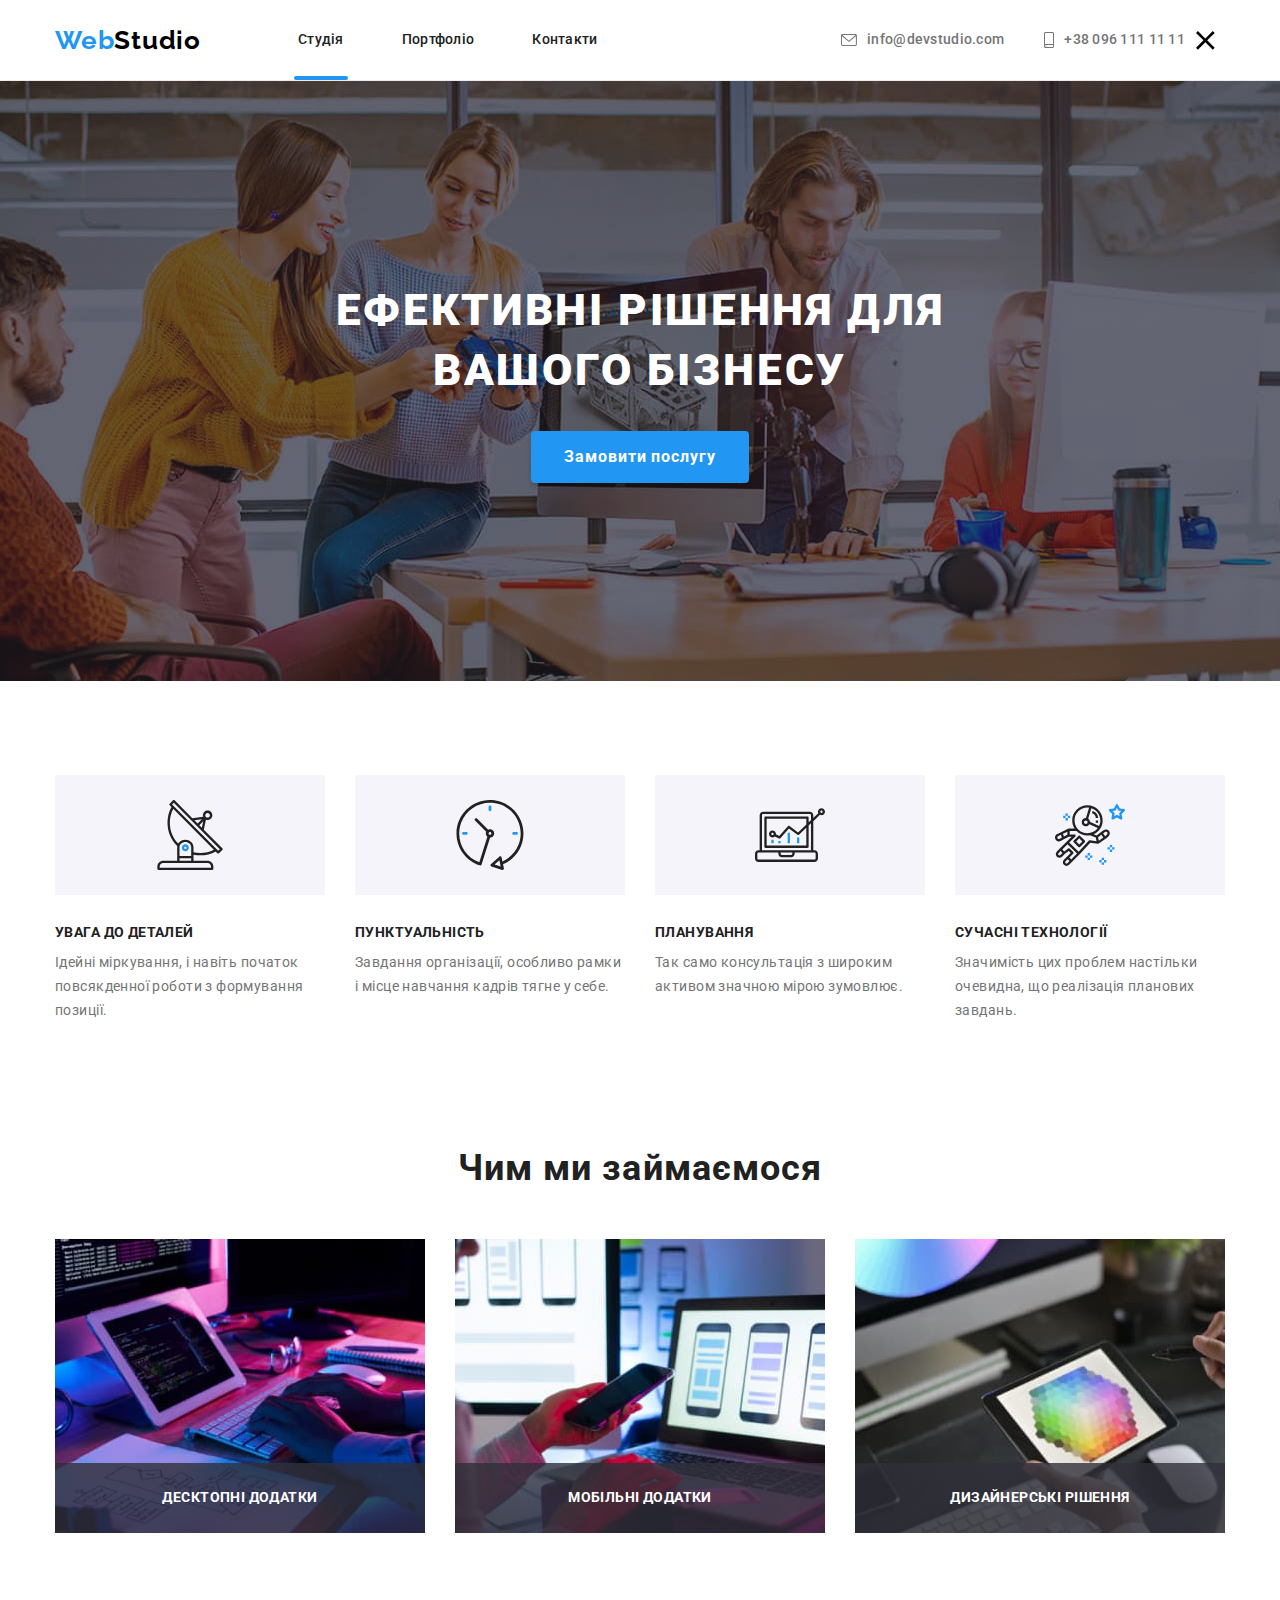
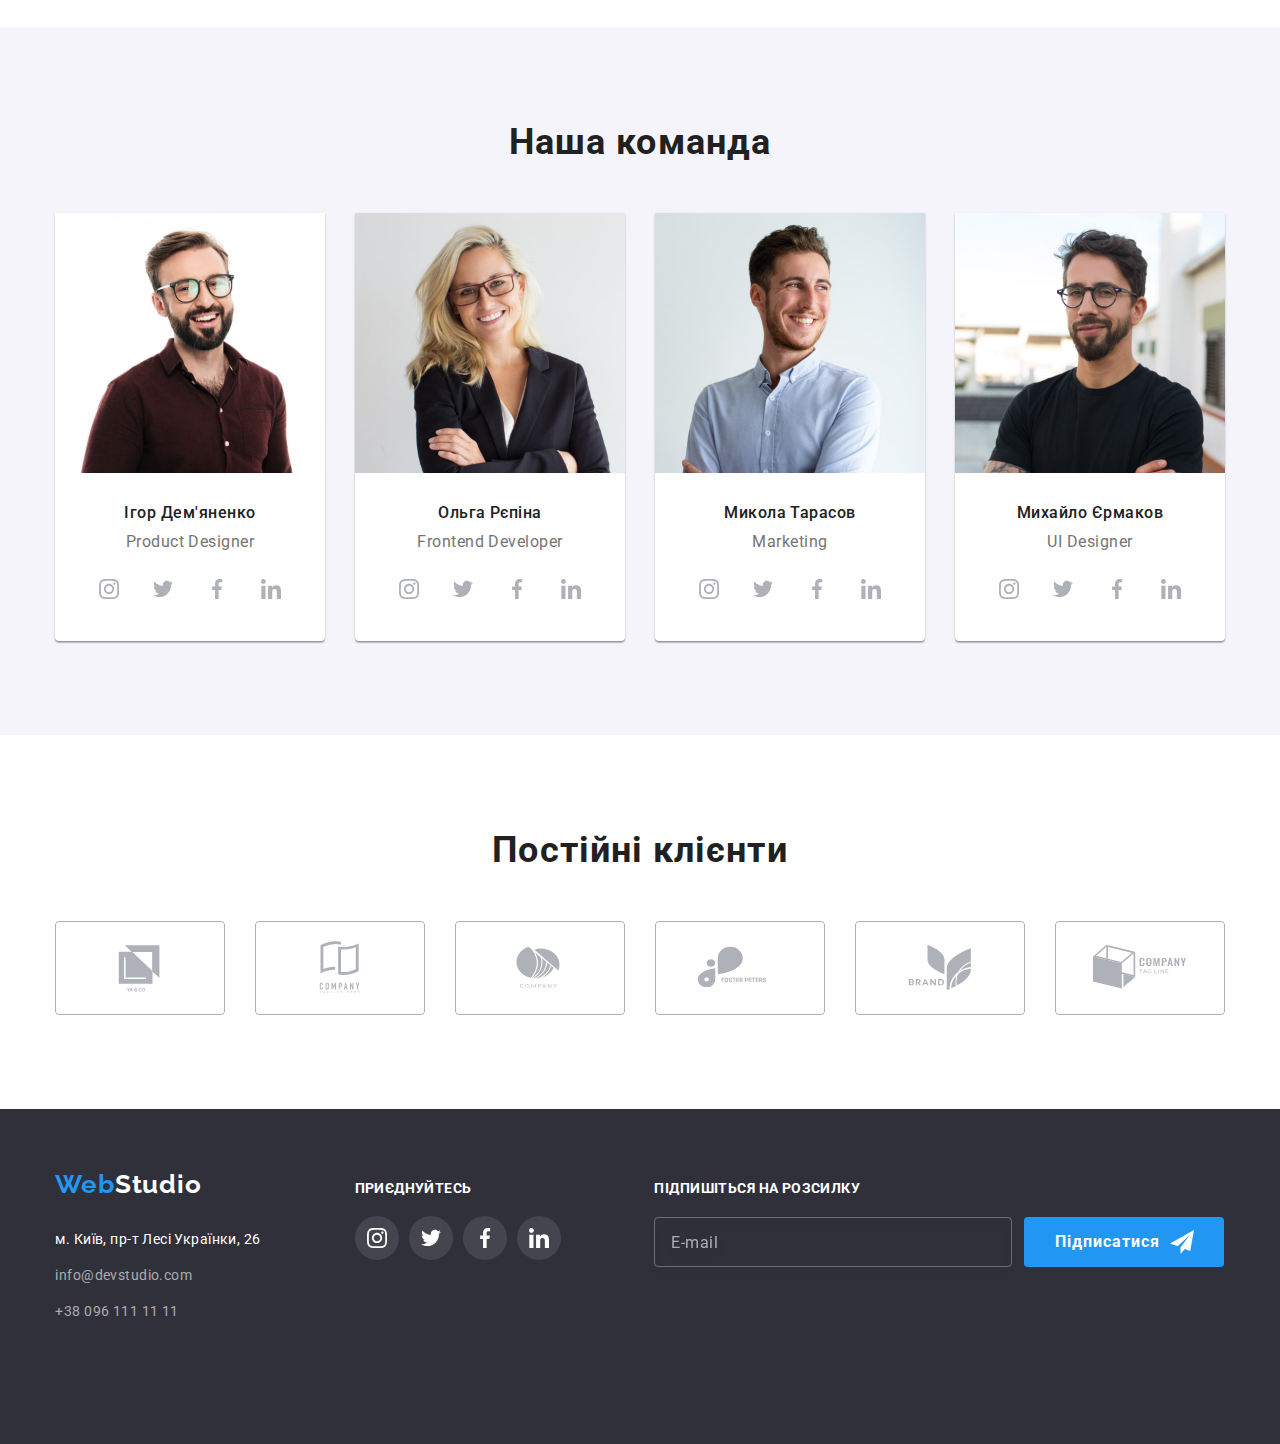
==== commit f743840e: "v3.0" ====
--- a/index.html
+++ b/index.html
@@ -50,6 +50,13 @@
                     </a>
                 </li>
             </ul>
+            <button type="button" class="menu-btn is-open"
+                aria-label="Перемикач мобільного меню">
+                <svg width="40" height="40">
+                    <use class="icon-close" href="./images/icons.svg#icon-close_40px"></use>
+                    <use class="icon-menu" href="./images/icons.svg#icon-menu_40px"></use>
+                </svg>
+            </button>
         </div>
     </header>
 
--- a/css/main.min.css
+++ b/css/main.min.css
@@ -1 +1 @@
-body{font-family:"Roboto","Raleway","sans-serif";color:#212121;background:#fff}h1,h2,h3,p,ul{margin:0;padding:0}.list{list-style:none}.link{text-decoration:none}.card{display:block}.container{padding-left:15px;padding-right:15px;margin-right:auto;margin-left:auto;outline:1px dotted orange}@media screen and (min-width: 480px){.container{width:480px}}@media screen and (min-width: 768px){.container{width:768px}}@media screen and (min-width: 1200px){.container{width:1200px}}.section{padding-top:60px;padding-bottom:60px}@media screen and (min-width: 1200px){.section{padding-top:94px;padding-bottom:94px}}.backdrop{position:fixed;top:0;left:0;width:100%;height:100%;background-color:rgba(0,0,0,.2);opacity:1;-webkit-transition:opacity 250ms cubic-bezier(0.4, 0, 0.2, 1);transition:opacity 250ms cubic-bezier(0.4, 0, 0.2, 1)}.backdrop.is-hidden{opacity:0;pointer-events:none}.backdrop.is-hidden .modal{-webkit-transform:translate(-50%, -50%) scale(1.1);transform:translate(-50%, -50%) scale(1.1)}.modal{position:absolute;top:50%;left:50%;padding:40px;width:528px;height:581px;background-color:#fff;-webkit-box-shadow:0px 1px 3px rgba(0,0,0,.12),0px 1px 1px rgba(0,0,0,.14),0px 2px 1px rgba(0,0,0,.2);box-shadow:0px 1px 3px rgba(0,0,0,.12),0px 1px 1px rgba(0,0,0,.14),0px 2px 1px rgba(0,0,0,.2);border-radius:4px;-webkit-transform:translate(-50%, -50%) scale(1);transform:translate(-50%, -50%) scale(1);-webkit-transition:-webkit-transform 250ms cubic-bezier(0.4, 0, 0.2, 1);transition:-webkit-transform 250ms cubic-bezier(0.4, 0, 0.2, 1);transition:transform 250ms cubic-bezier(0.4, 0, 0.2, 1);transition:transform 250ms cubic-bezier(0.4, 0, 0.2, 1), -webkit-transform 250ms cubic-bezier(0.4, 0, 0.2, 1)}.modal__btn--close{position:absolute;top:8px;right:8px;display:-webkit-box;display:-ms-flexbox;display:flex;-webkit-box-pack:center;-ms-flex-pack:center;justify-content:center;-webkit-box-align:center;-ms-flex-align:center;align-items:center;width:30px;height:30px;padding:0;color:#000;background-color:#fff;border:1px solid rgba(0,0,0,.1);border-radius:50%;cursor:pointer;-webkit-transition:color 250ms cubic-bezier(0.4, 0, 0.2, 1);transition:color 250ms cubic-bezier(0.4, 0, 0.2, 1)}.modal__btn--close:hover{color:#2196f3}.x-close{fill:currentColor}.modal__title{margin-right:auto;margin-left:auto;margin-bottom:12px;width:448px;color:#212121;font-weight:700;font-size:20px;line-height:1.15;text-align:center;letter-spacing:.03em}.modal__form{margin-right:auto;margin-left:auto;width:448px}.modal__field{display:block;margin-bottom:10px;font-size:inherit}.modal__label{display:block;margin-bottom:4px;color:#757575;font-size:12px;line-height:1.17;letter-spacing:.01em}.modal__input{width:100%;padding:12px 12px 12px 42px;outline:none;font-size:12px;line-height:1.17;letter-spacing:.01em;border:1px solid rgba(33,33,33,.2);border-radius:4px;-webkit-transition:border-color 250ms cubic-bezier(0.4, 0, 0.2, 1);transition:border-color 250ms cubic-bezier(0.4, 0, 0.2, 1)}.modal__input:focus-within~.modal__icon,.modal__input:hover~.modal__icon{color:#2196f3}.modal__input:hover,.modal__input:focus{border-color:#2196f3}.modal__thumb{position:relative}.modal__icon{position:absolute;top:50%;left:12px;fill:currentColor;-webkit-transition:color 250ms cubic-bezier(0.4, 0, 0.2, 1);transition:color 250ms cubic-bezier(0.4, 0, 0.2, 1)}.modal__textarea{resize:none;width:100%;height:120px;padding:12px 16px;outline:none;font-size:12px;line-height:1.17;letter-spacing:.01em;border:1px solid rgba(33,33,33,.2);border-radius:4px;-webkit-transition:border-color 250ms cubic-bezier(0.4, 0, 0.2, 1);transition:border-color 250ms cubic-bezier(0.4, 0, 0.2, 1)}.modal__textarea::-webkit-input-placeholder{color:rgba(117,117,117,.5)}.modal__textarea::-moz-placeholder{color:rgba(117,117,117,.5)}.modal__textarea:-ms-input-placeholder{color:rgba(117,117,117,.5)}.modal__textarea::-ms-input-placeholder{color:rgba(117,117,117,.5)}.modal__textarea::placeholder{color:rgba(117,117,117,.5)}.modal__textarea:hover,.modal__textarea:focus{border-color:#2196f3}.modal__checkbox{-webkit-appearance:none;-moz-appearance:none;appearance:none}.modal__checkbox:checked+.modal__checkbox-icon{border-color:#2196f3;background-color:#2196f3;background-image:url("../images/icons/check.svg");background-position:center;background-repeat:no-repeat;background-origin:border-box}.checkbox{display:-webkit-box;display:-ms-flexbox;display:flex;-webkit-box-pack:center;-ms-flex-pack:center;justify-content:center;-webkit-box-align:center;-ms-flex-align:center;align-items:center;margin-bottom:30px}.modal__checkbox-icon{display:inline-block;width:15px;height:15px;border:2px solid #212121;border-radius:2px;-webkit-transition:border-color 250ms cubic-bezier(0.4, 0, 0.2, 1),background-color 250ms cubic-bezier(0.4, 0, 0.2, 1);transition:border-color 250ms cubic-bezier(0.4, 0, 0.2, 1),background-color 250ms cubic-bezier(0.4, 0, 0.2, 1)}.modal__terms{display:inline-block;margin-left:7px;width:400px;color:#757575;font-size:14px;line-height:1.71;letter-spacing:.03em}.modal__contract{color:#2196f3}.modal__btn--submit{display:block;padding:10px 52px;margin-right:auto;margin-left:auto;font-family:"Roboto";color:#fff;background-color:#2196f3;-webkit-box-shadow:0px 4px 4px rgba(0,0,0,.15);box-shadow:0px 4px 4px rgba(0,0,0,.15);font-size:16px;font-weight:700;line-height:1.88;letter-spacing:.06em;border:1px solid rgba(0,0,0,0);border-radius:4px;cursor:pointer;-webkit-transition:background-color 250ms cubic-bezier(0.4, 0, 0.2, 1);transition:background-color 250ms cubic-bezier(0.4, 0, 0.2, 1)}.modal__btn--submit:hover,.modal__btn--submit:focus{background-color:#188ce8}.header{border-bottom:1px solid #ececec}@media screen and (min-width: 1200px){.header--position{display:-webkit-box;display:-ms-flexbox;display:flex;-webkit-box-align:center;-ms-flex-align:center;align-items:center}}.footer{padding-top:60px;padding-bottom:60px;background:#2f303a}.footer--position{text-align:center}@media screen and (min-width: 768px){.footer--position{display:-webkit-box;display:-ms-flexbox;display:flex;-webkit-box-align:baseline;-ms-flex-align:baseline;align-items:baseline;-ms-flex-pack:distribute;justify-content:space-around;-ms-flex-wrap:wrap;flex-wrap:wrap}}@media screen and (min-width: 1200px){.footer--position{display:-webkit-box;display:-ms-flexbox;display:flex;-webkit-box-align:baseline;-ms-flex-align:baseline;align-items:baseline;text-align:left}}.header__logo{display:block;margin-top:16px;margin-bottom:16px;font-family:"Raleway";color:#000;font-size:24px;font-weight:700;line-height:1.17;letter-spacing:.03em}@media screen and (min-width: 1200px){.header__logo{font-size:26px;line-height:1.19}}.footer__logo{display:block;margin-right:auto;margin-left:auto;margin-bottom:20px;font-family:"Raleway";color:#fff;font-size:24px;font-weight:700;line-height:1.17;letter-spacing:.03em}@media screen and (min-width: 1200px){.footer__logo{display:inline-block;margin-bottom:28px;font-size:26px;line-height:1.19}}.logo--blue{color:#2196f3}@media screen and (min-width: 480px){.header__navigation-list{display:none}}@media screen and (min-width: 768px){.header__navigation-list{display:-webkit-box;display:-ms-flexbox;display:flex;margin-left:88px}}@media screen and (min-width: 1200px){.header__navigation-list{display:-webkit-box;display:-ms-flexbox;display:flex;margin-left:93px}}@media screen and (min-width: 480px){.header__navigation-item{display:none}}@media screen and (min-width: 1200px){.header__navigation-item{position:relative}.header__navigation-item:not(:last-child){margin-right:50px}}@media screen and (min-width: 480px){.header__navigation-link{display:none}}@media screen and (min-width: 1200px){.header__navigation-link{display:block;padding-top:32px;padding-bottom:32px;padding-right:4px;padding-left:4px;color:#212121;font-size:14px;font-weight:500;line-height:1.14;letter-spacing:.02em;-webkit-transition:color 250ms cubic-bezier(0.4, 0, 0.2, 1);transition:color 250ms cubic-bezier(0.4, 0, 0.2, 1)}.header__navigation-link:hover,.header__navigation-link:focus,.header__navigation-link:active{color:#2196f3}}@media screen and (min-width: 480px){.header__navigation-link--active::after{display:none}}@media screen and (min-width: 1200px){.header__navigation-link--active::after{position:absolute;content:"";width:100%;height:4px;display:block;background:#2196f3;border-radius:2px;bottom:0;left:0}}@media screen and (min-width: 480px){.header__contacts{display:none}}@media screen and (min-width: 1200px){.header__contacts{display:-webkit-box;display:-ms-flexbox;display:flex;margin-left:auto}}.header__contacts-item+.header__contacts-item{margin-left:40px}.header__mail,.header__tel{display:-webkit-box;display:-ms-flexbox;display:flex;-webkit-box-align:center;-ms-flex-align:center;align-items:center;padding-top:10px;padding-bottom:10px;color:#757575;font-size:14px;font-weight:500;line-height:1.14;letter-spacing:.02em;-webkit-transition:color 250ms cubic-bezier(0.4, 0, 0.2, 1);transition:color 250ms cubic-bezier(0.4, 0, 0.2, 1)}.header__mail:hover,.header__mail:focus,.header__tel:hover,.header__tel:focus{color:#2196f3}.header__contacts-icon{fill:currentColor;margin-right:10px}.hero{padding-top:118px;padding-bottom:118px;max-width:1600px;height:400px;margin-right:auto;margin-left:auto;background-color:#c4c4c4;background-image:-webkit-gradient(linear, left top, right top, from(rgba(47, 48, 58, 0.4)), to(rgba(47, 48, 58, 0.4))),url("../images/bghero.jpg");background-image:linear-gradient(to right, rgba(47, 48, 58, 0.4), rgba(47, 48, 58, 0.4)),url("../images/bghero.jpg");background-repeat:no-repeat;background-position:center;background-size:cover;text-align:center}@media screen and (min-width: 1200px){.hero{padding-top:200px;padding-bottom:200px;height:600px}}.hero__title{margin-right:auto;margin-left:auto;margin-bottom:30px;width:360px;color:#fff;text-transform:uppercase;font-size:26px;font-weight:900;line-height:1.62;letter-spacing:.06em}@media screen and (min-width: 1200px){.hero__title{width:700px;font-size:44px;line-height:1.36}}.hero__btn{display:inline-block;padding:10px 24px;font-family:"Roboto";color:#fff;background-color:#2196f3;-webkit-box-shadow:0px 4px 4px rgba(0,0,0,.15);box-shadow:0px 4px 4px rgba(0,0,0,.15);font-size:16px;font-weight:700;line-height:1.88;letter-spacing:.06em;border:1px solid rgba(0,0,0,0);border-radius:4px;cursor:pointer;-webkit-transition:background-color 250ms cubic-bezier(0.4, 0, 0.2, 1);transition:background-color 250ms cubic-bezier(0.4, 0, 0.2, 1)}.hero__btn:hover,.hero__btn:focus{background-color:#188ce8}@media screen and (min-width: 1200px){.hero__btn{padding:10px 32px}}.benefits__box{display:block}@media screen and (min-width: 768px){.benefits__box{display:-webkit-box;display:-ms-flexbox;display:flex;-ms-flex-wrap:wrap;flex-wrap:wrap}}@media screen and (max-width: 767px){.benefits__item{width:100%}.benefits__item:not(:last-child){margin-bottom:30px}}@media screen and (min-width: 768px){.benefits__item{-ms-flex-preferred-size:calc((100% - 60px)/2);flex-basis:calc((100% - 60px)/2)}.benefits__item+.benefits__item{margin-left:30px}.benefits__item:nth-child(3){margin-left:0}.benefits__item:nth-child(-n+2){margin-bottom:30px}}@media screen and (min-width: 1200px){.benefits__item{-ms-flex-preferred-size:calc((100% - 90px)/4);flex-basis:calc((100% - 90px)/4)}.benefits__item+.benefits__item{margin-left:30px}}.benefits__content{display:-webkit-box;display:-ms-flexbox;display:flex;-webkit-box-pack:center;-ms-flex-pack:center;justify-content:center;-webkit-box-align:center;-ms-flex-align:center;align-items:center;padding-top:25px;padding-bottom:25px;margin-bottom:30px;background-color:#f5f4fa}@media screen and (min-width: 480px){.benefits__content{padding:25px 190px}}@media screen and (min-width: 768px){.benefits__content{padding:25px 142px}}@media screen and (min-width: 1200px){.benefits__content{padding:25px 100px}}.benefits__title{margin-bottom:10px;font-size:14px;text-transform:uppercase;line-height:1.14;letter-spacing:.03em}@media screen and (max-width: 767px){.benefits__title{text-align:center}}.benefits__paragraph{color:#757575;font-size:14px;line-height:1.71;letter-spacing:.03em}.features{padding-top:0px}@media screen and (max-width: 1199px){.features{display:none}}.features__title{margin-bottom:50px;font-size:36px;line-height:1.17;text-align:center;letter-spacing:.03em}.features__list{display:-webkit-box;display:-ms-flexbox;display:flex}.features__item{position:relative}.features__item+.features__item{margin-left:30px}.features__description{display:-webkit-box;display:-ms-flexbox;display:flex;position:absolute;bottom:0;width:100%;height:70px;-webkit-box-align:center;-ms-flex-align:center;align-items:center;-webkit-box-pack:center;-ms-flex-pack:center;justify-content:center;color:#fff;background:rgba(47,48,58,.8);font-weight:700;font-size:14px;line-height:1.14;text-align:center;letter-spacing:.03em;text-transform:uppercase}.team{background:#f5f4fa}.team__title{margin-bottom:30px;font-size:28px;line-height:1.18;text-align:center;letter-spacing:.03em}@media screen and (min-width: 1200px){.team__title{margin-bottom:50px;font-size:36px;line-height:1.17}}.teammates{display:block}@media screen and (min-width: 768px){.teammates{display:-webkit-box;display:-ms-flexbox;display:flex;-ms-flex-wrap:wrap;flex-wrap:wrap}}@media screen and (min-width: 1200px){.teammates{display:-webkit-box;display:-ms-flexbox;display:flex}}.teammates__item{width:100%;background:#fff;-webkit-box-shadow:0px 1px 3px rgba(0,0,0,.12),0px 1px 1px rgba(0,0,0,.14),0px 2px 1px rgba(0,0,0,.2);box-shadow:0px 1px 3px rgba(0,0,0,.12),0px 1px 1px rgba(0,0,0,.14),0px 2px 1px rgba(0,0,0,.2);border-radius:0px 0px 4px 4px;text-align:center}@media screen and (max-width: 767px){.teammates__item{margin-bottom:30px}}@media screen and (min-width: 768px)and (max-width: 1199px){.teammates__item{width:354px}.teammates__item+.teammates__item{margin-left:30px}.teammates__item:nth-child(3){margin-left:0}.teammates__item:nth-child(-n+2){margin-bottom:30px}}@media screen and (min-width: 1200px){.teammates__item{width:270px}.teammates__item+.teammates__item{margin-left:30px}}.teammates__photo{width:100%}.teammates__position-name{padding:30px 0}.teammates__name{margin-bottom:10px;font-size:16px;font-weight:500;line-height:1.19;letter-spacing:.03em}.teammates__position{margin-bottom:16px;color:#757575;font-size:16px;font-weight:400;line-height:1.19;letter-spacing:.03em}.teammates__socials{display:-webkit-box;display:-ms-flexbox;display:flex;-webkit-box-pack:center;-ms-flex-pack:center;justify-content:center;margin-right:auto;margin-left:auto;width:206px}.teammates__socials-icon{-ms-flex-preferred-size:calc((100% - 40px)/4);flex-basis:calc((100% - 40px)/4)}.teammates__socials-icon+.teammates__socials-icon{margin-left:10px}.teammates__socials-link{display:-webkit-box;display:-ms-flexbox;display:flex;-webkit-box-pack:center;-ms-flex-pack:center;justify-content:center;-webkit-box-align:center;-ms-flex-align:center;align-items:center;width:44px;height:44px;padding:0;color:#afb1b8;border:none;border-radius:50%;-webkit-transition:color 250ms cubic-bezier(0.4, 0, 0.2, 1),background-color 250ms cubic-bezier(0.4, 0, 0.2, 1);transition:color 250ms cubic-bezier(0.4, 0, 0.2, 1),background-color 250ms cubic-bezier(0.4, 0, 0.2, 1)}.teammates__socials-link:hover,.teammates__socials-link:focus{color:#fff;background-color:#2196f3}.soc-icon{fill:currentColor}.clients__title{margin-bottom:30px;font-size:28px;line-height:1.18;text-align:center;letter-spacing:.03em}@media screen and (min-width: 1200px){.clients__title{margin-bottom:50px;font-size:36px;line-height:1.17}}.clients__list{display:-webkit-box;display:-ms-flexbox;display:flex;-ms-flex-wrap:wrap;flex-wrap:wrap}.clients__item{border:1px solid #afb1b8;border-radius:4px;-webkit-transition:color 250ms cubic-bezier(0.4, 0, 0.2, 1);transition:color 250ms cubic-bezier(0.4, 0, 0.2, 1)}.clients__item:hover,.clients__item:focus{border-color:#2196f3}@media screen and (max-width: 767px){.clients__item{-ms-flex-preferred-size:calc((100% - 60px)/2);flex-basis:calc((100% - 60px)/2);margin-right:30px;margin-bottom:30px}.clients__item:nth-child(2n){margin-right:0}.clients__item:nth-child(n+5){margin-bottom:0}}@media screen and (min-width: 768px)and (max-width: 1199px){.clients__item{-ms-flex-preferred-size:calc((100% - 90px)/3);flex-basis:calc((100% - 90px)/3);margin-right:30px;margin-bottom:30px}.clients__item:nth-child(3n){margin-right:0}.clients__item:nth-child(n+4){margin-bottom:0}}@media screen and (min-width: 1200px){.clients__item{-ms-flex-preferred-size:calc((100% - 150px)/6);flex-basis:calc((100% - 150px)/6)}.clients__item+.clients__item{margin-left:30px}}.clients__link{display:-webkit-box;display:-ms-flexbox;display:flex;-webkit-box-pack:center;-ms-flex-pack:center;justify-content:center;-webkit-box-align:center;-ms-flex-align:center;align-items:center;height:92px;padding:0;color:#afb1b8;border:none;-webkit-transition:color 250ms cubic-bezier(0.4, 0, 0.2, 1);transition:color 250ms cubic-bezier(0.4, 0, 0.2, 1)}.clients__link:hover,.clients__link:focus{color:#2196f3}.client__icon{fill:currentColor}.footer__content{margin-bottom:60px}.footer__address{margin-bottom:8px;color:#fff;font-style:normal;font-size:14px;line-height:1.71;letter-spacing:.03em}@media screen and (min-width: 1200px){.footer__address{margin-bottom:12px}}.footer__mail,.footer__tel{color:rgba(255,255,255,.6);font-size:14px;line-height:1.71;letter-spacing:.03em;font-style:normal;-webkit-transition:color 250ms cubic-bezier(0.4, 0, 0.2, 1);transition:color 250ms cubic-bezier(0.4, 0, 0.2, 1)}.footer__mail:hover,.footer__mail:focus,.footer__tel:hover,.footer__tel:focus{color:#2196f3}.footer__mail{display:block;margin-bottom:8px}@media screen and (min-width: 1200px){.footer__mail{margin-bottom:12px}}@media screen and (min-width: 1200px){.footer-soc{margin-left:93px}}.footer-soc__title{margin-bottom:20px;color:#fff;font-weight:700;font-size:14px;line-height:16px;letter-spacing:.03em;text-transform:uppercase}.footer-soc__actions{display:-webkit-box;display:-ms-flexbox;display:flex;-webkit-box-pack:center;-ms-flex-pack:center;justify-content:center;margin-bottom:60px}.footer-soc__item{margin-left:10px}.footer-soc__item:nth-child(1){margin-left:0}@media screen and (min-width: 1200px){.footer-soc__item{-ms-flex-preferred-size:calc((100% - 40px)/4);flex-basis:calc((100% - 40px)/4)}.footer-soc__item+.footer-soc__item{margin-left:10px}}.footer-soc__link{display:-webkit-box;display:-ms-flexbox;display:flex;-webkit-box-pack:center;-ms-flex-pack:center;justify-content:center;-webkit-box-align:center;-ms-flex-align:center;align-items:center;width:44px;height:44px;padding:0;color:#fff;background-color:rgba(255,255,255,.1);border:none;border-radius:50%;-webkit-transition:background-color 250ms cubic-bezier(0.4, 0, 0.2, 1);transition:background-color 250ms cubic-bezier(0.4, 0, 0.2, 1)}.footer-soc__link:hover,.footer-soc__link:focus{background-color:#2196f3}.footer-soc__icon{fill:currentColor}@media screen and (min-width: 1200px){.subscribe{margin-left:93px}}.subscribe__title{margin-bottom:20px;color:#fff;font-weight:700;font-size:14px;line-height:1.14;letter-spacing:.03em;text-transform:uppercase}@media screen and (min-width: 1200px){.subscribe__form{display:-webkit-box;display:-ms-flexbox;display:flex;gap:12px}}.subscribe__input{padding-top:15px;padding-bottom:15px;padding-left:16px;height:50px;width:100%;outline:none;color:#fff;background-color:rgba(0,0,0,0);border:1px solid rgba(255,255,255,.3);-webkit-filter:drop-shadow(0px 4px 4px rgba(0, 0, 0, 0.15));filter:drop-shadow(0px 4px 4px rgba(0, 0, 0, 0.15));border-radius:4px}.subscribe__input::-webkit-input-placeholder{color:rgba(255,255,255,.6);font-size:16px;line-height:1.25;letter-spacing:.03em}.subscribe__input::-moz-placeholder{color:rgba(255,255,255,.6);font-size:16px;line-height:1.25;letter-spacing:.03em}.subscribe__input:-ms-input-placeholder{color:rgba(255,255,255,.6);font-size:16px;line-height:1.25;letter-spacing:.03em}.subscribe__input::-ms-input-placeholder{color:rgba(255,255,255,.6);font-size:16px;line-height:1.25;letter-spacing:.03em}.subscribe__input::placeholder{color:rgba(255,255,255,.6);font-size:16px;line-height:1.25;letter-spacing:.03em}@media screen and (min-width: 1200px){.subscribe__input{width:358px}}.subscribe__btn{display:-webkit-inline-box;display:-ms-inline-flexbox;display:inline-flex;-webkit-box-align:center;-ms-flex-align:center;align-items:center;-webkit-box-pack:center;-ms-flex-pack:center;justify-content:center;width:200px;height:50px;gap:10px;font-family:"Roboto";color:#fff;background-color:#2196f3;font-size:16px;font-weight:700;line-height:1.88;letter-spacing:.06em;border:1px solid rgba(0,0,0,0);border-radius:4px;cursor:pointer;-webkit-transition:background-color 250ms cubic-bezier(0.4, 0, 0.2, 1);transition:background-color 250ms cubic-bezier(0.4, 0, 0.2, 1)}.subscribe__btn:hover,.subscribe__btn:focus{background-color:#188ce8}@media screen and (max-width: 1199px){.subscribe__btn{margin-top:20px}}.portfolio-btn{margin-bottom:50px;display:-webkit-box;display:-ms-flexbox;display:flex;-webkit-box-pack:center;-ms-flex-pack:center;justify-content:center}.portfolio-btn__item+.portfolio-btn__item{margin-left:8px}.portfolio-btn__body{padding:6px 22px;font-family:"Roboto";background-color:#f5f4fa;font-size:16px;font-weight:500;line-height:1.63;text-align:center;letter-spacing:.03em;border-radius:4px;border-color:rgba(0,0,0,0);cursor:pointer;-webkit-transition:color 250ms cubic-bezier(0.4, 0, 0.2, 1),background-color 250ms cubic-bezier(0.4, 0, 0.2, 1),-webkit-box-shadow 250ms cubic-bezier(0.4, 0, 0.2, 1);transition:color 250ms cubic-bezier(0.4, 0, 0.2, 1),background-color 250ms cubic-bezier(0.4, 0, 0.2, 1),-webkit-box-shadow 250ms cubic-bezier(0.4, 0, 0.2, 1);transition:color 250ms cubic-bezier(0.4, 0, 0.2, 1),background-color 250ms cubic-bezier(0.4, 0, 0.2, 1),box-shadow 250ms cubic-bezier(0.4, 0, 0.2, 1);transition:color 250ms cubic-bezier(0.4, 0, 0.2, 1),background-color 250ms cubic-bezier(0.4, 0, 0.2, 1),box-shadow 250ms cubic-bezier(0.4, 0, 0.2, 1),-webkit-box-shadow 250ms cubic-bezier(0.4, 0, 0.2, 1)}.portfolio-btn__body:hover,.portfolio-btn__body:focus,.portfolio-btn__body:active{color:#fff;background-color:#2196f3;-webkit-box-shadow:0px 3px 1px rgba(0,0,0,.1),0px 1px 2px rgba(0,0,0,.08),0px 2px 2px rgba(0,0,0,.12);box-shadow:0px 3px 1px rgba(0,0,0,.1),0px 1px 2px rgba(0,0,0,.08),0px 2px 2px rgba(0,0,0,.12)}.project{display:-webkit-box;display:-ms-flexbox;display:flex;-ms-flex-wrap:wrap;flex-wrap:wrap}.project__item{-ms-flex-preferred-size:calc((100% - 60px)/3);flex-basis:calc((100% - 60px)/3);margin-right:30px;margin-bottom:30px;-webkit-transition:-webkit-box-shadow 250ms cubic-bezier(0.4, 0, 0.2, 1);transition:-webkit-box-shadow 250ms cubic-bezier(0.4, 0, 0.2, 1);transition:box-shadow 250ms cubic-bezier(0.4, 0, 0.2, 1);transition:box-shadow 250ms cubic-bezier(0.4, 0, 0.2, 1), -webkit-box-shadow 250ms cubic-bezier(0.4, 0, 0.2, 1)}.project__item:nth-child(3n){margin-right:0}.project__item:nth-last-child(-n+3){margin-bottom:0}.project__item:hover{-webkit-box-shadow:0px 1px 1px rgba(0,0,0,.12),0px 4px 4px rgba(0,0,0,.06),1px 4px 6px rgba(0,0,0,.16);box-shadow:0px 1px 1px rgba(0,0,0,.12),0px 4px 4px rgba(0,0,0,.06),1px 4px 6px rgba(0,0,0,.16)}.project__content{margin-top:-5px;padding:20px 24px;border:1px solid #eee}.project__title{margin-bottom:4px;font-size:18px;line-height:2;letter-spacing:.06em}.project__description{color:#757575;font-size:16px;line-height:1.88;letter-spacing:.03em}.project__thumb{position:relative;overflow:hidden}.project__overlay{position:absolute;top:0;left:0;width:100%;height:100%;background-color:rgba(33,150,243,.9);-webkit-transform:translateY(100%);transform:translateY(100%);-webkit-transition:-webkit-transform 250ms cubic-bezier(0.4, 0, 0.2, 1);transition:-webkit-transform 250ms cubic-bezier(0.4, 0, 0.2, 1);transition:transform 250ms cubic-bezier(0.4, 0, 0.2, 1);transition:transform 250ms cubic-bezier(0.4, 0, 0.2, 1), -webkit-transform 250ms cubic-bezier(0.4, 0, 0.2, 1)}.project__item:hover .project__overlay{-webkit-transform:translateY(0);transform:translateY(0)}.project__overlay-text{padding:63px 24px;color:#fff;font-weight:400;font-size:18px;line-height:1.56;letter-spacing:.03em}/*# sourceMappingURL=main.min.css.map */+body{font-family:"Roboto","Raleway","sans-serif";color:#212121;background:#fff}h1,h2,h3,p,ul{margin:0;padding:0}.list{list-style:none}.link{text-decoration:none}.card{display:block}.container{padding-left:15px;padding-right:15px;margin-right:auto;margin-left:auto}@media screen and (min-width: 480px){.container{width:480px}}@media screen and (min-width: 768px){.container{width:768px}}@media screen and (min-width: 1200px){.container{width:1200px}}.section{padding-top:60px;padding-bottom:60px}@media screen and (min-width: 1200px){.section{padding-top:94px;padding-bottom:94px}}.backdrop{position:fixed;top:0;left:0;width:100%;height:100%;background-color:rgba(0,0,0,.2);padding:90px 15px;overflow-y:scroll;opacity:1;-webkit-transition:opacity 250ms cubic-bezier(0.4, 0, 0.2, 1);transition:opacity 250ms cubic-bezier(0.4, 0, 0.2, 1)}.backdrop.is-hidden{opacity:0;pointer-events:none}.backdrop.is-hidden .modal{-webkit-transform:translate(-50%, -50%) scale(1.1);transform:translate(-50%, -50%) scale(1.1)}.modal{position:absolute;top:50%;left:50%;padding:40px;width:450px;height:609px;background-color:#fff;-webkit-box-shadow:0px 1px 3px rgba(0,0,0,.12),0px 1px 1px rgba(0,0,0,.14),0px 2px 1px rgba(0,0,0,.2);box-shadow:0px 1px 3px rgba(0,0,0,.12),0px 1px 1px rgba(0,0,0,.14),0px 2px 1px rgba(0,0,0,.2);border-radius:4px;-webkit-transform:translate(-50%, -50%) scale(1);transform:translate(-50%, -50%) scale(1);-webkit-transition:-webkit-transform 250ms cubic-bezier(0.4, 0, 0.2, 1);transition:-webkit-transform 250ms cubic-bezier(0.4, 0, 0.2, 1);transition:transform 250ms cubic-bezier(0.4, 0, 0.2, 1);transition:transform 250ms cubic-bezier(0.4, 0, 0.2, 1), -webkit-transform 250ms cubic-bezier(0.4, 0, 0.2, 1)}@media screen and (min-width: 1200px){.modal{width:528px;height:581px}}.modal__btn--close{position:absolute;top:8px;right:8px;display:-webkit-box;display:-ms-flexbox;display:flex;-webkit-box-pack:center;-ms-flex-pack:center;justify-content:center;-webkit-box-align:center;-ms-flex-align:center;align-items:center;width:30px;height:30px;padding:0;color:#000;background-color:#fff;border:1px solid rgba(0,0,0,.1);border-radius:50%;cursor:pointer;-webkit-transition:color 250ms cubic-bezier(0.4, 0, 0.2, 1);transition:color 250ms cubic-bezier(0.4, 0, 0.2, 1)}.modal__btn--close:hover{color:#2196f3}.x-close{fill:currentColor}.modal__title{margin-right:auto;margin-left:auto;margin-bottom:12px;width:100%;color:#212121;font-weight:700;font-size:20px;line-height:1.5;text-align:center;letter-spacing:.03em}@media screen and (min-width: 1200px){.modal__title{font-size:20px;line-height:1.15}}.modal__form{margin-right:auto;margin-left:auto;width:370px}@media screen and (min-width: 1200px){.modal__form{width:448px}}.modal__field{display:block;margin-bottom:10px;font-size:inherit}.modal__label{display:block;margin-bottom:4px;color:#757575;font-size:12px;line-height:1.17;letter-spacing:.01em}.modal__input{width:100%;padding:12px 12px 12px 42px;outline:none;font-size:12px;line-height:1.17;letter-spacing:.01em;border:1px solid rgba(33,33,33,.2);border-radius:4px;-webkit-transition:border-color 250ms cubic-bezier(0.4, 0, 0.2, 1);transition:border-color 250ms cubic-bezier(0.4, 0, 0.2, 1)}.modal__input:focus-within~.modal__icon,.modal__input:hover~.modal__icon{color:#2196f3}.modal__input:hover,.modal__input:focus{border-color:#2196f3}.modal__thumb{position:relative}.modal__icon{position:absolute;top:50%;left:12px;fill:currentColor;-webkit-transition:color 250ms cubic-bezier(0.4, 0, 0.2, 1);transition:color 250ms cubic-bezier(0.4, 0, 0.2, 1)}.modal__textarea{resize:none;width:100%;height:120px;padding:12px 16px;outline:none;font-size:12px;line-height:1.17;letter-spacing:.01em;border:1px solid rgba(33,33,33,.2);border-radius:4px;-webkit-transition:border-color 250ms cubic-bezier(0.4, 0, 0.2, 1);transition:border-color 250ms cubic-bezier(0.4, 0, 0.2, 1)}.modal__textarea::-webkit-input-placeholder{color:rgba(117,117,117,.5)}.modal__textarea::-moz-placeholder{color:rgba(117,117,117,.5)}.modal__textarea:-ms-input-placeholder{color:rgba(117,117,117,.5)}.modal__textarea::-ms-input-placeholder{color:rgba(117,117,117,.5)}.modal__textarea::placeholder{color:rgba(117,117,117,.5)}.modal__textarea:hover,.modal__textarea:focus{border-color:#2196f3}.modal__checkbox{-webkit-appearance:none;-moz-appearance:none;appearance:none}.modal__checkbox:checked+.modal__checkbox-icon{border-color:#2196f3;background-color:#2196f3;background-image:url("../images/icons/check.svg");background-position:center;background-repeat:no-repeat;background-origin:border-box}.checkbox{display:-webkit-box;display:-ms-flexbox;display:flex;-webkit-box-pack:center;-ms-flex-pack:center;justify-content:center;-webkit-box-align:center;-ms-flex-align:center;align-items:center;margin-bottom:30px}.modal__checkbox-icon{display:inline-block;width:15px;height:15px;border:2px solid #212121;border-radius:2px;-webkit-transition:border-color 250ms cubic-bezier(0.4, 0, 0.2, 1),background-color 250ms cubic-bezier(0.4, 0, 0.2, 1);transition:border-color 250ms cubic-bezier(0.4, 0, 0.2, 1),background-color 250ms cubic-bezier(0.4, 0, 0.2, 1)}.modal__terms{display:inline-block;margin-left:8px;width:346px;color:#757575;font-size:12px;line-height:1.17;letter-spacing:.03em}@media screen and (min-width: 1200px){.modal__terms{width:425px;font-size:14px;line-height:1.71}}.modal__contract{color:#2196f3}.modal__btn--submit{display:block;padding:10px 52px;margin-right:auto;margin-left:auto;font-family:"Roboto";color:#fff;background-color:#2196f3;-webkit-box-shadow:0px 4px 4px rgba(0,0,0,.15);box-shadow:0px 4px 4px rgba(0,0,0,.15);font-size:16px;font-weight:700;line-height:1.88;letter-spacing:.06em;border:1px solid rgba(0,0,0,0);border-radius:4px;cursor:pointer;-webkit-transition:background-color 250ms cubic-bezier(0.4, 0, 0.2, 1);transition:background-color 250ms cubic-bezier(0.4, 0, 0.2, 1)}.modal__btn--submit:hover,.modal__btn--submit:focus{background-color:#188ce8}.header{border-bottom:1px solid #ececec}.header--position{display:-webkit-box;display:-ms-flexbox;display:flex;-webkit-box-align:center;-ms-flex-align:center;align-items:center;-webkit-box-pack:justify;-ms-flex-pack:justify;justify-content:space-between}.menu-btn{display:-webkit-inline-box;display:-ms-inline-flexbox;display:inline-flex;margin:0;padding:0;border:none;background-color:rgba(0,0,0,0)}.menu-btn .icon-close{display:none}.menu-btn.is-open .icon-close{display:block}.menu-btn.is-open .icon-menu{display:none}.footer{padding-top:60px;padding-bottom:60px;background:#2f303a}.footer--position{text-align:center}@media screen and (min-width: 768px){.footer--position{display:-webkit-box;display:-ms-flexbox;display:flex;-webkit-box-align:baseline;-ms-flex-align:baseline;align-items:baseline;-ms-flex-pack:distribute;justify-content:space-around;-ms-flex-wrap:wrap;flex-wrap:wrap}}@media screen and (min-width: 1200px){.footer--position{display:-webkit-box;display:-ms-flexbox;display:flex;-webkit-box-align:baseline;-ms-flex-align:baseline;align-items:baseline;text-align:left}}.header__logo{display:block;margin-top:16px;margin-bottom:16px;font-family:"Raleway";color:#000;font-size:24px;font-weight:700;line-height:1.17;letter-spacing:.03em}@media screen and (min-width: 1200px){.header__logo{font-size:26px;line-height:1.19}}.footer__logo{display:block;margin-right:auto;margin-left:auto;margin-bottom:20px;font-family:"Raleway";color:#fff;font-size:24px;font-weight:700;line-height:1.17;letter-spacing:.03em}@media screen and (min-width: 1200px){.footer__logo{display:inline-block;margin-bottom:28px;font-size:26px;line-height:1.19}}.logo--blue{color:#2196f3}@media screen and (max-width: 767px){.header__navigation-list{display:none}}@media screen and (min-width: 768px){.header__navigation-list{display:-webkit-box;display:-ms-flexbox;display:flex}}@media screen and (min-width: 1200px){.header__navigation-list{display:-webkit-box;display:-ms-flexbox;display:flex;margin-left:93px}}@media screen and (max-width: 767px){.header__navigation-item{display:none}}@media screen and (min-width: 768px)and (max-width: 1199px){.header__navigation-item{position:relative}.header__navigation-item+.header__navigation-item{margin-left:50px}}@media screen and (min-width: 1200px){.header__navigation-item{position:relative}.header__navigation-item:not(:last-child){margin-right:50px}}@media screen and (max-width: 767px){.header__navigation-link{display:none}}@media screen and (min-width: 768px){.header__navigation-link{position:relative;display:block;padding-top:32px;padding-bottom:32px;padding-right:4px;padding-left:4px;color:#212121;font-size:14px;font-weight:500;line-height:1.14;letter-spacing:.02em;-webkit-transition:color 250ms cubic-bezier(0.4, 0, 0.2, 1);transition:color 250ms cubic-bezier(0.4, 0, 0.2, 1)}.header__navigation-link:hover,.header__navigation-link:focus,.header__navigation-link:active{color:#2196f3}}@media screen and (max-width: 767px){.header__navigation-link--active::after{display:none}}@media screen and (min-width: 768px){.header__navigation-link--active::after{position:absolute;content:"";width:100%;height:4px;display:block;background:#2196f3;border-radius:2px;bottom:0;left:0}}@media screen and (max-width: 767px){.header__contacts{display:none}}@media screen and (min-width: 1200px){.header__contacts{display:-webkit-box;display:-ms-flexbox;display:flex;margin-left:auto}}@media screen and (min-width: 1200px){.header__contacts-item+.header__contacts-item{margin-left:40px}}.header__mail,.header__tel{display:-webkit-box;display:-ms-flexbox;display:flex;-webkit-box-align:center;-ms-flex-align:center;align-items:center;color:#757575;font-size:12px;font-weight:500;line-height:1.17;letter-spacing:.02em;-webkit-transition:color 250ms cubic-bezier(0.4, 0, 0.2, 1);transition:color 250ms cubic-bezier(0.4, 0, 0.2, 1)}.header__mail:hover,.header__mail:focus,.header__tel:hover,.header__tel:focus{color:#2196f3}@media screen and (min-width: 1200px){.header__mail,.header__tel{font-size:14px;line-height:1.14;padding-top:10px;padding-bottom:10px}}@media screen and (min-width: 768px)and (max-width: 1199px){.header__mail{margin-bottom:10px}}.header__contacts-icon{fill:currentColor;margin-right:10px}.hero{padding-top:118px;padding-bottom:118px;max-width:1600px;height:400px;margin-right:auto;margin-left:auto;background-color:#c4c4c4;background-image:-webkit-gradient(linear, left top, right top, from(rgba(47, 48, 58, 0.4)), to(rgba(47, 48, 58, 0.4))),url("../images/bghero.jpg");background-image:linear-gradient(to right, rgba(47, 48, 58, 0.4), rgba(47, 48, 58, 0.4)),url("../images/bghero.jpg");background-repeat:no-repeat;background-position:center;background-size:cover;text-align:center}@media screen and (min-width: 1200px){.hero{padding-top:200px;padding-bottom:200px;height:600px}}.hero__title{margin-right:auto;margin-left:auto;margin-bottom:30px;width:360px;color:#fff;text-transform:uppercase;font-size:26px;font-weight:900;line-height:1.62;letter-spacing:.06em}@media screen and (min-width: 1200px){.hero__title{width:700px;font-size:44px;line-height:1.36}}.hero__btn{display:inline-block;padding:10px 24px;font-family:"Roboto";color:#fff;background-color:#2196f3;-webkit-box-shadow:0px 4px 4px rgba(0,0,0,.15);box-shadow:0px 4px 4px rgba(0,0,0,.15);font-size:16px;font-weight:700;line-height:1.88;letter-spacing:.06em;border:1px solid rgba(0,0,0,0);border-radius:4px;cursor:pointer;-webkit-transition:background-color 250ms cubic-bezier(0.4, 0, 0.2, 1);transition:background-color 250ms cubic-bezier(0.4, 0, 0.2, 1)}.hero__btn:hover,.hero__btn:focus{background-color:#188ce8}@media screen and (min-width: 1200px){.hero__btn{padding:10px 32px}}.benefits__box{display:block}@media screen and (min-width: 768px){.benefits__box{display:-webkit-box;display:-ms-flexbox;display:flex;-ms-flex-wrap:wrap;flex-wrap:wrap}}@media screen and (max-width: 767px){.benefits__item{width:100%}.benefits__item:not(:last-child){margin-bottom:30px}}@media screen and (min-width: 768px){.benefits__item{-ms-flex-preferred-size:calc((100% - 60px)/2);flex-basis:calc((100% - 60px)/2)}.benefits__item+.benefits__item{margin-left:30px}.benefits__item:nth-child(3){margin-left:0}.benefits__item:nth-child(-n+2){margin-bottom:30px}}@media screen and (min-width: 1200px){.benefits__item{-ms-flex-preferred-size:calc((100% - 90px)/4);flex-basis:calc((100% - 90px)/4)}.benefits__item+.benefits__item{margin-left:30px}}.benefits__content{display:-webkit-box;display:-ms-flexbox;display:flex;-webkit-box-pack:center;-ms-flex-pack:center;justify-content:center;-webkit-box-align:center;-ms-flex-align:center;align-items:center;padding-top:25px;padding-bottom:25px;margin-bottom:30px;background-color:#f5f4fa}@media screen and (min-width: 480px){.benefits__content{padding:25px 190px}}@media screen and (min-width: 768px){.benefits__content{padding:25px 142px}}@media screen and (min-width: 1200px){.benefits__content{padding:25px 100px}}.benefits__title{margin-bottom:10px;font-size:14px;text-transform:uppercase;line-height:1.14;letter-spacing:.03em}@media screen and (max-width: 767px){.benefits__title{text-align:center}}.benefits__paragraph{color:#757575;font-size:14px;line-height:1.71;letter-spacing:.03em}.features{padding-top:0px}@media screen and (max-width: 1199px){.features{display:none}}.features__title{margin-bottom:50px;font-size:36px;line-height:1.17;text-align:center;letter-spacing:.03em}.features__list{display:-webkit-box;display:-ms-flexbox;display:flex}.features__item{position:relative}.features__item+.features__item{margin-left:30px}.features__description{display:-webkit-box;display:-ms-flexbox;display:flex;position:absolute;bottom:0;width:100%;height:70px;-webkit-box-align:center;-ms-flex-align:center;align-items:center;-webkit-box-pack:center;-ms-flex-pack:center;justify-content:center;color:#fff;background:rgba(47,48,58,.8);font-weight:700;font-size:14px;line-height:1.14;text-align:center;letter-spacing:.03em;text-transform:uppercase}.team{background:#f5f4fa}.team__title{margin-bottom:30px;font-size:28px;line-height:1.18;text-align:center;letter-spacing:.03em}@media screen and (min-width: 1200px){.team__title{margin-bottom:50px;font-size:36px;line-height:1.17}}.teammates{display:block}@media screen and (min-width: 768px){.teammates{display:-webkit-box;display:-ms-flexbox;display:flex;-ms-flex-wrap:wrap;flex-wrap:wrap}}@media screen and (min-width: 1200px){.teammates{display:-webkit-box;display:-ms-flexbox;display:flex}}.teammates__item{width:100%;background:#fff;-webkit-box-shadow:0px 1px 3px rgba(0,0,0,.12),0px 1px 1px rgba(0,0,0,.14),0px 2px 1px rgba(0,0,0,.2);box-shadow:0px 1px 3px rgba(0,0,0,.12),0px 1px 1px rgba(0,0,0,.14),0px 2px 1px rgba(0,0,0,.2);border-radius:0px 0px 4px 4px;text-align:center}@media screen and (max-width: 767px){.teammates__item{margin-bottom:30px}}@media screen and (min-width: 768px)and (max-width: 1199px){.teammates__item{width:354px}.teammates__item+.teammates__item{margin-left:30px}.teammates__item:nth-child(3){margin-left:0}.teammates__item:nth-child(-n+2){margin-bottom:30px}}@media screen and (min-width: 1200px){.teammates__item{width:270px}.teammates__item+.teammates__item{margin-left:30px}}.teammates__photo{width:100%}.teammates__position-name{padding:30px 0}.teammates__name{margin-bottom:10px;font-size:16px;font-weight:500;line-height:1.19;letter-spacing:.03em}.teammates__position{margin-bottom:16px;color:#757575;font-size:16px;font-weight:400;line-height:1.19;letter-spacing:.03em}.teammates__socials{display:-webkit-box;display:-ms-flexbox;display:flex;-webkit-box-pack:center;-ms-flex-pack:center;justify-content:center;margin-right:auto;margin-left:auto;width:206px}.teammates__socials-icon{-ms-flex-preferred-size:calc((100% - 40px)/4);flex-basis:calc((100% - 40px)/4)}.teammates__socials-icon+.teammates__socials-icon{margin-left:10px}.teammates__socials-link{display:-webkit-box;display:-ms-flexbox;display:flex;-webkit-box-pack:center;-ms-flex-pack:center;justify-content:center;-webkit-box-align:center;-ms-flex-align:center;align-items:center;width:44px;height:44px;padding:0;color:#afb1b8;border:none;border-radius:50%;-webkit-transition:color 250ms cubic-bezier(0.4, 0, 0.2, 1),background-color 250ms cubic-bezier(0.4, 0, 0.2, 1);transition:color 250ms cubic-bezier(0.4, 0, 0.2, 1),background-color 250ms cubic-bezier(0.4, 0, 0.2, 1)}.teammates__socials-link:hover,.teammates__socials-link:focus{color:#fff;background-color:#2196f3}.soc-icon{fill:currentColor}.clients__title{margin-bottom:30px;font-size:28px;line-height:1.18;text-align:center;letter-spacing:.03em}@media screen and (min-width: 1200px){.clients__title{margin-bottom:50px;font-size:36px;line-height:1.17}}.clients__list{display:-webkit-box;display:-ms-flexbox;display:flex;-ms-flex-wrap:wrap;flex-wrap:wrap}.clients__item{border:1px solid #afb1b8;border-radius:4px;-webkit-transition:color 250ms cubic-bezier(0.4, 0, 0.2, 1);transition:color 250ms cubic-bezier(0.4, 0, 0.2, 1)}.clients__item:hover,.clients__item:focus{border-color:#2196f3}@media screen and (max-width: 767px){.clients__item{-ms-flex-preferred-size:calc((100% - 30px)/2);flex-basis:calc((100% - 30px)/2);margin-right:30px;margin-bottom:30px}.clients__item:nth-child(2n){margin-right:0}.clients__item:nth-child(n+5){margin-bottom:0}}@media screen and (min-width: 768px)and (max-width: 1199px){.clients__item{-ms-flex-preferred-size:calc((100% - 60px)/3);flex-basis:calc((100% - 60px)/3);margin-right:30px;margin-bottom:30px}.clients__item:nth-child(3n){margin-right:0}.clients__item:nth-child(n+4){margin-bottom:0}}@media screen and (min-width: 1200px){.clients__item{-ms-flex-preferred-size:calc((100% - 150px)/6);flex-basis:calc((100% - 150px)/6)}.clients__item+.clients__item{margin-left:30px}}.clients__link{display:-webkit-box;display:-ms-flexbox;display:flex;-webkit-box-pack:center;-ms-flex-pack:center;justify-content:center;-webkit-box-align:center;-ms-flex-align:center;align-items:center;height:92px;padding:0;color:#afb1b8;border:none;-webkit-transition:color 250ms cubic-bezier(0.4, 0, 0.2, 1);transition:color 250ms cubic-bezier(0.4, 0, 0.2, 1)}.clients__link:hover,.clients__link:focus{color:#2196f3}.client__icon{fill:currentColor}.footer__content{margin-bottom:60px}.footer__address{margin-bottom:8px;color:#fff;font-style:normal;font-size:14px;line-height:1.71;letter-spacing:.03em}@media screen and (min-width: 1200px){.footer__address{margin-bottom:12px}}.footer__mail,.footer__tel{color:rgba(255,255,255,.6);font-size:14px;line-height:1.71;letter-spacing:.03em;font-style:normal;-webkit-transition:color 250ms cubic-bezier(0.4, 0, 0.2, 1);transition:color 250ms cubic-bezier(0.4, 0, 0.2, 1)}.footer__mail:hover,.footer__mail:focus,.footer__tel:hover,.footer__tel:focus{color:#2196f3}.footer__mail{display:block;margin-bottom:8px}@media screen and (min-width: 1200px){.footer__mail{margin-bottom:12px}}@media screen and (min-width: 1200px){.footer-soc{margin-left:93px}}.footer-soc__title{margin-bottom:20px;color:#fff;font-weight:700;font-size:14px;line-height:16px;letter-spacing:.03em;text-transform:uppercase}.footer-soc__actions{display:-webkit-box;display:-ms-flexbox;display:flex;-webkit-box-pack:center;-ms-flex-pack:center;justify-content:center;margin-bottom:60px}.footer-soc__item{margin-left:10px}.footer-soc__item:nth-child(1){margin-left:0}@media screen and (min-width: 1200px){.footer-soc__item{-ms-flex-preferred-size:calc((100% - 40px)/4);flex-basis:calc((100% - 40px)/4)}.footer-soc__item+.footer-soc__item{margin-left:10px}}.footer-soc__link{display:-webkit-box;display:-ms-flexbox;display:flex;-webkit-box-pack:center;-ms-flex-pack:center;justify-content:center;-webkit-box-align:center;-ms-flex-align:center;align-items:center;width:44px;height:44px;padding:0;color:#fff;background-color:rgba(255,255,255,.1);border:none;border-radius:50%;-webkit-transition:background-color 250ms cubic-bezier(0.4, 0, 0.2, 1);transition:background-color 250ms cubic-bezier(0.4, 0, 0.2, 1)}.footer-soc__link:hover,.footer-soc__link:focus{background-color:#2196f3}.footer-soc__icon{fill:currentColor}@media screen and (min-width: 1200px){.subscribe{margin-left:93px}}.subscribe__title{margin-bottom:20px;color:#fff;font-weight:700;font-size:14px;line-height:1.14;letter-spacing:.03em;text-transform:uppercase}@media screen and (min-width: 1200px){.subscribe__form{display:-webkit-box;display:-ms-flexbox;display:flex;gap:12px}}.subscribe__input{padding-top:15px;padding-bottom:15px;padding-left:16px;height:50px;width:100%;outline:none;color:#fff;background-color:rgba(0,0,0,0);border:1px solid rgba(255,255,255,.3);-webkit-filter:drop-shadow(0px 4px 4px rgba(0, 0, 0, 0.15));filter:drop-shadow(0px 4px 4px rgba(0, 0, 0, 0.15));border-radius:4px}.subscribe__input::-webkit-input-placeholder{color:rgba(255,255,255,.6);font-size:16px;line-height:1.25;letter-spacing:.03em}.subscribe__input::-moz-placeholder{color:rgba(255,255,255,.6);font-size:16px;line-height:1.25;letter-spacing:.03em}.subscribe__input:-ms-input-placeholder{color:rgba(255,255,255,.6);font-size:16px;line-height:1.25;letter-spacing:.03em}.subscribe__input::-ms-input-placeholder{color:rgba(255,255,255,.6);font-size:16px;line-height:1.25;letter-spacing:.03em}.subscribe__input::placeholder{color:rgba(255,255,255,.6);font-size:16px;line-height:1.25;letter-spacing:.03em}@media screen and (min-width: 1200px){.subscribe__input{width:358px}}.subscribe__btn{display:-webkit-inline-box;display:-ms-inline-flexbox;display:inline-flex;-webkit-box-align:center;-ms-flex-align:center;align-items:center;-webkit-box-pack:center;-ms-flex-pack:center;justify-content:center;width:200px;height:50px;gap:10px;font-family:"Roboto";color:#fff;background-color:#2196f3;font-size:16px;font-weight:700;line-height:1.88;letter-spacing:.06em;border:1px solid rgba(0,0,0,0);border-radius:4px;cursor:pointer;-webkit-transition:background-color 250ms cubic-bezier(0.4, 0, 0.2, 1);transition:background-color 250ms cubic-bezier(0.4, 0, 0.2, 1)}.subscribe__btn:hover,.subscribe__btn:focus{background-color:#188ce8}@media screen and (max-width: 1199px){.subscribe__btn{margin-top:20px}}.portfolio-btn{margin-bottom:50px;display:-webkit-box;display:-ms-flexbox;display:flex;-webkit-box-pack:center;-ms-flex-pack:center;justify-content:center}.portfolio-btn__item+.portfolio-btn__item{margin-left:8px}.portfolio-btn__body{padding:6px 22px;font-family:"Roboto";background-color:#f5f4fa;font-size:16px;font-weight:500;line-height:1.63;text-align:center;letter-spacing:.03em;border-radius:4px;border-color:rgba(0,0,0,0);cursor:pointer;-webkit-transition:color 250ms cubic-bezier(0.4, 0, 0.2, 1),background-color 250ms cubic-bezier(0.4, 0, 0.2, 1),-webkit-box-shadow 250ms cubic-bezier(0.4, 0, 0.2, 1);transition:color 250ms cubic-bezier(0.4, 0, 0.2, 1),background-color 250ms cubic-bezier(0.4, 0, 0.2, 1),-webkit-box-shadow 250ms cubic-bezier(0.4, 0, 0.2, 1);transition:color 250ms cubic-bezier(0.4, 0, 0.2, 1),background-color 250ms cubic-bezier(0.4, 0, 0.2, 1),box-shadow 250ms cubic-bezier(0.4, 0, 0.2, 1);transition:color 250ms cubic-bezier(0.4, 0, 0.2, 1),background-color 250ms cubic-bezier(0.4, 0, 0.2, 1),box-shadow 250ms cubic-bezier(0.4, 0, 0.2, 1),-webkit-box-shadow 250ms cubic-bezier(0.4, 0, 0.2, 1)}.portfolio-btn__body:hover,.portfolio-btn__body:focus,.portfolio-btn__body:active{color:#fff;background-color:#2196f3;-webkit-box-shadow:0px 3px 1px rgba(0,0,0,.1),0px 1px 2px rgba(0,0,0,.08),0px 2px 2px rgba(0,0,0,.12);box-shadow:0px 3px 1px rgba(0,0,0,.1),0px 1px 2px rgba(0,0,0,.08),0px 2px 2px rgba(0,0,0,.12)}.project{display:-webkit-box;display:-ms-flexbox;display:flex;-ms-flex-wrap:wrap;flex-wrap:wrap}.project__item{-ms-flex-preferred-size:calc((100% - 60px)/3);flex-basis:calc((100% - 60px)/3);margin-right:30px;margin-bottom:30px;-webkit-transition:-webkit-box-shadow 250ms cubic-bezier(0.4, 0, 0.2, 1);transition:-webkit-box-shadow 250ms cubic-bezier(0.4, 0, 0.2, 1);transition:box-shadow 250ms cubic-bezier(0.4, 0, 0.2, 1);transition:box-shadow 250ms cubic-bezier(0.4, 0, 0.2, 1), -webkit-box-shadow 250ms cubic-bezier(0.4, 0, 0.2, 1)}.project__item:nth-child(3n){margin-right:0}.project__item:nth-last-child(-n+3){margin-bottom:0}.project__item:hover{-webkit-box-shadow:0px 1px 1px rgba(0,0,0,.12),0px 4px 4px rgba(0,0,0,.06),1px 4px 6px rgba(0,0,0,.16);box-shadow:0px 1px 1px rgba(0,0,0,.12),0px 4px 4px rgba(0,0,0,.06),1px 4px 6px rgba(0,0,0,.16)}.project__content{margin-top:-5px;padding:20px 24px;border:1px solid #eee}.project__title{margin-bottom:4px;font-size:18px;line-height:2;letter-spacing:.06em}.project__description{color:#757575;font-size:16px;line-height:1.88;letter-spacing:.03em}.project__thumb{position:relative;overflow:hidden}.project__overlay{position:absolute;top:0;left:0;width:100%;height:100%;background-color:rgba(33,150,243,.9);-webkit-transform:translateY(100%);transform:translateY(100%);-webkit-transition:-webkit-transform 250ms cubic-bezier(0.4, 0, 0.2, 1);transition:-webkit-transform 250ms cubic-bezier(0.4, 0, 0.2, 1);transition:transform 250ms cubic-bezier(0.4, 0, 0.2, 1);transition:transform 250ms cubic-bezier(0.4, 0, 0.2, 1), -webkit-transform 250ms cubic-bezier(0.4, 0, 0.2, 1)}.project__item:hover .project__overlay{-webkit-transform:translateY(0);transform:translateY(0)}.project__overlay-text{padding:63px 24px;color:#fff;font-weight:400;font-size:18px;line-height:1.56;letter-spacing:.03em}/*# sourceMappingURL=main.min.css.map */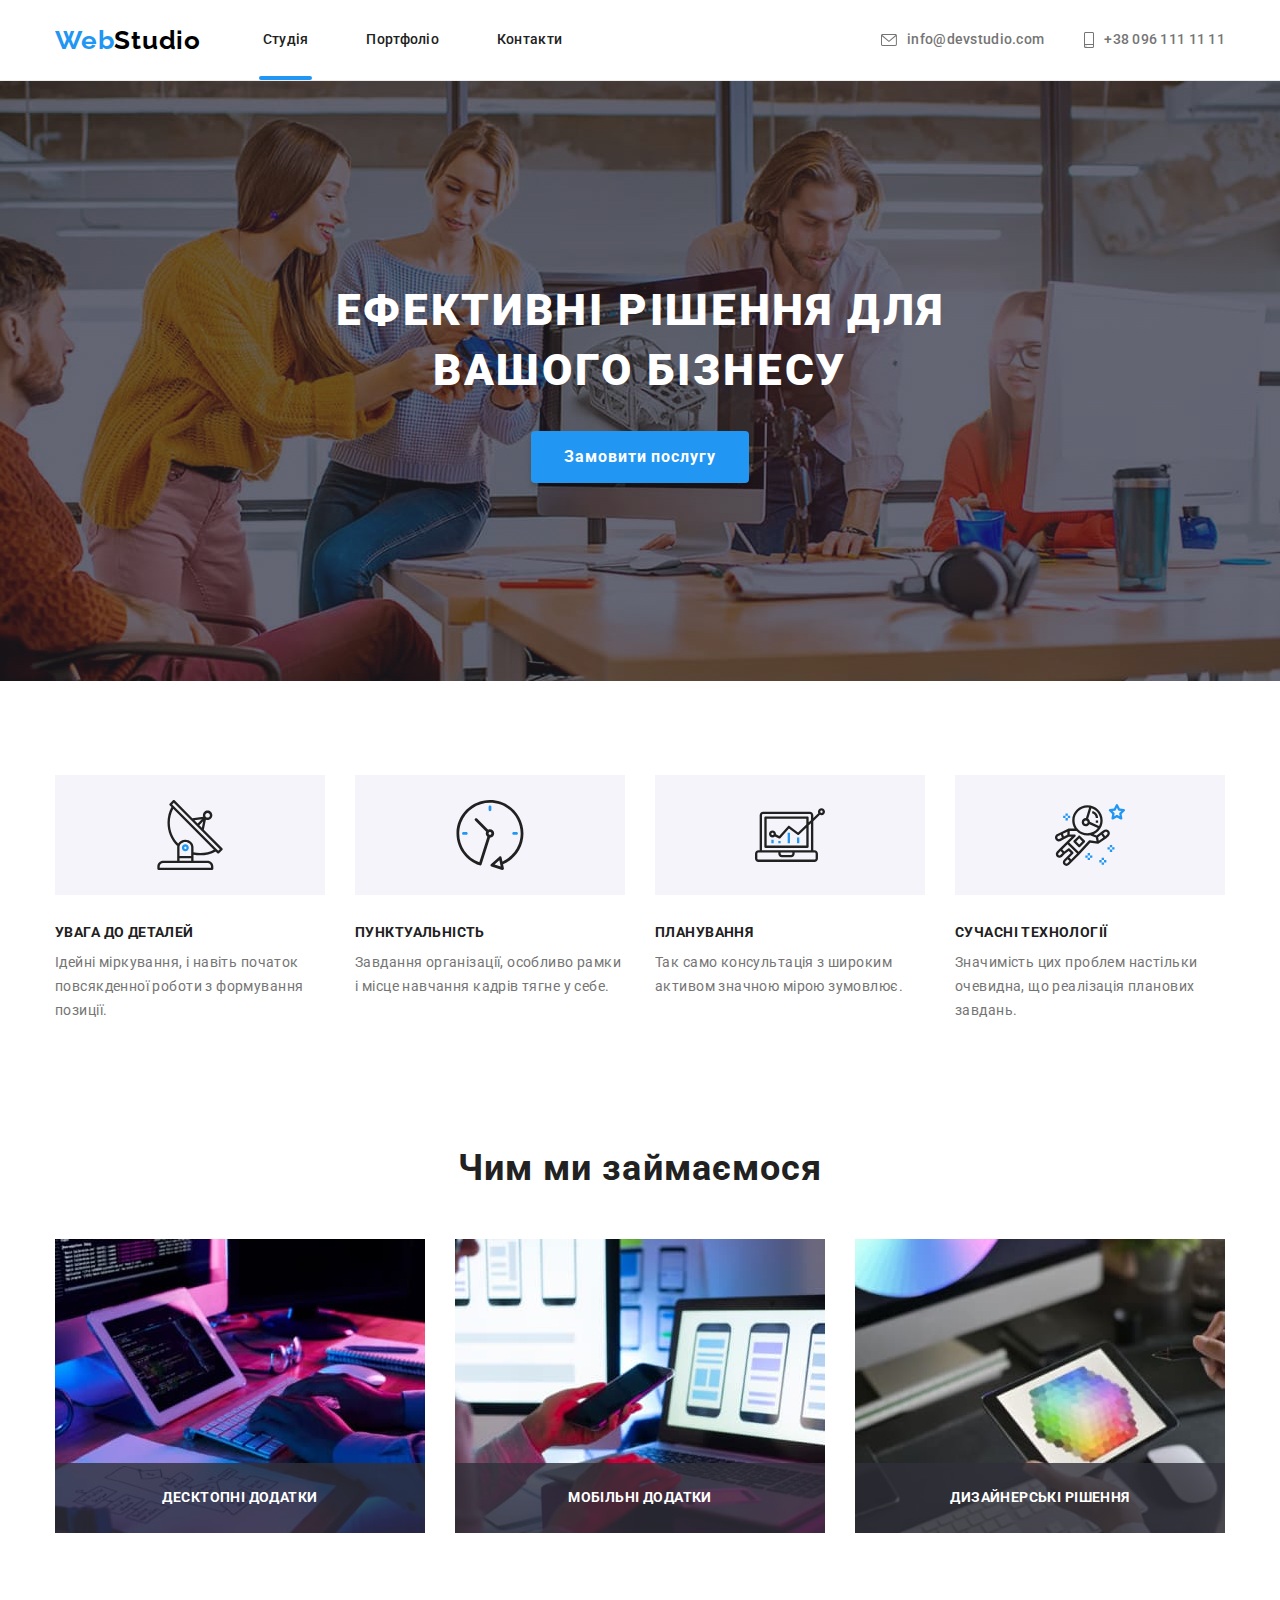
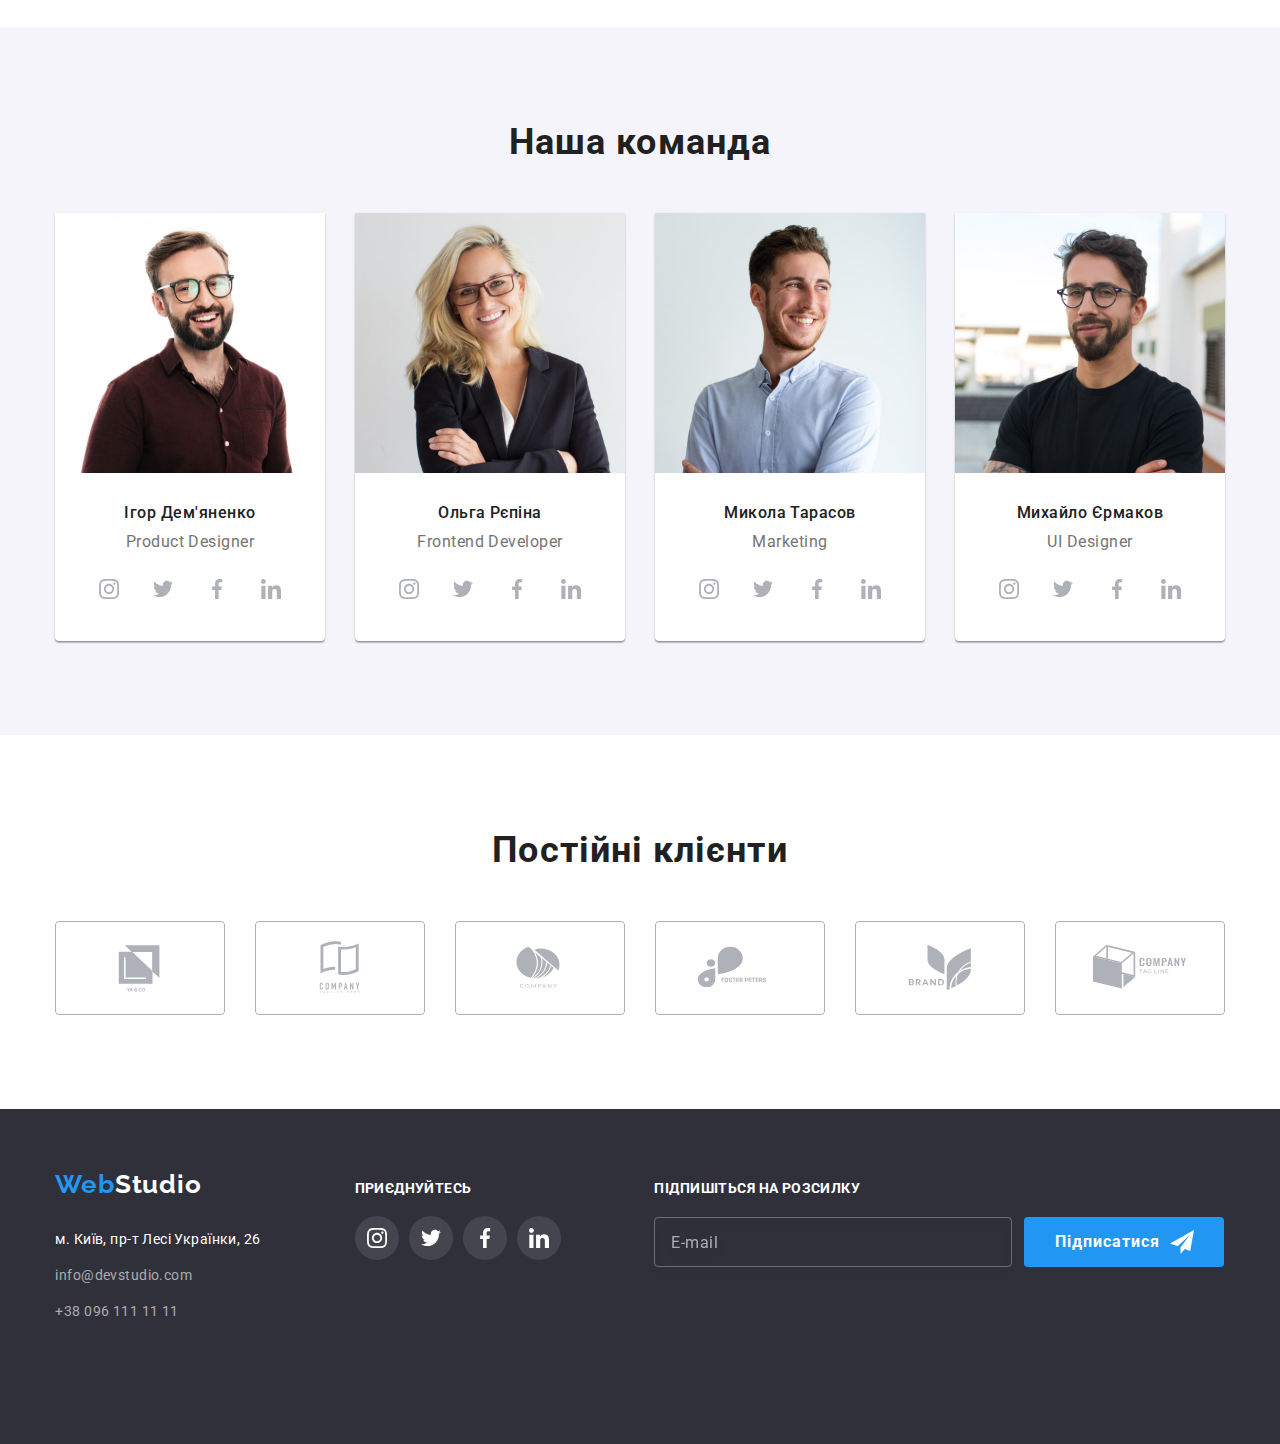
==== commit 757e287a: "v4.0" ====
--- a/index.html
+++ b/index.html
@@ -19,42 +19,64 @@
     <header class="header">
         <div class="container header--position">
             <a href="./index.html" class="header__logo link"><span class="logo--blue">Web</span>Studio</a>
-            <nav class="header__navigation">
-                <ul class="header__navigation-list list">
-                    <li class="header__navigation-item">
-                        <a href="./index.html" class="header__navigation-link header__navigation-link--active link">Студія</a>
-                    </li>
-                    <li class="header__navigation-item">
-                        <a href="./portfolio.html" class="header__navigation-link link">Портфоліо</a>
-                    </li>
-                    <li class="header__navigation-item">
-                        <a href="" class="header__navigation-link link">Контакти</a>
+            <div class="menu-container" id="menu-container" data-menu>
+                <nav class="header__navigation">
+                    <ul class="header__navigation-list list">
+                        <li class="header__navigation-item">
+                            <a href="./index.html" class="header__navigation-link header__navigation-link--active link">Студія</a>
+                        </li>
+                        <li class="header__navigation-item">
+                            <a href="./portfolio.html" class="header__navigation-link link">Портфоліо</a>
+                        </li>
+                        <li class="header__navigation-item">
+                            <a href="" class="header__navigation-link link">Контакти</a>
+                        </li>
+                    </ul>
+                </nav>
+                <ul class="header__contacts list">
+                    <li class="header__contacts-item">
+                        <a href="mailto:info@devstudio.com" class="header__mail link">
+                            <svg class="header__contacts-icon" width="16" height="12">
+                                <use href="./images/icons.svg#icon-envelope"></use>
+                            </svg>
+                            info@devstudio.com
+                        </a>
+                    </li>
+                    <li class="header__contacts-item">
+                        <a href="tel:+380961111111" class="header__tel link">
+                            <svg class="header__contacts-icon" width="10" height="16">
+                                <use href="./images/icons.svg#icon-smartphone"></use>
+                            </svg>
+                            +38 096 111 11 11
+                        </a>
                     </li>
                 </ul>
-            </nav>
-            <ul class="header__contacts list">
-                <li class="header__contacts-item">
-                    <a href="mailto:info@devstudio.com" class="header__mail link">
-                        <svg class="header__contacts-icon" width="16" height="12">
-                            <use href="./images/icons.svg#icon-envelope"></use>
-                        </svg>
-                        info@devstudio.com
-                    </a>
-                </li>
-                <li class="header__contacts-item">
-                    <a href="tel:+380961111111" class="header__tel link">
-                        <svg class="header__contacts-icon" width="10" height="16">
-                            <use href="./images/icons.svg#icon-smartphone"></use>
-                        </svg>
-                        +38 096 111 11 11
-                    </a>
-                </li>
-            </ul>
-            <button type="button" class="menu-btn is-open"
-                aria-label="Перемикач мобільного меню">
-                <svg width="40" height="40">
+                <ul class="header__social-list">
+                    <li class="header__social-item list">
+                        <a href="#" class="header-soc link">Instagram</a>
+                    </li>
+                    <li class="header__social-item list">
+                        <a href="#" class="header-soc link">Twitter</a>
+                    </li>
+                    <li class="header__social-item list">
+                        <a href="#" class="header-soc link">Facebook</a>
+                    </li>
+                    <li class="header__social-item list">
+                        <a href="#" class="header-soc link">LinkedIn</a>
+                    </li>
+                </ul>
+            </div>
+            <button type="button" 
+                class="menu-btn is-open" 
+                aria-expanded="false"
+                aria-controls="menu-container"
+                data-menu-button
+                >
+                <svg width="40" height="40" 
+                aria-label="Перемикач мобільного меню"
+                >
+                    <use class="icon-menu" href="./images/icons.svg#icon-menu_40px"></use>
                     <use class="icon-close" href="./images/icons.svg#icon-close_40px"></use>
-                    <use class="icon-menu" href="./images/icons.svg#icon-menu_40px"></use>
                 </svg>
             </button>
         </div>
@@ -474,5 +496,6 @@
     <!-- Скріпти JS -->
 
     <script src="./js/modal.js"></script>
+    <script src="./js/menu.js"></script>
 </body>
 </html>--- a/css/main.min.css
+++ b/css/main.min.css
@@ -1 +1 @@
-body{font-family:"Roboto","Raleway","sans-serif";color:#212121;background:#fff}h1,h2,h3,p,ul{margin:0;padding:0}.list{list-style:none}.link{text-decoration:none}.card{display:block}.container{padding-left:15px;padding-right:15px;margin-right:auto;margin-left:auto}@media screen and (min-width: 480px){.container{width:480px}}@media screen and (min-width: 768px){.container{width:768px}}@media screen and (min-width: 1200px){.container{width:1200px}}.section{padding-top:60px;padding-bottom:60px}@media screen and (min-width: 1200px){.section{padding-top:94px;padding-bottom:94px}}.backdrop{position:fixed;top:0;left:0;width:100%;height:100%;background-color:rgba(0,0,0,.2);padding:90px 15px;overflow-y:scroll;opacity:1;-webkit-transition:opacity 250ms cubic-bezier(0.4, 0, 0.2, 1);transition:opacity 250ms cubic-bezier(0.4, 0, 0.2, 1)}.backdrop.is-hidden{opacity:0;pointer-events:none}.backdrop.is-hidden .modal{-webkit-transform:translate(-50%, -50%) scale(1.1);transform:translate(-50%, -50%) scale(1.1)}.modal{position:absolute;top:50%;left:50%;padding:40px;width:450px;height:609px;background-color:#fff;-webkit-box-shadow:0px 1px 3px rgba(0,0,0,.12),0px 1px 1px rgba(0,0,0,.14),0px 2px 1px rgba(0,0,0,.2);box-shadow:0px 1px 3px rgba(0,0,0,.12),0px 1px 1px rgba(0,0,0,.14),0px 2px 1px rgba(0,0,0,.2);border-radius:4px;-webkit-transform:translate(-50%, -50%) scale(1);transform:translate(-50%, -50%) scale(1);-webkit-transition:-webkit-transform 250ms cubic-bezier(0.4, 0, 0.2, 1);transition:-webkit-transform 250ms cubic-bezier(0.4, 0, 0.2, 1);transition:transform 250ms cubic-bezier(0.4, 0, 0.2, 1);transition:transform 250ms cubic-bezier(0.4, 0, 0.2, 1), -webkit-transform 250ms cubic-bezier(0.4, 0, 0.2, 1)}@media screen and (min-width: 1200px){.modal{width:528px;height:581px}}.modal__btn--close{position:absolute;top:8px;right:8px;display:-webkit-box;display:-ms-flexbox;display:flex;-webkit-box-pack:center;-ms-flex-pack:center;justify-content:center;-webkit-box-align:center;-ms-flex-align:center;align-items:center;width:30px;height:30px;padding:0;color:#000;background-color:#fff;border:1px solid rgba(0,0,0,.1);border-radius:50%;cursor:pointer;-webkit-transition:color 250ms cubic-bezier(0.4, 0, 0.2, 1);transition:color 250ms cubic-bezier(0.4, 0, 0.2, 1)}.modal__btn--close:hover{color:#2196f3}.x-close{fill:currentColor}.modal__title{margin-right:auto;margin-left:auto;margin-bottom:12px;width:100%;color:#212121;font-weight:700;font-size:20px;line-height:1.5;text-align:center;letter-spacing:.03em}@media screen and (min-width: 1200px){.modal__title{font-size:20px;line-height:1.15}}.modal__form{margin-right:auto;margin-left:auto;width:370px}@media screen and (min-width: 1200px){.modal__form{width:448px}}.modal__field{display:block;margin-bottom:10px;font-size:inherit}.modal__label{display:block;margin-bottom:4px;color:#757575;font-size:12px;line-height:1.17;letter-spacing:.01em}.modal__input{width:100%;padding:12px 12px 12px 42px;outline:none;font-size:12px;line-height:1.17;letter-spacing:.01em;border:1px solid rgba(33,33,33,.2);border-radius:4px;-webkit-transition:border-color 250ms cubic-bezier(0.4, 0, 0.2, 1);transition:border-color 250ms cubic-bezier(0.4, 0, 0.2, 1)}.modal__input:focus-within~.modal__icon,.modal__input:hover~.modal__icon{color:#2196f3}.modal__input:hover,.modal__input:focus{border-color:#2196f3}.modal__thumb{position:relative}.modal__icon{position:absolute;top:50%;left:12px;fill:currentColor;-webkit-transition:color 250ms cubic-bezier(0.4, 0, 0.2, 1);transition:color 250ms cubic-bezier(0.4, 0, 0.2, 1)}.modal__textarea{resize:none;width:100%;height:120px;padding:12px 16px;outline:none;font-size:12px;line-height:1.17;letter-spacing:.01em;border:1px solid rgba(33,33,33,.2);border-radius:4px;-webkit-transition:border-color 250ms cubic-bezier(0.4, 0, 0.2, 1);transition:border-color 250ms cubic-bezier(0.4, 0, 0.2, 1)}.modal__textarea::-webkit-input-placeholder{color:rgba(117,117,117,.5)}.modal__textarea::-moz-placeholder{color:rgba(117,117,117,.5)}.modal__textarea:-ms-input-placeholder{color:rgba(117,117,117,.5)}.modal__textarea::-ms-input-placeholder{color:rgba(117,117,117,.5)}.modal__textarea::placeholder{color:rgba(117,117,117,.5)}.modal__textarea:hover,.modal__textarea:focus{border-color:#2196f3}.modal__checkbox{-webkit-appearance:none;-moz-appearance:none;appearance:none}.modal__checkbox:checked+.modal__checkbox-icon{border-color:#2196f3;background-color:#2196f3;background-image:url("../images/icons/check.svg");background-position:center;background-repeat:no-repeat;background-origin:border-box}.checkbox{display:-webkit-box;display:-ms-flexbox;display:flex;-webkit-box-pack:center;-ms-flex-pack:center;justify-content:center;-webkit-box-align:center;-ms-flex-align:center;align-items:center;margin-bottom:30px}.modal__checkbox-icon{display:inline-block;width:15px;height:15px;border:2px solid #212121;border-radius:2px;-webkit-transition:border-color 250ms cubic-bezier(0.4, 0, 0.2, 1),background-color 250ms cubic-bezier(0.4, 0, 0.2, 1);transition:border-color 250ms cubic-bezier(0.4, 0, 0.2, 1),background-color 250ms cubic-bezier(0.4, 0, 0.2, 1)}.modal__terms{display:inline-block;margin-left:8px;width:346px;color:#757575;font-size:12px;line-height:1.17;letter-spacing:.03em}@media screen and (min-width: 1200px){.modal__terms{width:425px;font-size:14px;line-height:1.71}}.modal__contract{color:#2196f3}.modal__btn--submit{display:block;padding:10px 52px;margin-right:auto;margin-left:auto;font-family:"Roboto";color:#fff;background-color:#2196f3;-webkit-box-shadow:0px 4px 4px rgba(0,0,0,.15);box-shadow:0px 4px 4px rgba(0,0,0,.15);font-size:16px;font-weight:700;line-height:1.88;letter-spacing:.06em;border:1px solid rgba(0,0,0,0);border-radius:4px;cursor:pointer;-webkit-transition:background-color 250ms cubic-bezier(0.4, 0, 0.2, 1);transition:background-color 250ms cubic-bezier(0.4, 0, 0.2, 1)}.modal__btn--submit:hover,.modal__btn--submit:focus{background-color:#188ce8}.header{border-bottom:1px solid #ececec}.header--position{display:-webkit-box;display:-ms-flexbox;display:flex;-webkit-box-align:center;-ms-flex-align:center;align-items:center;-webkit-box-pack:justify;-ms-flex-pack:justify;justify-content:space-between}.menu-btn{display:-webkit-inline-box;display:-ms-inline-flexbox;display:inline-flex;margin:0;padding:0;border:none;background-color:rgba(0,0,0,0)}.menu-btn .icon-close{display:none}.menu-btn.is-open .icon-close{display:block}.menu-btn.is-open .icon-menu{display:none}.footer{padding-top:60px;padding-bottom:60px;background:#2f303a}.footer--position{text-align:center}@media screen and (min-width: 768px){.footer--position{display:-webkit-box;display:-ms-flexbox;display:flex;-webkit-box-align:baseline;-ms-flex-align:baseline;align-items:baseline;-ms-flex-pack:distribute;justify-content:space-around;-ms-flex-wrap:wrap;flex-wrap:wrap}}@media screen and (min-width: 1200px){.footer--position{display:-webkit-box;display:-ms-flexbox;display:flex;-webkit-box-align:baseline;-ms-flex-align:baseline;align-items:baseline;text-align:left}}.header__logo{display:block;margin-top:16px;margin-bottom:16px;font-family:"Raleway";color:#000;font-size:24px;font-weight:700;line-height:1.17;letter-spacing:.03em}@media screen and (min-width: 1200px){.header__logo{font-size:26px;line-height:1.19}}.footer__logo{display:block;margin-right:auto;margin-left:auto;margin-bottom:20px;font-family:"Raleway";color:#fff;font-size:24px;font-weight:700;line-height:1.17;letter-spacing:.03em}@media screen and (min-width: 1200px){.footer__logo{display:inline-block;margin-bottom:28px;font-size:26px;line-height:1.19}}.logo--blue{color:#2196f3}@media screen and (max-width: 767px){.header__navigation-list{display:none}}@media screen and (min-width: 768px){.header__navigation-list{display:-webkit-box;display:-ms-flexbox;display:flex}}@media screen and (min-width: 1200px){.header__navigation-list{display:-webkit-box;display:-ms-flexbox;display:flex;margin-left:93px}}@media screen and (max-width: 767px){.header__navigation-item{display:none}}@media screen and (min-width: 768px)and (max-width: 1199px){.header__navigation-item{position:relative}.header__navigation-item+.header__navigation-item{margin-left:50px}}@media screen and (min-width: 1200px){.header__navigation-item{position:relative}.header__navigation-item:not(:last-child){margin-right:50px}}@media screen and (max-width: 767px){.header__navigation-link{display:none}}@media screen and (min-width: 768px){.header__navigation-link{position:relative;display:block;padding-top:32px;padding-bottom:32px;padding-right:4px;padding-left:4px;color:#212121;font-size:14px;font-weight:500;line-height:1.14;letter-spacing:.02em;-webkit-transition:color 250ms cubic-bezier(0.4, 0, 0.2, 1);transition:color 250ms cubic-bezier(0.4, 0, 0.2, 1)}.header__navigation-link:hover,.header__navigation-link:focus,.header__navigation-link:active{color:#2196f3}}@media screen and (max-width: 767px){.header__navigation-link--active::after{display:none}}@media screen and (min-width: 768px){.header__navigation-link--active::after{position:absolute;content:"";width:100%;height:4px;display:block;background:#2196f3;border-radius:2px;bottom:0;left:0}}@media screen and (max-width: 767px){.header__contacts{display:none}}@media screen and (min-width: 1200px){.header__contacts{display:-webkit-box;display:-ms-flexbox;display:flex;margin-left:auto}}@media screen and (min-width: 1200px){.header__contacts-item+.header__contacts-item{margin-left:40px}}.header__mail,.header__tel{display:-webkit-box;display:-ms-flexbox;display:flex;-webkit-box-align:center;-ms-flex-align:center;align-items:center;color:#757575;font-size:12px;font-weight:500;line-height:1.17;letter-spacing:.02em;-webkit-transition:color 250ms cubic-bezier(0.4, 0, 0.2, 1);transition:color 250ms cubic-bezier(0.4, 0, 0.2, 1)}.header__mail:hover,.header__mail:focus,.header__tel:hover,.header__tel:focus{color:#2196f3}@media screen and (min-width: 1200px){.header__mail,.header__tel{font-size:14px;line-height:1.14;padding-top:10px;padding-bottom:10px}}@media screen and (min-width: 768px)and (max-width: 1199px){.header__mail{margin-bottom:10px}}.header__contacts-icon{fill:currentColor;margin-right:10px}.hero{padding-top:118px;padding-bottom:118px;max-width:1600px;height:400px;margin-right:auto;margin-left:auto;background-color:#c4c4c4;background-image:-webkit-gradient(linear, left top, right top, from(rgba(47, 48, 58, 0.4)), to(rgba(47, 48, 58, 0.4))),url("../images/bghero.jpg");background-image:linear-gradient(to right, rgba(47, 48, 58, 0.4), rgba(47, 48, 58, 0.4)),url("../images/bghero.jpg");background-repeat:no-repeat;background-position:center;background-size:cover;text-align:center}@media screen and (min-width: 1200px){.hero{padding-top:200px;padding-bottom:200px;height:600px}}.hero__title{margin-right:auto;margin-left:auto;margin-bottom:30px;width:360px;color:#fff;text-transform:uppercase;font-size:26px;font-weight:900;line-height:1.62;letter-spacing:.06em}@media screen and (min-width: 1200px){.hero__title{width:700px;font-size:44px;line-height:1.36}}.hero__btn{display:inline-block;padding:10px 24px;font-family:"Roboto";color:#fff;background-color:#2196f3;-webkit-box-shadow:0px 4px 4px rgba(0,0,0,.15);box-shadow:0px 4px 4px rgba(0,0,0,.15);font-size:16px;font-weight:700;line-height:1.88;letter-spacing:.06em;border:1px solid rgba(0,0,0,0);border-radius:4px;cursor:pointer;-webkit-transition:background-color 250ms cubic-bezier(0.4, 0, 0.2, 1);transition:background-color 250ms cubic-bezier(0.4, 0, 0.2, 1)}.hero__btn:hover,.hero__btn:focus{background-color:#188ce8}@media screen and (min-width: 1200px){.hero__btn{padding:10px 32px}}.benefits__box{display:block}@media screen and (min-width: 768px){.benefits__box{display:-webkit-box;display:-ms-flexbox;display:flex;-ms-flex-wrap:wrap;flex-wrap:wrap}}@media screen and (max-width: 767px){.benefits__item{width:100%}.benefits__item:not(:last-child){margin-bottom:30px}}@media screen and (min-width: 768px){.benefits__item{-ms-flex-preferred-size:calc((100% - 60px)/2);flex-basis:calc((100% - 60px)/2)}.benefits__item+.benefits__item{margin-left:30px}.benefits__item:nth-child(3){margin-left:0}.benefits__item:nth-child(-n+2){margin-bottom:30px}}@media screen and (min-width: 1200px){.benefits__item{-ms-flex-preferred-size:calc((100% - 90px)/4);flex-basis:calc((100% - 90px)/4)}.benefits__item+.benefits__item{margin-left:30px}}.benefits__content{display:-webkit-box;display:-ms-flexbox;display:flex;-webkit-box-pack:center;-ms-flex-pack:center;justify-content:center;-webkit-box-align:center;-ms-flex-align:center;align-items:center;padding-top:25px;padding-bottom:25px;margin-bottom:30px;background-color:#f5f4fa}@media screen and (min-width: 480px){.benefits__content{padding:25px 190px}}@media screen and (min-width: 768px){.benefits__content{padding:25px 142px}}@media screen and (min-width: 1200px){.benefits__content{padding:25px 100px}}.benefits__title{margin-bottom:10px;font-size:14px;text-transform:uppercase;line-height:1.14;letter-spacing:.03em}@media screen and (max-width: 767px){.benefits__title{text-align:center}}.benefits__paragraph{color:#757575;font-size:14px;line-height:1.71;letter-spacing:.03em}.features{padding-top:0px}@media screen and (max-width: 1199px){.features{display:none}}.features__title{margin-bottom:50px;font-size:36px;line-height:1.17;text-align:center;letter-spacing:.03em}.features__list{display:-webkit-box;display:-ms-flexbox;display:flex}.features__item{position:relative}.features__item+.features__item{margin-left:30px}.features__description{display:-webkit-box;display:-ms-flexbox;display:flex;position:absolute;bottom:0;width:100%;height:70px;-webkit-box-align:center;-ms-flex-align:center;align-items:center;-webkit-box-pack:center;-ms-flex-pack:center;justify-content:center;color:#fff;background:rgba(47,48,58,.8);font-weight:700;font-size:14px;line-height:1.14;text-align:center;letter-spacing:.03em;text-transform:uppercase}.team{background:#f5f4fa}.team__title{margin-bottom:30px;font-size:28px;line-height:1.18;text-align:center;letter-spacing:.03em}@media screen and (min-width: 1200px){.team__title{margin-bottom:50px;font-size:36px;line-height:1.17}}.teammates{display:block}@media screen and (min-width: 768px){.teammates{display:-webkit-box;display:-ms-flexbox;display:flex;-ms-flex-wrap:wrap;flex-wrap:wrap}}@media screen and (min-width: 1200px){.teammates{display:-webkit-box;display:-ms-flexbox;display:flex}}.teammates__item{width:100%;background:#fff;-webkit-box-shadow:0px 1px 3px rgba(0,0,0,.12),0px 1px 1px rgba(0,0,0,.14),0px 2px 1px rgba(0,0,0,.2);box-shadow:0px 1px 3px rgba(0,0,0,.12),0px 1px 1px rgba(0,0,0,.14),0px 2px 1px rgba(0,0,0,.2);border-radius:0px 0px 4px 4px;text-align:center}@media screen and (max-width: 767px){.teammates__item{margin-bottom:30px}}@media screen and (min-width: 768px)and (max-width: 1199px){.teammates__item{width:354px}.teammates__item+.teammates__item{margin-left:30px}.teammates__item:nth-child(3){margin-left:0}.teammates__item:nth-child(-n+2){margin-bottom:30px}}@media screen and (min-width: 1200px){.teammates__item{width:270px}.teammates__item+.teammates__item{margin-left:30px}}.teammates__photo{width:100%}.teammates__position-name{padding:30px 0}.teammates__name{margin-bottom:10px;font-size:16px;font-weight:500;line-height:1.19;letter-spacing:.03em}.teammates__position{margin-bottom:16px;color:#757575;font-size:16px;font-weight:400;line-height:1.19;letter-spacing:.03em}.teammates__socials{display:-webkit-box;display:-ms-flexbox;display:flex;-webkit-box-pack:center;-ms-flex-pack:center;justify-content:center;margin-right:auto;margin-left:auto;width:206px}.teammates__socials-icon{-ms-flex-preferred-size:calc((100% - 40px)/4);flex-basis:calc((100% - 40px)/4)}.teammates__socials-icon+.teammates__socials-icon{margin-left:10px}.teammates__socials-link{display:-webkit-box;display:-ms-flexbox;display:flex;-webkit-box-pack:center;-ms-flex-pack:center;justify-content:center;-webkit-box-align:center;-ms-flex-align:center;align-items:center;width:44px;height:44px;padding:0;color:#afb1b8;border:none;border-radius:50%;-webkit-transition:color 250ms cubic-bezier(0.4, 0, 0.2, 1),background-color 250ms cubic-bezier(0.4, 0, 0.2, 1);transition:color 250ms cubic-bezier(0.4, 0, 0.2, 1),background-color 250ms cubic-bezier(0.4, 0, 0.2, 1)}.teammates__socials-link:hover,.teammates__socials-link:focus{color:#fff;background-color:#2196f3}.soc-icon{fill:currentColor}.clients__title{margin-bottom:30px;font-size:28px;line-height:1.18;text-align:center;letter-spacing:.03em}@media screen and (min-width: 1200px){.clients__title{margin-bottom:50px;font-size:36px;line-height:1.17}}.clients__list{display:-webkit-box;display:-ms-flexbox;display:flex;-ms-flex-wrap:wrap;flex-wrap:wrap}.clients__item{border:1px solid #afb1b8;border-radius:4px;-webkit-transition:color 250ms cubic-bezier(0.4, 0, 0.2, 1);transition:color 250ms cubic-bezier(0.4, 0, 0.2, 1)}.clients__item:hover,.clients__item:focus{border-color:#2196f3}@media screen and (max-width: 767px){.clients__item{-ms-flex-preferred-size:calc((100% - 30px)/2);flex-basis:calc((100% - 30px)/2);margin-right:30px;margin-bottom:30px}.clients__item:nth-child(2n){margin-right:0}.clients__item:nth-child(n+5){margin-bottom:0}}@media screen and (min-width: 768px)and (max-width: 1199px){.clients__item{-ms-flex-preferred-size:calc((100% - 60px)/3);flex-basis:calc((100% - 60px)/3);margin-right:30px;margin-bottom:30px}.clients__item:nth-child(3n){margin-right:0}.clients__item:nth-child(n+4){margin-bottom:0}}@media screen and (min-width: 1200px){.clients__item{-ms-flex-preferred-size:calc((100% - 150px)/6);flex-basis:calc((100% - 150px)/6)}.clients__item+.clients__item{margin-left:30px}}.clients__link{display:-webkit-box;display:-ms-flexbox;display:flex;-webkit-box-pack:center;-ms-flex-pack:center;justify-content:center;-webkit-box-align:center;-ms-flex-align:center;align-items:center;height:92px;padding:0;color:#afb1b8;border:none;-webkit-transition:color 250ms cubic-bezier(0.4, 0, 0.2, 1);transition:color 250ms cubic-bezier(0.4, 0, 0.2, 1)}.clients__link:hover,.clients__link:focus{color:#2196f3}.client__icon{fill:currentColor}.footer__content{margin-bottom:60px}.footer__address{margin-bottom:8px;color:#fff;font-style:normal;font-size:14px;line-height:1.71;letter-spacing:.03em}@media screen and (min-width: 1200px){.footer__address{margin-bottom:12px}}.footer__mail,.footer__tel{color:rgba(255,255,255,.6);font-size:14px;line-height:1.71;letter-spacing:.03em;font-style:normal;-webkit-transition:color 250ms cubic-bezier(0.4, 0, 0.2, 1);transition:color 250ms cubic-bezier(0.4, 0, 0.2, 1)}.footer__mail:hover,.footer__mail:focus,.footer__tel:hover,.footer__tel:focus{color:#2196f3}.footer__mail{display:block;margin-bottom:8px}@media screen and (min-width: 1200px){.footer__mail{margin-bottom:12px}}@media screen and (min-width: 1200px){.footer-soc{margin-left:93px}}.footer-soc__title{margin-bottom:20px;color:#fff;font-weight:700;font-size:14px;line-height:16px;letter-spacing:.03em;text-transform:uppercase}.footer-soc__actions{display:-webkit-box;display:-ms-flexbox;display:flex;-webkit-box-pack:center;-ms-flex-pack:center;justify-content:center;margin-bottom:60px}.footer-soc__item{margin-left:10px}.footer-soc__item:nth-child(1){margin-left:0}@media screen and (min-width: 1200px){.footer-soc__item{-ms-flex-preferred-size:calc((100% - 40px)/4);flex-basis:calc((100% - 40px)/4)}.footer-soc__item+.footer-soc__item{margin-left:10px}}.footer-soc__link{display:-webkit-box;display:-ms-flexbox;display:flex;-webkit-box-pack:center;-ms-flex-pack:center;justify-content:center;-webkit-box-align:center;-ms-flex-align:center;align-items:center;width:44px;height:44px;padding:0;color:#fff;background-color:rgba(255,255,255,.1);border:none;border-radius:50%;-webkit-transition:background-color 250ms cubic-bezier(0.4, 0, 0.2, 1);transition:background-color 250ms cubic-bezier(0.4, 0, 0.2, 1)}.footer-soc__link:hover,.footer-soc__link:focus{background-color:#2196f3}.footer-soc__icon{fill:currentColor}@media screen and (min-width: 1200px){.subscribe{margin-left:93px}}.subscribe__title{margin-bottom:20px;color:#fff;font-weight:700;font-size:14px;line-height:1.14;letter-spacing:.03em;text-transform:uppercase}@media screen and (min-width: 1200px){.subscribe__form{display:-webkit-box;display:-ms-flexbox;display:flex;gap:12px}}.subscribe__input{padding-top:15px;padding-bottom:15px;padding-left:16px;height:50px;width:100%;outline:none;color:#fff;background-color:rgba(0,0,0,0);border:1px solid rgba(255,255,255,.3);-webkit-filter:drop-shadow(0px 4px 4px rgba(0, 0, 0, 0.15));filter:drop-shadow(0px 4px 4px rgba(0, 0, 0, 0.15));border-radius:4px}.subscribe__input::-webkit-input-placeholder{color:rgba(255,255,255,.6);font-size:16px;line-height:1.25;letter-spacing:.03em}.subscribe__input::-moz-placeholder{color:rgba(255,255,255,.6);font-size:16px;line-height:1.25;letter-spacing:.03em}.subscribe__input:-ms-input-placeholder{color:rgba(255,255,255,.6);font-size:16px;line-height:1.25;letter-spacing:.03em}.subscribe__input::-ms-input-placeholder{color:rgba(255,255,255,.6);font-size:16px;line-height:1.25;letter-spacing:.03em}.subscribe__input::placeholder{color:rgba(255,255,255,.6);font-size:16px;line-height:1.25;letter-spacing:.03em}@media screen and (min-width: 1200px){.subscribe__input{width:358px}}.subscribe__btn{display:-webkit-inline-box;display:-ms-inline-flexbox;display:inline-flex;-webkit-box-align:center;-ms-flex-align:center;align-items:center;-webkit-box-pack:center;-ms-flex-pack:center;justify-content:center;width:200px;height:50px;gap:10px;font-family:"Roboto";color:#fff;background-color:#2196f3;font-size:16px;font-weight:700;line-height:1.88;letter-spacing:.06em;border:1px solid rgba(0,0,0,0);border-radius:4px;cursor:pointer;-webkit-transition:background-color 250ms cubic-bezier(0.4, 0, 0.2, 1);transition:background-color 250ms cubic-bezier(0.4, 0, 0.2, 1)}.subscribe__btn:hover,.subscribe__btn:focus{background-color:#188ce8}@media screen and (max-width: 1199px){.subscribe__btn{margin-top:20px}}.portfolio-btn{margin-bottom:50px;display:-webkit-box;display:-ms-flexbox;display:flex;-webkit-box-pack:center;-ms-flex-pack:center;justify-content:center}.portfolio-btn__item+.portfolio-btn__item{margin-left:8px}.portfolio-btn__body{padding:6px 22px;font-family:"Roboto";background-color:#f5f4fa;font-size:16px;font-weight:500;line-height:1.63;text-align:center;letter-spacing:.03em;border-radius:4px;border-color:rgba(0,0,0,0);cursor:pointer;-webkit-transition:color 250ms cubic-bezier(0.4, 0, 0.2, 1),background-color 250ms cubic-bezier(0.4, 0, 0.2, 1),-webkit-box-shadow 250ms cubic-bezier(0.4, 0, 0.2, 1);transition:color 250ms cubic-bezier(0.4, 0, 0.2, 1),background-color 250ms cubic-bezier(0.4, 0, 0.2, 1),-webkit-box-shadow 250ms cubic-bezier(0.4, 0, 0.2, 1);transition:color 250ms cubic-bezier(0.4, 0, 0.2, 1),background-color 250ms cubic-bezier(0.4, 0, 0.2, 1),box-shadow 250ms cubic-bezier(0.4, 0, 0.2, 1);transition:color 250ms cubic-bezier(0.4, 0, 0.2, 1),background-color 250ms cubic-bezier(0.4, 0, 0.2, 1),box-shadow 250ms cubic-bezier(0.4, 0, 0.2, 1),-webkit-box-shadow 250ms cubic-bezier(0.4, 0, 0.2, 1)}.portfolio-btn__body:hover,.portfolio-btn__body:focus,.portfolio-btn__body:active{color:#fff;background-color:#2196f3;-webkit-box-shadow:0px 3px 1px rgba(0,0,0,.1),0px 1px 2px rgba(0,0,0,.08),0px 2px 2px rgba(0,0,0,.12);box-shadow:0px 3px 1px rgba(0,0,0,.1),0px 1px 2px rgba(0,0,0,.08),0px 2px 2px rgba(0,0,0,.12)}.project{display:-webkit-box;display:-ms-flexbox;display:flex;-ms-flex-wrap:wrap;flex-wrap:wrap}.project__item{-ms-flex-preferred-size:calc((100% - 60px)/3);flex-basis:calc((100% - 60px)/3);margin-right:30px;margin-bottom:30px;-webkit-transition:-webkit-box-shadow 250ms cubic-bezier(0.4, 0, 0.2, 1);transition:-webkit-box-shadow 250ms cubic-bezier(0.4, 0, 0.2, 1);transition:box-shadow 250ms cubic-bezier(0.4, 0, 0.2, 1);transition:box-shadow 250ms cubic-bezier(0.4, 0, 0.2, 1), -webkit-box-shadow 250ms cubic-bezier(0.4, 0, 0.2, 1)}.project__item:nth-child(3n){margin-right:0}.project__item:nth-last-child(-n+3){margin-bottom:0}.project__item:hover{-webkit-box-shadow:0px 1px 1px rgba(0,0,0,.12),0px 4px 4px rgba(0,0,0,.06),1px 4px 6px rgba(0,0,0,.16);box-shadow:0px 1px 1px rgba(0,0,0,.12),0px 4px 4px rgba(0,0,0,.06),1px 4px 6px rgba(0,0,0,.16)}.project__content{margin-top:-5px;padding:20px 24px;border:1px solid #eee}.project__title{margin-bottom:4px;font-size:18px;line-height:2;letter-spacing:.06em}.project__description{color:#757575;font-size:16px;line-height:1.88;letter-spacing:.03em}.project__thumb{position:relative;overflow:hidden}.project__overlay{position:absolute;top:0;left:0;width:100%;height:100%;background-color:rgba(33,150,243,.9);-webkit-transform:translateY(100%);transform:translateY(100%);-webkit-transition:-webkit-transform 250ms cubic-bezier(0.4, 0, 0.2, 1);transition:-webkit-transform 250ms cubic-bezier(0.4, 0, 0.2, 1);transition:transform 250ms cubic-bezier(0.4, 0, 0.2, 1);transition:transform 250ms cubic-bezier(0.4, 0, 0.2, 1), -webkit-transform 250ms cubic-bezier(0.4, 0, 0.2, 1)}.project__item:hover .project__overlay{-webkit-transform:translateY(0);transform:translateY(0)}.project__overlay-text{padding:63px 24px;color:#fff;font-weight:400;font-size:18px;line-height:1.56;letter-spacing:.03em}/*# sourceMappingURL=main.min.css.map */+body{font-family:"Roboto","Raleway","sans-serif";color:#212121;background:#fff}h1,h2,h3,p,ul{margin:0;padding:0}.list{list-style:none}.link{text-decoration:none}.card{display:block}.container{padding-left:15px;padding-right:15px;margin-right:auto;margin-left:auto}@media screen and (min-width: 480px){.container{width:480px}}@media screen and (min-width: 768px){.container{width:768px}}@media screen and (min-width: 1200px){.container{width:1200px}}.section{padding-top:60px;padding-bottom:60px}@media screen and (min-width: 1200px){.section{padding-top:94px;padding-bottom:94px}}.backdrop{position:fixed;top:0;left:0;width:100%;height:100%;background-color:rgba(0,0,0,.2);z-index:3;padding:90px 15px;overflow-y:scroll;opacity:1;-webkit-transition:opacity 250ms cubic-bezier(0.4, 0, 0.2, 1);transition:opacity 250ms cubic-bezier(0.4, 0, 0.2, 1)}.backdrop.is-hidden{opacity:0;pointer-events:none}@media screen and (min-width: 1200px){.backdrop.is-hidden .modal{-webkit-transform:translate(-50%, -50%) scale(1.1);transform:translate(-50%, -50%) scale(1.1)}}.modal{position:absolute;padding:40px;width:450px;top:50%;left:50%;height:609px;background-color:#fff;-webkit-box-shadow:0px 1px 3px rgba(0,0,0,.12),0px 1px 1px rgba(0,0,0,.14),0px 2px 1px rgba(0,0,0,.2);box-shadow:0px 1px 3px rgba(0,0,0,.12),0px 1px 1px rgba(0,0,0,.14),0px 2px 1px rgba(0,0,0,.2);border-radius:4px;-webkit-transform:translate(-50%, -50%) scale(1);transform:translate(-50%, -50%) scale(1);-webkit-transition:-webkit-transform 250ms cubic-bezier(0.4, 0, 0.2, 1);transition:-webkit-transform 250ms cubic-bezier(0.4, 0, 0.2, 1);transition:transform 250ms cubic-bezier(0.4, 0, 0.2, 1);transition:transform 250ms cubic-bezier(0.4, 0, 0.2, 1), -webkit-transform 250ms cubic-bezier(0.4, 0, 0.2, 1)}@media screen and (min-width: 1200px){.modal{width:528px;height:581px}}.modal__btn--close{position:absolute;top:8px;right:8px;display:-webkit-box;display:-ms-flexbox;display:flex;-webkit-box-pack:center;-ms-flex-pack:center;justify-content:center;-webkit-box-align:center;-ms-flex-align:center;align-items:center;width:30px;height:30px;padding:0;color:#000;background-color:#fff;border:1px solid rgba(0,0,0,.1);border-radius:50%;cursor:pointer;-webkit-transition:color 250ms cubic-bezier(0.4, 0, 0.2, 1);transition:color 250ms cubic-bezier(0.4, 0, 0.2, 1)}.modal__btn--close:hover{color:#2196f3}.x-close{fill:currentColor}.modal__title{margin-right:auto;margin-left:auto;margin-bottom:12px;width:100%;color:#212121;font-weight:700;font-size:20px;line-height:1.5;text-align:center;letter-spacing:.03em}@media screen and (min-width: 1200px){.modal__title{font-size:20px;line-height:1.15}}.modal__form{margin-right:auto;margin-left:auto;width:370px}@media screen and (min-width: 1200px){.modal__form{width:448px}}.modal__field{display:block;margin-bottom:10px;font-size:inherit}.modal__label{display:block;margin-bottom:4px;color:#757575;font-size:12px;line-height:1.17;letter-spacing:.01em}.modal__input{width:100%;padding:12px 12px 12px 42px;outline:none;font-size:12px;line-height:1.17;letter-spacing:.01em;border:1px solid rgba(33,33,33,.2);border-radius:4px;-webkit-transition:border-color 250ms cubic-bezier(0.4, 0, 0.2, 1);transition:border-color 250ms cubic-bezier(0.4, 0, 0.2, 1)}.modal__input:focus-within~.modal__icon,.modal__input:hover~.modal__icon{color:#2196f3}.modal__input:hover,.modal__input:focus{border-color:#2196f3}.modal__thumb{position:relative}.modal__icon{position:absolute;top:50%;left:12px;fill:currentColor;-webkit-transition:color 250ms cubic-bezier(0.4, 0, 0.2, 1);transition:color 250ms cubic-bezier(0.4, 0, 0.2, 1)}.modal__textarea{resize:none;width:100%;height:120px;padding:12px 16px;outline:none;font-size:12px;line-height:1.17;letter-spacing:.01em;border:1px solid rgba(33,33,33,.2);border-radius:4px;-webkit-transition:border-color 250ms cubic-bezier(0.4, 0, 0.2, 1);transition:border-color 250ms cubic-bezier(0.4, 0, 0.2, 1)}.modal__textarea::-webkit-input-placeholder{color:rgba(117,117,117,.5)}.modal__textarea::-moz-placeholder{color:rgba(117,117,117,.5)}.modal__textarea:-ms-input-placeholder{color:rgba(117,117,117,.5)}.modal__textarea::-ms-input-placeholder{color:rgba(117,117,117,.5)}.modal__textarea::placeholder{color:rgba(117,117,117,.5)}.modal__textarea:hover,.modal__textarea:focus{border-color:#2196f3}.modal__checkbox{-webkit-appearance:none;-moz-appearance:none;appearance:none}.modal__checkbox:checked+.modal__checkbox-icon{border-color:#2196f3;background-color:#2196f3;background-image:url("../images/icons/check.svg");background-position:center;background-repeat:no-repeat;background-origin:border-box}.checkbox{display:-webkit-box;display:-ms-flexbox;display:flex;-webkit-box-pack:center;-ms-flex-pack:center;justify-content:center;-webkit-box-align:center;-ms-flex-align:center;align-items:center;margin-bottom:30px}.modal__checkbox-icon{display:inline-block;width:15px;height:15px;border:2px solid #212121;border-radius:2px;-webkit-transition:border-color 250ms cubic-bezier(0.4, 0, 0.2, 1),background-color 250ms cubic-bezier(0.4, 0, 0.2, 1);transition:border-color 250ms cubic-bezier(0.4, 0, 0.2, 1),background-color 250ms cubic-bezier(0.4, 0, 0.2, 1)}.modal__terms{display:inline-block;margin-left:8px;width:346px;color:#757575;font-size:12px;line-height:1.17;letter-spacing:.03em}@media screen and (min-width: 1200px){.modal__terms{width:425px;font-size:14px;line-height:1.71}}.modal__contract{color:#2196f3}.modal__btn--submit{display:block;padding:10px 52px;margin-right:auto;margin-left:auto;font-family:"Roboto";color:#fff;background-color:#2196f3;-webkit-box-shadow:0px 4px 4px rgba(0,0,0,.15);box-shadow:0px 4px 4px rgba(0,0,0,.15);font-size:16px;font-weight:700;line-height:1.88;letter-spacing:.06em;border:1px solid rgba(0,0,0,0);border-radius:4px;cursor:pointer;-webkit-transition:background-color 250ms cubic-bezier(0.4, 0, 0.2, 1);transition:background-color 250ms cubic-bezier(0.4, 0, 0.2, 1)}.modal__btn--submit:hover,.modal__btn--submit:focus{background-color:#188ce8}.header{position:relative;border-bottom:1px solid #ececec}.header--position{display:-webkit-box;display:-ms-flexbox;display:flex;-webkit-box-align:center;-ms-flex-align:center;align-items:center;-webkit-box-pack:justify;-ms-flex-pack:justify;justify-content:space-between}.menu-container{display:-webkit-inline-box;display:-ms-inline-flexbox;display:inline-flex;-webkit-box-align:center;-ms-flex-align:center;align-items:center;-webkit-box-pack:justify;-ms-flex-pack:justify;justify-content:space-between}@media screen and (max-width: 767px){.menu-container{display:none;padding:48px 40px;position:absolute;top:0;left:0;width:100%;height:796px;background-color:#fff}.menu-container.is-open{display:block}}.menu-btn{display:-webkit-inline-box;display:-ms-inline-flexbox;display:inline-flex;margin:0;padding:0;border:none;background-color:rgba(0,0,0,0);z-index:2}.menu-btn .icon-close{display:none}.menu-btn.is-open .icon-close{display:block}.menu-btn.is-open .icon-menu{display:none}@media screen and (min-width: 768px){.menu-btn{display:none}}.footer{padding-top:60px;padding-bottom:60px;background:#2f303a}.footer--position{text-align:center}@media screen and (min-width: 768px){.footer--position{display:-webkit-box;display:-ms-flexbox;display:flex;-webkit-box-align:baseline;-ms-flex-align:baseline;align-items:baseline;-ms-flex-pack:distribute;justify-content:space-around;-ms-flex-wrap:wrap;flex-wrap:wrap}}@media screen and (min-width: 1200px){.footer--position{display:-webkit-box;display:-ms-flexbox;display:flex;-webkit-box-align:baseline;-ms-flex-align:baseline;align-items:baseline;text-align:left}}.header__logo{display:block;margin-top:16px;margin-bottom:16px;font-family:"Raleway";color:#000;font-size:24px;font-weight:700;line-height:1.17;letter-spacing:.03em}@media screen and (min-width: 1200px){.header__logo{font-size:26px;line-height:1.19}}.footer__logo{display:block;margin-right:auto;margin-left:auto;margin-bottom:20px;font-family:"Raleway";color:#fff;font-size:24px;font-weight:700;line-height:1.17;letter-spacing:.03em}@media screen and (min-width: 1200px){.footer__logo{display:inline-block;margin-bottom:28px;font-size:26px;line-height:1.19}}.logo--blue{color:#2196f3}@media screen and (max-width: 767px){.header__navigation-list{margin-bottom:300px}}@media screen and (min-width: 768px){.header__navigation-list{display:-webkit-box;display:-ms-flexbox;display:flex;margin-right:90px}}@media screen and (min-width: 1200px){.header__navigation-list{display:-webkit-box;display:-ms-flexbox;display:flex;margin-right:315px}}@media screen and (max-width: 767px){.header__navigation-item{margin-bottom:32px}.header__navigation-item:nth-child(3){margin-bottom:0}}@media screen and (min-width: 768px)and (max-width: 1199px){.header__navigation-item{position:relative}.header__navigation-item+.header__navigation-item{margin-left:50px}}@media screen and (min-width: 1200px){.header__navigation-item{position:relative}.header__navigation-item:not(:last-child){margin-right:50px}}@media screen and (max-width: 767px){.header__navigation-link{display:block;font-weight:500;font-size:40px;line-height:1.18;letter-spacing:.02em;color:#212121;-webkit-transition:color 250ms cubic-bezier(0.4, 0, 0.2, 1);transition:color 250ms cubic-bezier(0.4, 0, 0.2, 1)}}@media screen and (min-width: 768px){.header__navigation-link{position:relative;display:block;padding-top:32px;padding-bottom:32px;padding-right:4px;padding-left:4px;color:#212121;font-size:14px;font-weight:500;line-height:1.14;letter-spacing:.02em;-webkit-transition:color 250ms cubic-bezier(0.4, 0, 0.2, 1);transition:color 250ms cubic-bezier(0.4, 0, 0.2, 1)}}.header__navigation-link:hover,.header__navigation-link:focus,.header__navigation-link:active{color:#2196f3}@media screen and (max-width: 767px){.header__navigation-link--active::after{display:none}}@media screen and (min-width: 768px){.header__navigation-link--active::after{position:absolute;content:"";width:100%;height:4px;display:block;background:#2196f3;border-radius:2px;bottom:0;left:0}}@media screen and (max-width: 767px){.header__contacts{display:-webkit-box;display:-ms-flexbox;display:flex;margin-bottom:64px;-webkit-box-orient:vertical;-webkit-box-direction:reverse;-ms-flex-direction:column-reverse;flex-direction:column-reverse}}@media screen and (min-width: 1200px){.header__contacts{display:-webkit-box;display:-ms-flexbox;display:flex}}@media screen and (min-width: 1200px){.header__contacts-item+.header__contacts-item{margin-left:40px}}.header__mail,.header__tel{display:-webkit-box;display:-ms-flexbox;display:flex;-webkit-box-align:center;-ms-flex-align:center;align-items:center;color:#757575;font-size:12px;font-weight:500;line-height:1.17;letter-spacing:.02em;-webkit-transition:color 250ms cubic-bezier(0.4, 0, 0.2, 1);transition:color 250ms cubic-bezier(0.4, 0, 0.2, 1)}@media screen and (min-width: 1200px){.header__mail,.header__tel{font-size:14px;line-height:1.14;padding-top:10px;padding-bottom:10px}}.header__mail:hover,.header__mail:focus,.header__tel:hover,.header__tel:focus{color:#2196f3}@media screen and (max-width: 767px){.header__tel{margin-bottom:32px;color:#2196f3;font-weight:500;font-size:34px;line-height:1.18;letter-spacing:.02em}}@media screen and (max-width: 767px){.header__mail{color:#757575;font-weight:500;font-size:24px;line-height:1.17;letter-spacing:.02em}}@media screen and (min-width: 768px)and (max-width: 1199px){.header__mail{margin-bottom:10px}}.header__contacts-icon{fill:currentColor;margin-right:10px}@media screen and (max-width: 767px){.header__contacts-icon{display:none}}.header__social-list{display:-webkit-box;display:-ms-flexbox;display:flex}@media screen and (min-width: 768px){.header__social-list{display:none}}.header__social-item{position:relative;display:-webkit-box;display:-ms-flexbox;display:flex;-webkit-box-align:center;-ms-flex-align:center;align-items:center;-webkit-box-pack:baseline;-ms-flex-pack:baseline;justify-content:baseline}.header__social-item:nth-child(n+2)::after{content:" ";display:block;position:absolute;background-color:rgba(33,33,33,.2);width:1px;height:22px;left:-10px}.header__social-item:not(:last-child){margin-right:20px}.header-soc{display:block;color:#2196f3;font-weight:500;font-size:18px;line-height:1.22;letter-spacing:.02em}.hero{padding-top:118px;padding-bottom:118px;max-width:1600px;height:400px;margin-right:auto;margin-left:auto;background-color:#c4c4c4;background-image:-webkit-gradient(linear, left top, right top, from(rgba(47, 48, 58, 0.4)), to(rgba(47, 48, 58, 0.4))),url("../images/bghero.jpg");background-image:linear-gradient(to right, rgba(47, 48, 58, 0.4), rgba(47, 48, 58, 0.4)),url("../images/bghero.jpg");background-repeat:no-repeat;background-position:center;background-size:cover;text-align:center}@media screen and (min-width: 1200px){.hero{padding-top:200px;padding-bottom:200px;height:600px}}.hero__title{margin-right:auto;margin-left:auto;margin-bottom:30px;width:360px;color:#fff;text-transform:uppercase;font-size:26px;font-weight:900;line-height:1.62;letter-spacing:.06em}@media screen and (min-width: 1200px){.hero__title{width:700px;font-size:44px;line-height:1.36}}.hero__btn{display:inline-block;padding:10px 24px;font-family:"Roboto";color:#fff;background-color:#2196f3;-webkit-box-shadow:0px 4px 4px rgba(0,0,0,.15);box-shadow:0px 4px 4px rgba(0,0,0,.15);font-size:16px;font-weight:700;line-height:1.88;letter-spacing:.06em;border:1px solid rgba(0,0,0,0);border-radius:4px;cursor:pointer;-webkit-transition:background-color 250ms cubic-bezier(0.4, 0, 0.2, 1);transition:background-color 250ms cubic-bezier(0.4, 0, 0.2, 1)}.hero__btn:hover,.hero__btn:focus{background-color:#188ce8}@media screen and (min-width: 1200px){.hero__btn{padding:10px 32px}}.benefits__box{display:block}@media screen and (min-width: 768px){.benefits__box{display:-webkit-box;display:-ms-flexbox;display:flex;-ms-flex-wrap:wrap;flex-wrap:wrap}}@media screen and (max-width: 767px){.benefits__item{width:100%}.benefits__item:not(:last-child){margin-bottom:30px}}@media screen and (min-width: 768px){.benefits__item{-ms-flex-preferred-size:calc((100% - 60px)/2);flex-basis:calc((100% - 60px)/2)}.benefits__item+.benefits__item{margin-left:30px}.benefits__item:nth-child(3){margin-left:0}.benefits__item:nth-child(-n+2){margin-bottom:30px}}@media screen and (min-width: 1200px){.benefits__item{-ms-flex-preferred-size:calc((100% - 90px)/4);flex-basis:calc((100% - 90px)/4)}.benefits__item+.benefits__item{margin-left:30px}}.benefits__content{display:-webkit-box;display:-ms-flexbox;display:flex;-webkit-box-pack:center;-ms-flex-pack:center;justify-content:center;-webkit-box-align:center;-ms-flex-align:center;align-items:center;padding-top:25px;padding-bottom:25px;margin-bottom:30px;background-color:#f5f4fa}@media screen and (min-width: 480px){.benefits__content{padding:25px 190px}}@media screen and (min-width: 768px){.benefits__content{padding:25px 142px}}@media screen and (min-width: 1200px){.benefits__content{padding:25px 100px}}.benefits__title{margin-bottom:10px;font-size:14px;text-transform:uppercase;line-height:1.14;letter-spacing:.03em}@media screen and (max-width: 767px){.benefits__title{text-align:center}}.benefits__paragraph{color:#757575;font-size:14px;line-height:1.71;letter-spacing:.03em}.features{padding-top:0px}@media screen and (max-width: 1199px){.features{display:none}}.features__title{margin-bottom:50px;font-size:36px;line-height:1.17;text-align:center;letter-spacing:.03em}.features__list{display:-webkit-box;display:-ms-flexbox;display:flex}.features__item{position:relative}.features__item+.features__item{margin-left:30px}.features__description{display:-webkit-box;display:-ms-flexbox;display:flex;position:absolute;bottom:0;width:100%;height:70px;-webkit-box-align:center;-ms-flex-align:center;align-items:center;-webkit-box-pack:center;-ms-flex-pack:center;justify-content:center;color:#fff;background:rgba(47,48,58,.8);font-weight:700;font-size:14px;line-height:1.14;text-align:center;letter-spacing:.03em;text-transform:uppercase}.team{background:#f5f4fa}.team__title{margin-bottom:30px;font-size:28px;line-height:1.18;text-align:center;letter-spacing:.03em}@media screen and (min-width: 1200px){.team__title{margin-bottom:50px;font-size:36px;line-height:1.17}}.teammates{display:block}@media screen and (min-width: 768px){.teammates{display:-webkit-box;display:-ms-flexbox;display:flex;-ms-flex-wrap:wrap;flex-wrap:wrap}}@media screen and (min-width: 1200px){.teammates{display:-webkit-box;display:-ms-flexbox;display:flex}}.teammates__item{width:100%;background:#fff;-webkit-box-shadow:0px 1px 3px rgba(0,0,0,.12),0px 1px 1px rgba(0,0,0,.14),0px 2px 1px rgba(0,0,0,.2);box-shadow:0px 1px 3px rgba(0,0,0,.12),0px 1px 1px rgba(0,0,0,.14),0px 2px 1px rgba(0,0,0,.2);border-radius:0px 0px 4px 4px;text-align:center}@media screen and (max-width: 767px){.teammates__item{margin-bottom:30px}}@media screen and (min-width: 768px)and (max-width: 1199px){.teammates__item{width:354px}.teammates__item+.teammates__item{margin-left:30px}.teammates__item:nth-child(3){margin-left:0}.teammates__item:nth-child(-n+2){margin-bottom:30px}}@media screen and (min-width: 1200px){.teammates__item{width:270px}.teammates__item+.teammates__item{margin-left:30px}}.teammates__photo{width:100%}.teammates__position-name{padding:30px 0}.teammates__name{margin-bottom:10px;font-size:16px;font-weight:500;line-height:1.19;letter-spacing:.03em}.teammates__position{margin-bottom:16px;color:#757575;font-size:16px;font-weight:400;line-height:1.19;letter-spacing:.03em}.teammates__socials{display:-webkit-box;display:-ms-flexbox;display:flex;-webkit-box-pack:center;-ms-flex-pack:center;justify-content:center;margin-right:auto;margin-left:auto;width:206px}.teammates__socials-icon{-ms-flex-preferred-size:calc((100% - 40px)/4);flex-basis:calc((100% - 40px)/4)}.teammates__socials-icon+.teammates__socials-icon{margin-left:10px}.teammates__socials-link{display:-webkit-box;display:-ms-flexbox;display:flex;-webkit-box-pack:center;-ms-flex-pack:center;justify-content:center;-webkit-box-align:center;-ms-flex-align:center;align-items:center;width:44px;height:44px;padding:0;color:#afb1b8;border:none;border-radius:50%;-webkit-transition:color 250ms cubic-bezier(0.4, 0, 0.2, 1),background-color 250ms cubic-bezier(0.4, 0, 0.2, 1);transition:color 250ms cubic-bezier(0.4, 0, 0.2, 1),background-color 250ms cubic-bezier(0.4, 0, 0.2, 1)}.teammates__socials-link:hover,.teammates__socials-link:focus{color:#fff;background-color:#2196f3}.soc-icon{fill:currentColor}.clients__title{margin-bottom:30px;font-size:28px;line-height:1.18;text-align:center;letter-spacing:.03em}@media screen and (min-width: 1200px){.clients__title{margin-bottom:50px;font-size:36px;line-height:1.17}}.clients__list{display:-webkit-box;display:-ms-flexbox;display:flex;-ms-flex-wrap:wrap;flex-wrap:wrap}.clients__item{border:1px solid #afb1b8;border-radius:4px;-webkit-transition:color 250ms cubic-bezier(0.4, 0, 0.2, 1);transition:color 250ms cubic-bezier(0.4, 0, 0.2, 1)}.clients__item:hover,.clients__item:focus{border-color:#2196f3}@media screen and (max-width: 767px){.clients__item{-ms-flex-preferred-size:calc((100% - 30px)/2);flex-basis:calc((100% - 30px)/2);margin-right:30px;margin-bottom:30px}.clients__item:nth-child(2n){margin-right:0}.clients__item:nth-child(n+5){margin-bottom:0}}@media screen and (min-width: 768px)and (max-width: 1199px){.clients__item{-ms-flex-preferred-size:calc((100% - 60px)/3);flex-basis:calc((100% - 60px)/3);margin-right:30px;margin-bottom:30px}.clients__item:nth-child(3n){margin-right:0}.clients__item:nth-child(n+4){margin-bottom:0}}@media screen and (min-width: 1200px){.clients__item{-ms-flex-preferred-size:calc((100% - 150px)/6);flex-basis:calc((100% - 150px)/6)}.clients__item+.clients__item{margin-left:30px}}.clients__link{display:-webkit-box;display:-ms-flexbox;display:flex;-webkit-box-pack:center;-ms-flex-pack:center;justify-content:center;-webkit-box-align:center;-ms-flex-align:center;align-items:center;height:92px;padding:0;color:#afb1b8;border:none;-webkit-transition:color 250ms cubic-bezier(0.4, 0, 0.2, 1);transition:color 250ms cubic-bezier(0.4, 0, 0.2, 1)}.clients__link:hover,.clients__link:focus{color:#2196f3}.client__icon{fill:currentColor}.footer__content{margin-bottom:60px}.footer__address{margin-bottom:8px;color:#fff;font-style:normal;font-size:14px;line-height:1.71;letter-spacing:.03em}@media screen and (min-width: 1200px){.footer__address{margin-bottom:12px}}.footer__mail,.footer__tel{color:rgba(255,255,255,.6);font-size:14px;line-height:1.71;letter-spacing:.03em;font-style:normal;-webkit-transition:color 250ms cubic-bezier(0.4, 0, 0.2, 1);transition:color 250ms cubic-bezier(0.4, 0, 0.2, 1)}.footer__mail:hover,.footer__mail:focus,.footer__tel:hover,.footer__tel:focus{color:#2196f3}.footer__mail{display:block;margin-bottom:8px}@media screen and (min-width: 1200px){.footer__mail{margin-bottom:12px}}@media screen and (min-width: 1200px){.footer-soc{margin-left:93px}}.footer-soc__title{margin-bottom:20px;color:#fff;font-weight:700;font-size:14px;line-height:16px;letter-spacing:.03em;text-transform:uppercase}.footer-soc__actions{display:-webkit-box;display:-ms-flexbox;display:flex;-webkit-box-pack:center;-ms-flex-pack:center;justify-content:center;margin-bottom:60px}.footer-soc__item{margin-left:10px}.footer-soc__item:nth-child(1){margin-left:0}@media screen and (min-width: 1200px){.footer-soc__item{-ms-flex-preferred-size:calc((100% - 40px)/4);flex-basis:calc((100% - 40px)/4)}.footer-soc__item+.footer-soc__item{margin-left:10px}}.footer-soc__link{display:-webkit-box;display:-ms-flexbox;display:flex;-webkit-box-pack:center;-ms-flex-pack:center;justify-content:center;-webkit-box-align:center;-ms-flex-align:center;align-items:center;width:44px;height:44px;padding:0;color:#fff;background-color:rgba(255,255,255,.1);border:none;border-radius:50%;-webkit-transition:background-color 250ms cubic-bezier(0.4, 0, 0.2, 1);transition:background-color 250ms cubic-bezier(0.4, 0, 0.2, 1)}.footer-soc__link:hover,.footer-soc__link:focus{background-color:#2196f3}.footer-soc__icon{fill:currentColor}@media screen and (min-width: 1200px){.subscribe{margin-left:93px}}.subscribe__title{margin-bottom:20px;color:#fff;font-weight:700;font-size:14px;line-height:1.14;letter-spacing:.03em;text-transform:uppercase}@media screen and (min-width: 1200px){.subscribe__form{display:-webkit-box;display:-ms-flexbox;display:flex;gap:12px}}.subscribe__input{padding-top:15px;padding-bottom:15px;padding-left:16px;height:50px;width:100%;outline:none;color:#fff;background-color:rgba(0,0,0,0);border:1px solid rgba(255,255,255,.3);-webkit-filter:drop-shadow(0px 4px 4px rgba(0, 0, 0, 0.15));filter:drop-shadow(0px 4px 4px rgba(0, 0, 0, 0.15));border-radius:4px}.subscribe__input::-webkit-input-placeholder{color:rgba(255,255,255,.6);font-size:16px;line-height:1.25;letter-spacing:.03em}.subscribe__input::-moz-placeholder{color:rgba(255,255,255,.6);font-size:16px;line-height:1.25;letter-spacing:.03em}.subscribe__input:-ms-input-placeholder{color:rgba(255,255,255,.6);font-size:16px;line-height:1.25;letter-spacing:.03em}.subscribe__input::-ms-input-placeholder{color:rgba(255,255,255,.6);font-size:16px;line-height:1.25;letter-spacing:.03em}.subscribe__input::placeholder{color:rgba(255,255,255,.6);font-size:16px;line-height:1.25;letter-spacing:.03em}@media screen and (min-width: 1200px){.subscribe__input{width:358px}}.subscribe__btn{display:-webkit-inline-box;display:-ms-inline-flexbox;display:inline-flex;-webkit-box-align:center;-ms-flex-align:center;align-items:center;-webkit-box-pack:center;-ms-flex-pack:center;justify-content:center;width:200px;height:50px;gap:10px;font-family:"Roboto";color:#fff;background-color:#2196f3;font-size:16px;font-weight:700;line-height:1.88;letter-spacing:.06em;border:1px solid rgba(0,0,0,0);border-radius:4px;cursor:pointer;-webkit-transition:background-color 250ms cubic-bezier(0.4, 0, 0.2, 1);transition:background-color 250ms cubic-bezier(0.4, 0, 0.2, 1)}.subscribe__btn:hover,.subscribe__btn:focus{background-color:#188ce8}@media screen and (max-width: 1199px){.subscribe__btn{margin-top:20px}}.portfolio-btn{margin-bottom:50px;display:-webkit-box;display:-ms-flexbox;display:flex;-webkit-box-pack:center;-ms-flex-pack:center;justify-content:center;-ms-flex-wrap:wrap;flex-wrap:wrap}.portfolio-btn__item+.portfolio-btn__item{margin-left:8px}.portfolio-btn__body{padding:6px 22px;font-family:"Roboto";background-color:#f5f4fa;font-size:16px;font-weight:500;line-height:1.63;text-align:center;letter-spacing:.03em;border-radius:4px;border-color:rgba(0,0,0,0);cursor:pointer;-webkit-transition:color 250ms cubic-bezier(0.4, 0, 0.2, 1),background-color 250ms cubic-bezier(0.4, 0, 0.2, 1),-webkit-box-shadow 250ms cubic-bezier(0.4, 0, 0.2, 1);transition:color 250ms cubic-bezier(0.4, 0, 0.2, 1),background-color 250ms cubic-bezier(0.4, 0, 0.2, 1),-webkit-box-shadow 250ms cubic-bezier(0.4, 0, 0.2, 1);transition:color 250ms cubic-bezier(0.4, 0, 0.2, 1),background-color 250ms cubic-bezier(0.4, 0, 0.2, 1),box-shadow 250ms cubic-bezier(0.4, 0, 0.2, 1);transition:color 250ms cubic-bezier(0.4, 0, 0.2, 1),background-color 250ms cubic-bezier(0.4, 0, 0.2, 1),box-shadow 250ms cubic-bezier(0.4, 0, 0.2, 1),-webkit-box-shadow 250ms cubic-bezier(0.4, 0, 0.2, 1)}.portfolio-btn__body:hover,.portfolio-btn__body:focus,.portfolio-btn__body:active{color:#fff;background-color:#2196f3;-webkit-box-shadow:0px 3px 1px rgba(0,0,0,.1),0px 1px 2px rgba(0,0,0,.08),0px 2px 2px rgba(0,0,0,.12);box-shadow:0px 3px 1px rgba(0,0,0,.1),0px 1px 2px rgba(0,0,0,.08),0px 2px 2px rgba(0,0,0,.12)}.project{display:-webkit-box;display:-ms-flexbox;display:flex;-ms-flex-wrap:wrap;flex-wrap:wrap}.project__item{-ms-flex-preferred-size:calc((100% - 60px)/3);flex-basis:calc((100% - 60px)/3);margin-right:30px;margin-bottom:30px;-webkit-transition:-webkit-box-shadow 250ms cubic-bezier(0.4, 0, 0.2, 1);transition:-webkit-box-shadow 250ms cubic-bezier(0.4, 0, 0.2, 1);transition:box-shadow 250ms cubic-bezier(0.4, 0, 0.2, 1);transition:box-shadow 250ms cubic-bezier(0.4, 0, 0.2, 1), -webkit-box-shadow 250ms cubic-bezier(0.4, 0, 0.2, 1)}.project__item:nth-child(3n){margin-right:0}.project__item:nth-last-child(-n+3){margin-bottom:0}.project__item:hover{-webkit-box-shadow:0px 1px 1px rgba(0,0,0,.12),0px 4px 4px rgba(0,0,0,.06),1px 4px 6px rgba(0,0,0,.16);box-shadow:0px 1px 1px rgba(0,0,0,.12),0px 4px 4px rgba(0,0,0,.06),1px 4px 6px rgba(0,0,0,.16)}.project__content{margin-top:-5px;padding:20px 24px;border:1px solid #eee}.project__title{margin-bottom:4px;font-size:18px;line-height:2;letter-spacing:.06em}.project__description{color:#757575;font-size:16px;line-height:1.88;letter-spacing:.03em}.project__thumb{position:relative;overflow:hidden}.project__overlay{position:absolute;top:0;left:0;width:100%;height:100%;background-color:rgba(33,150,243,.9);-webkit-transform:translateY(100%);transform:translateY(100%);-webkit-transition:-webkit-transform 250ms cubic-bezier(0.4, 0, 0.2, 1);transition:-webkit-transform 250ms cubic-bezier(0.4, 0, 0.2, 1);transition:transform 250ms cubic-bezier(0.4, 0, 0.2, 1);transition:transform 250ms cubic-bezier(0.4, 0, 0.2, 1), -webkit-transform 250ms cubic-bezier(0.4, 0, 0.2, 1)}.project__item:hover .project__overlay{-webkit-transform:translateY(0);transform:translateY(0)}.project__overlay-text{padding:63px 24px;color:#fff;font-weight:400;font-size:18px;line-height:1.56;letter-spacing:.03em}/*# sourceMappingURL=main.min.css.map */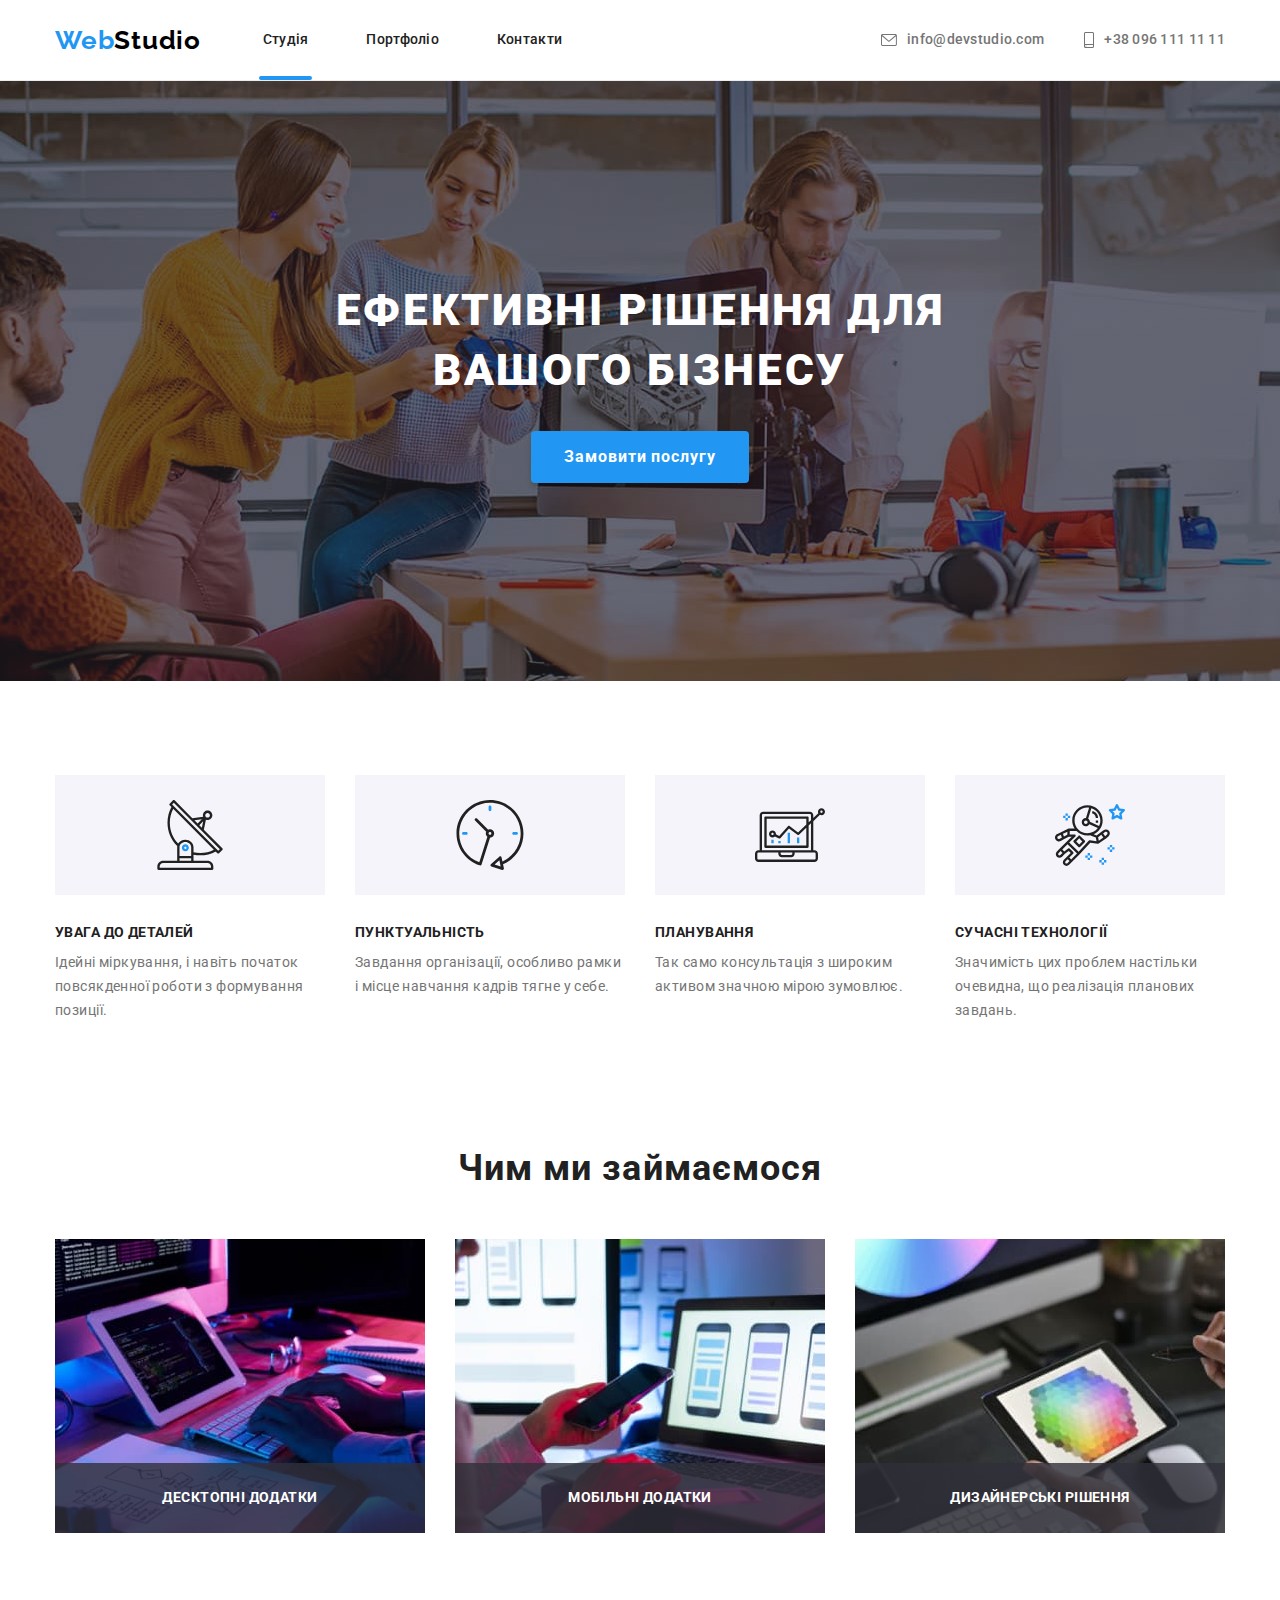
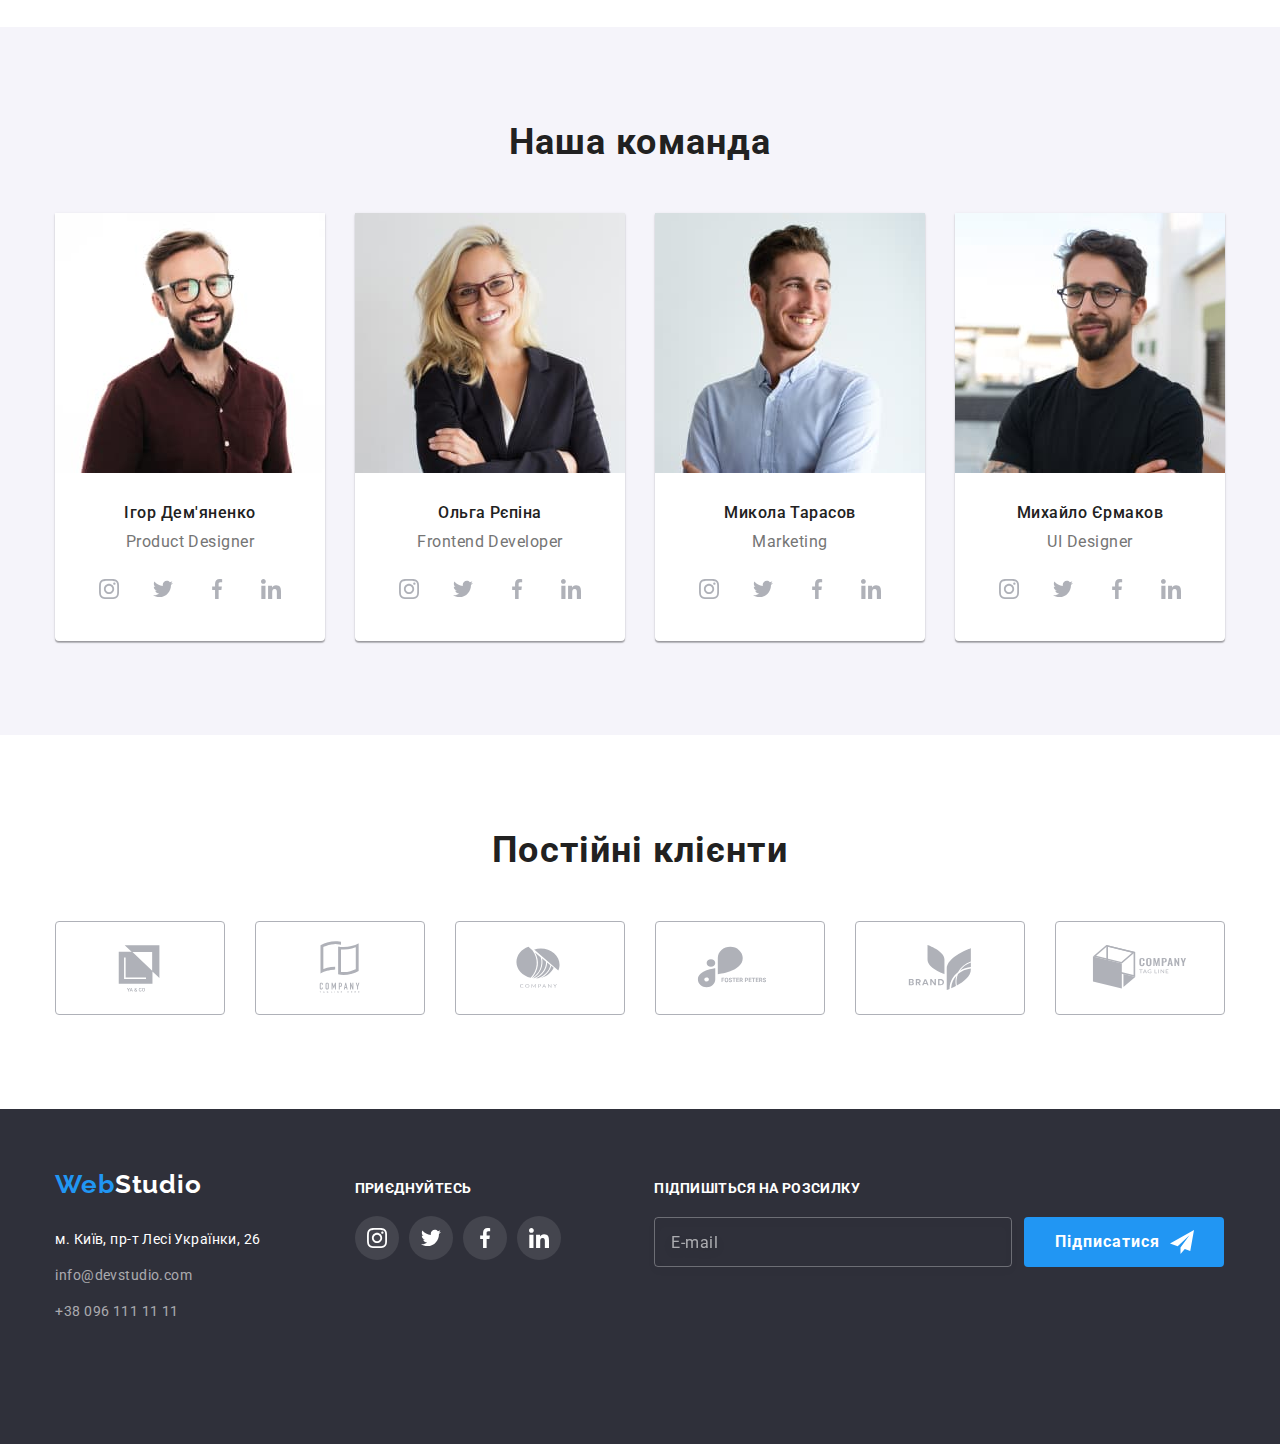
==== commit 43bb8f3c: "finally" ====
--- a/index.html
+++ b/index.html
@@ -143,15 +143,30 @@
                 <h2 class="features__title">Чим ми займаємося</h2>
                 <ul class="features__list list">
                     <li class="features__item">
-                        <img src="./images/box1.jpg" class="card" alt="Програмуємо" width="370">
+                        <img srcset="./images/box1.jpg 1x, ./images/box1@2x.jpg 2x"
+                        src="./images/box1.jpg" 
+                        class="card" 
+                        alt="Програмуємо" 
+                        width="370"
+                        >
                         <p class="features__description">Десктопні додатки</p>
                     </li>
                     <li class="features__item">
-                        <img src="./images/box2.jpg" class="card" alt="Розробляємо" width="370">
+                        <img srcset="./images/box2.jpg 1x, ./images/box2@2x.jpg 2x"
+                        src="./images/box2.jpg" 
+                        class="card" 
+                        alt="Розробляємо" 
+                        width="370"
+                        >
                         <p class="features__description">Мобільні додатки</p>
                     </li>
                     <li class="features__item">
-                        <img src="./images/box3.jpg" class="card" alt="Дизайнимо" width="370">
+                        <img srcset="./images/box3.jpg 1x, ./images/box3@2x.jpg 2x"
+                        src="./images/box3.jpg" 
+                        class="card" 
+                        alt="Дизайнимо" 
+                        width="370"
+                        >
                         <p class="features__description">Дизайнерські рішення</p>
                     </li>
                 </ul>
@@ -165,7 +180,12 @@
                 <h2 class="team__title">Наша команда</h2>
                 <ul class="teammates list">
                     <li class="teammates__item">
-                        <img src="./images/ihor.jpg" class="teammates__photo card" alt="Ігор Дем'яненко" width="270">
+                        <img srcset="./images/ihor.jpg 1x, ./images/ihor@2x.jpg 2x"
+                        src="./images/ihor.jpg" 
+                        class="teammates__photo card" 
+                        alt="Ігор Дем'яненко" 
+                        width="270"
+                        >
                         <div class="teammates__position-name">
                             <h3 class="teammates__name">Ігор Дем'яненко</h3>
                             <p class="teammates__position">Product Designer</p>
@@ -202,7 +222,12 @@
                         </div>
                     </li>
                     <li class="teammates__item">
-                        <img src="./images/olha.jpg" class="teammates__photo card" alt="Ольга Рєпіна" width="270">
+                        <img srcset="./images/olha.jpg 1x, ./images/olha@2x.jpg 2x"
+                        src="./images/olha.jpg" 
+                        class="teammates__photo card" 
+                        alt="Ольга Рєпіна" 
+                        width="270"
+                        >
                         <div class="teammates__position-name">
                             <h3 class="teammates__name">Ольга Рєпіна</h3>
                             <p class="teammates__position">Frontend Developer</p>
@@ -239,7 +264,12 @@
                         </div>
                     </li>
                     <li class="teammates__item">
-                        <img src="./images/mykola.jpg" class="teammates__photo card" alt="Микола Тарасов" width="270">
+                        <img srcset="./images/mykola.jpg 1x, ./images/mykola@2x.jpg 2x"
+                        src="./images/mykola.jpg" 
+                        class="teammates__photo card" 
+                        alt="Микола Тарасов" 
+                        width="270"
+                        >
                         <div class="teammates__position-name">
                             <h3 class="teammates__name">Микола Тарасов</h3>
                             <p class="teammates__position">Marketing</p>
@@ -276,7 +306,12 @@
                         </div>
                     </li>
                     <li class="teammates__item">
-                        <img src="./images/mykhailo.jpg" class="teammates__photo card" alt="Михайло Єрмаков" width="270">
+                        <img srcset="./images/mykhailo.jpg 1x, ./images/mykhailo@2x.jpg 2x"
+                        src="./images/mykhailo.jpg" 
+                        class="teammates__photo card" 
+                        alt="Михайло Єрмаков" 
+                        width="270"
+                        >
                         <div class="teammates__position-name">
                             <h3 class="teammates__name">Михайло Єрмаков</h3>
                             <p class="teammates__position">UI Designer</p>
--- a/css/main.min.css
+++ b/css/main.min.css
@@ -1 +1 @@
-body{font-family:"Roboto","Raleway","sans-serif";color:#212121;background:#fff}h1,h2,h3,p,ul{margin:0;padding:0}.list{list-style:none}.link{text-decoration:none}.card{display:block}.container{padding-left:15px;padding-right:15px;margin-right:auto;margin-left:auto}@media screen and (min-width: 480px){.container{width:480px}}@media screen and (min-width: 768px){.container{width:768px}}@media screen and (min-width: 1200px){.container{width:1200px}}.section{padding-top:60px;padding-bottom:60px}@media screen and (min-width: 1200px){.section{padding-top:94px;padding-bottom:94px}}.backdrop{position:fixed;top:0;left:0;width:100%;height:100%;background-color:rgba(0,0,0,.2);z-index:3;padding:90px 15px;overflow-y:scroll;opacity:1;-webkit-transition:opacity 250ms cubic-bezier(0.4, 0, 0.2, 1);transition:opacity 250ms cubic-bezier(0.4, 0, 0.2, 1)}.backdrop.is-hidden{opacity:0;pointer-events:none}@media screen and (min-width: 1200px){.backdrop.is-hidden .modal{-webkit-transform:translate(-50%, -50%) scale(1.1);transform:translate(-50%, -50%) scale(1.1)}}.modal{position:absolute;padding:40px;width:450px;top:50%;left:50%;height:609px;background-color:#fff;-webkit-box-shadow:0px 1px 3px rgba(0,0,0,.12),0px 1px 1px rgba(0,0,0,.14),0px 2px 1px rgba(0,0,0,.2);box-shadow:0px 1px 3px rgba(0,0,0,.12),0px 1px 1px rgba(0,0,0,.14),0px 2px 1px rgba(0,0,0,.2);border-radius:4px;-webkit-transform:translate(-50%, -50%) scale(1);transform:translate(-50%, -50%) scale(1);-webkit-transition:-webkit-transform 250ms cubic-bezier(0.4, 0, 0.2, 1);transition:-webkit-transform 250ms cubic-bezier(0.4, 0, 0.2, 1);transition:transform 250ms cubic-bezier(0.4, 0, 0.2, 1);transition:transform 250ms cubic-bezier(0.4, 0, 0.2, 1), -webkit-transform 250ms cubic-bezier(0.4, 0, 0.2, 1)}@media screen and (min-width: 1200px){.modal{width:528px;height:581px}}.modal__btn--close{position:absolute;top:8px;right:8px;display:-webkit-box;display:-ms-flexbox;display:flex;-webkit-box-pack:center;-ms-flex-pack:center;justify-content:center;-webkit-box-align:center;-ms-flex-align:center;align-items:center;width:30px;height:30px;padding:0;color:#000;background-color:#fff;border:1px solid rgba(0,0,0,.1);border-radius:50%;cursor:pointer;-webkit-transition:color 250ms cubic-bezier(0.4, 0, 0.2, 1);transition:color 250ms cubic-bezier(0.4, 0, 0.2, 1)}.modal__btn--close:hover{color:#2196f3}.x-close{fill:currentColor}.modal__title{margin-right:auto;margin-left:auto;margin-bottom:12px;width:100%;color:#212121;font-weight:700;font-size:20px;line-height:1.5;text-align:center;letter-spacing:.03em}@media screen and (min-width: 1200px){.modal__title{font-size:20px;line-height:1.15}}.modal__form{margin-right:auto;margin-left:auto;width:370px}@media screen and (min-width: 1200px){.modal__form{width:448px}}.modal__field{display:block;margin-bottom:10px;font-size:inherit}.modal__label{display:block;margin-bottom:4px;color:#757575;font-size:12px;line-height:1.17;letter-spacing:.01em}.modal__input{width:100%;padding:12px 12px 12px 42px;outline:none;font-size:12px;line-height:1.17;letter-spacing:.01em;border:1px solid rgba(33,33,33,.2);border-radius:4px;-webkit-transition:border-color 250ms cubic-bezier(0.4, 0, 0.2, 1);transition:border-color 250ms cubic-bezier(0.4, 0, 0.2, 1)}.modal__input:focus-within~.modal__icon,.modal__input:hover~.modal__icon{color:#2196f3}.modal__input:hover,.modal__input:focus{border-color:#2196f3}.modal__thumb{position:relative}.modal__icon{position:absolute;top:50%;left:12px;fill:currentColor;-webkit-transition:color 250ms cubic-bezier(0.4, 0, 0.2, 1);transition:color 250ms cubic-bezier(0.4, 0, 0.2, 1)}.modal__textarea{resize:none;width:100%;height:120px;padding:12px 16px;outline:none;font-size:12px;line-height:1.17;letter-spacing:.01em;border:1px solid rgba(33,33,33,.2);border-radius:4px;-webkit-transition:border-color 250ms cubic-bezier(0.4, 0, 0.2, 1);transition:border-color 250ms cubic-bezier(0.4, 0, 0.2, 1)}.modal__textarea::-webkit-input-placeholder{color:rgba(117,117,117,.5)}.modal__textarea::-moz-placeholder{color:rgba(117,117,117,.5)}.modal__textarea:-ms-input-placeholder{color:rgba(117,117,117,.5)}.modal__textarea::-ms-input-placeholder{color:rgba(117,117,117,.5)}.modal__textarea::placeholder{color:rgba(117,117,117,.5)}.modal__textarea:hover,.modal__textarea:focus{border-color:#2196f3}.modal__checkbox{-webkit-appearance:none;-moz-appearance:none;appearance:none}.modal__checkbox:checked+.modal__checkbox-icon{border-color:#2196f3;background-color:#2196f3;background-image:url("../images/icons/check.svg");background-position:center;background-repeat:no-repeat;background-origin:border-box}.checkbox{display:-webkit-box;display:-ms-flexbox;display:flex;-webkit-box-pack:center;-ms-flex-pack:center;justify-content:center;-webkit-box-align:center;-ms-flex-align:center;align-items:center;margin-bottom:30px}.modal__checkbox-icon{display:inline-block;width:15px;height:15px;border:2px solid #212121;border-radius:2px;-webkit-transition:border-color 250ms cubic-bezier(0.4, 0, 0.2, 1),background-color 250ms cubic-bezier(0.4, 0, 0.2, 1);transition:border-color 250ms cubic-bezier(0.4, 0, 0.2, 1),background-color 250ms cubic-bezier(0.4, 0, 0.2, 1)}.modal__terms{display:inline-block;margin-left:8px;width:346px;color:#757575;font-size:12px;line-height:1.17;letter-spacing:.03em}@media screen and (min-width: 1200px){.modal__terms{width:425px;font-size:14px;line-height:1.71}}.modal__contract{color:#2196f3}.modal__btn--submit{display:block;padding:10px 52px;margin-right:auto;margin-left:auto;font-family:"Roboto";color:#fff;background-color:#2196f3;-webkit-box-shadow:0px 4px 4px rgba(0,0,0,.15);box-shadow:0px 4px 4px rgba(0,0,0,.15);font-size:16px;font-weight:700;line-height:1.88;letter-spacing:.06em;border:1px solid rgba(0,0,0,0);border-radius:4px;cursor:pointer;-webkit-transition:background-color 250ms cubic-bezier(0.4, 0, 0.2, 1);transition:background-color 250ms cubic-bezier(0.4, 0, 0.2, 1)}.modal__btn--submit:hover,.modal__btn--submit:focus{background-color:#188ce8}.header{position:relative;border-bottom:1px solid #ececec}.header--position{display:-webkit-box;display:-ms-flexbox;display:flex;-webkit-box-align:center;-ms-flex-align:center;align-items:center;-webkit-box-pack:justify;-ms-flex-pack:justify;justify-content:space-between}.menu-container{display:-webkit-inline-box;display:-ms-inline-flexbox;display:inline-flex;-webkit-box-align:center;-ms-flex-align:center;align-items:center;-webkit-box-pack:justify;-ms-flex-pack:justify;justify-content:space-between}@media screen and (max-width: 767px){.menu-container{display:none;padding:48px 40px;position:absolute;top:0;left:0;width:100%;height:796px;background-color:#fff}.menu-container.is-open{display:block}}.menu-btn{display:-webkit-inline-box;display:-ms-inline-flexbox;display:inline-flex;margin:0;padding:0;border:none;background-color:rgba(0,0,0,0);z-index:2}.menu-btn .icon-close{display:none}.menu-btn.is-open .icon-close{display:block}.menu-btn.is-open .icon-menu{display:none}@media screen and (min-width: 768px){.menu-btn{display:none}}.footer{padding-top:60px;padding-bottom:60px;background:#2f303a}.footer--position{text-align:center}@media screen and (min-width: 768px){.footer--position{display:-webkit-box;display:-ms-flexbox;display:flex;-webkit-box-align:baseline;-ms-flex-align:baseline;align-items:baseline;-ms-flex-pack:distribute;justify-content:space-around;-ms-flex-wrap:wrap;flex-wrap:wrap}}@media screen and (min-width: 1200px){.footer--position{display:-webkit-box;display:-ms-flexbox;display:flex;-webkit-box-align:baseline;-ms-flex-align:baseline;align-items:baseline;text-align:left}}.header__logo{display:block;margin-top:16px;margin-bottom:16px;font-family:"Raleway";color:#000;font-size:24px;font-weight:700;line-height:1.17;letter-spacing:.03em}@media screen and (min-width: 1200px){.header__logo{font-size:26px;line-height:1.19}}.footer__logo{display:block;margin-right:auto;margin-left:auto;margin-bottom:20px;font-family:"Raleway";color:#fff;font-size:24px;font-weight:700;line-height:1.17;letter-spacing:.03em}@media screen and (min-width: 1200px){.footer__logo{display:inline-block;margin-bottom:28px;font-size:26px;line-height:1.19}}.logo--blue{color:#2196f3}@media screen and (max-width: 767px){.header__navigation-list{margin-bottom:300px}}@media screen and (min-width: 768px){.header__navigation-list{display:-webkit-box;display:-ms-flexbox;display:flex;margin-right:90px}}@media screen and (min-width: 1200px){.header__navigation-list{display:-webkit-box;display:-ms-flexbox;display:flex;margin-right:315px}}@media screen and (max-width: 767px){.header__navigation-item{margin-bottom:32px}.header__navigation-item:nth-child(3){margin-bottom:0}}@media screen and (min-width: 768px)and (max-width: 1199px){.header__navigation-item{position:relative}.header__navigation-item+.header__navigation-item{margin-left:50px}}@media screen and (min-width: 1200px){.header__navigation-item{position:relative}.header__navigation-item:not(:last-child){margin-right:50px}}@media screen and (max-width: 767px){.header__navigation-link{display:block;font-weight:500;font-size:40px;line-height:1.18;letter-spacing:.02em;color:#212121;-webkit-transition:color 250ms cubic-bezier(0.4, 0, 0.2, 1);transition:color 250ms cubic-bezier(0.4, 0, 0.2, 1)}}@media screen and (min-width: 768px){.header__navigation-link{position:relative;display:block;padding-top:32px;padding-bottom:32px;padding-right:4px;padding-left:4px;color:#212121;font-size:14px;font-weight:500;line-height:1.14;letter-spacing:.02em;-webkit-transition:color 250ms cubic-bezier(0.4, 0, 0.2, 1);transition:color 250ms cubic-bezier(0.4, 0, 0.2, 1)}}.header__navigation-link:hover,.header__navigation-link:focus,.header__navigation-link:active{color:#2196f3}@media screen and (max-width: 767px){.header__navigation-link--active::after{display:none}}@media screen and (min-width: 768px){.header__navigation-link--active::after{position:absolute;content:"";width:100%;height:4px;display:block;background:#2196f3;border-radius:2px;bottom:0;left:0}}@media screen and (max-width: 767px){.header__contacts{display:-webkit-box;display:-ms-flexbox;display:flex;margin-bottom:64px;-webkit-box-orient:vertical;-webkit-box-direction:reverse;-ms-flex-direction:column-reverse;flex-direction:column-reverse}}@media screen and (min-width: 1200px){.header__contacts{display:-webkit-box;display:-ms-flexbox;display:flex}}@media screen and (min-width: 1200px){.header__contacts-item+.header__contacts-item{margin-left:40px}}.header__mail,.header__tel{display:-webkit-box;display:-ms-flexbox;display:flex;-webkit-box-align:center;-ms-flex-align:center;align-items:center;color:#757575;font-size:12px;font-weight:500;line-height:1.17;letter-spacing:.02em;-webkit-transition:color 250ms cubic-bezier(0.4, 0, 0.2, 1);transition:color 250ms cubic-bezier(0.4, 0, 0.2, 1)}@media screen and (min-width: 1200px){.header__mail,.header__tel{font-size:14px;line-height:1.14;padding-top:10px;padding-bottom:10px}}.header__mail:hover,.header__mail:focus,.header__tel:hover,.header__tel:focus{color:#2196f3}@media screen and (max-width: 767px){.header__tel{margin-bottom:32px;color:#2196f3;font-weight:500;font-size:34px;line-height:1.18;letter-spacing:.02em}}@media screen and (max-width: 767px){.header__mail{color:#757575;font-weight:500;font-size:24px;line-height:1.17;letter-spacing:.02em}}@media screen and (min-width: 768px)and (max-width: 1199px){.header__mail{margin-bottom:10px}}.header__contacts-icon{fill:currentColor;margin-right:10px}@media screen and (max-width: 767px){.header__contacts-icon{display:none}}.header__social-list{display:-webkit-box;display:-ms-flexbox;display:flex}@media screen and (min-width: 768px){.header__social-list{display:none}}.header__social-item{position:relative;display:-webkit-box;display:-ms-flexbox;display:flex;-webkit-box-align:center;-ms-flex-align:center;align-items:center;-webkit-box-pack:baseline;-ms-flex-pack:baseline;justify-content:baseline}.header__social-item:nth-child(n+2)::after{content:" ";display:block;position:absolute;background-color:rgba(33,33,33,.2);width:1px;height:22px;left:-10px}.header__social-item:not(:last-child){margin-right:20px}.header-soc{display:block;color:#2196f3;font-weight:500;font-size:18px;line-height:1.22;letter-spacing:.02em}.hero{padding-top:118px;padding-bottom:118px;max-width:1600px;height:400px;margin-right:auto;margin-left:auto;background-color:#c4c4c4;background-image:-webkit-gradient(linear, left top, right top, from(rgba(47, 48, 58, 0.4)), to(rgba(47, 48, 58, 0.4))),url("../images/bghero.jpg");background-image:linear-gradient(to right, rgba(47, 48, 58, 0.4), rgba(47, 48, 58, 0.4)),url("../images/bghero.jpg");background-repeat:no-repeat;background-position:center;background-size:cover;text-align:center}@media screen and (min-width: 1200px){.hero{padding-top:200px;padding-bottom:200px;height:600px}}.hero__title{margin-right:auto;margin-left:auto;margin-bottom:30px;width:360px;color:#fff;text-transform:uppercase;font-size:26px;font-weight:900;line-height:1.62;letter-spacing:.06em}@media screen and (min-width: 1200px){.hero__title{width:700px;font-size:44px;line-height:1.36}}.hero__btn{display:inline-block;padding:10px 24px;font-family:"Roboto";color:#fff;background-color:#2196f3;-webkit-box-shadow:0px 4px 4px rgba(0,0,0,.15);box-shadow:0px 4px 4px rgba(0,0,0,.15);font-size:16px;font-weight:700;line-height:1.88;letter-spacing:.06em;border:1px solid rgba(0,0,0,0);border-radius:4px;cursor:pointer;-webkit-transition:background-color 250ms cubic-bezier(0.4, 0, 0.2, 1);transition:background-color 250ms cubic-bezier(0.4, 0, 0.2, 1)}.hero__btn:hover,.hero__btn:focus{background-color:#188ce8}@media screen and (min-width: 1200px){.hero__btn{padding:10px 32px}}.benefits__box{display:block}@media screen and (min-width: 768px){.benefits__box{display:-webkit-box;display:-ms-flexbox;display:flex;-ms-flex-wrap:wrap;flex-wrap:wrap}}@media screen and (max-width: 767px){.benefits__item{width:100%}.benefits__item:not(:last-child){margin-bottom:30px}}@media screen and (min-width: 768px){.benefits__item{-ms-flex-preferred-size:calc((100% - 60px)/2);flex-basis:calc((100% - 60px)/2)}.benefits__item+.benefits__item{margin-left:30px}.benefits__item:nth-child(3){margin-left:0}.benefits__item:nth-child(-n+2){margin-bottom:30px}}@media screen and (min-width: 1200px){.benefits__item{-ms-flex-preferred-size:calc((100% - 90px)/4);flex-basis:calc((100% - 90px)/4)}.benefits__item+.benefits__item{margin-left:30px}}.benefits__content{display:-webkit-box;display:-ms-flexbox;display:flex;-webkit-box-pack:center;-ms-flex-pack:center;justify-content:center;-webkit-box-align:center;-ms-flex-align:center;align-items:center;padding-top:25px;padding-bottom:25px;margin-bottom:30px;background-color:#f5f4fa}@media screen and (min-width: 480px){.benefits__content{padding:25px 190px}}@media screen and (min-width: 768px){.benefits__content{padding:25px 142px}}@media screen and (min-width: 1200px){.benefits__content{padding:25px 100px}}.benefits__title{margin-bottom:10px;font-size:14px;text-transform:uppercase;line-height:1.14;letter-spacing:.03em}@media screen and (max-width: 767px){.benefits__title{text-align:center}}.benefits__paragraph{color:#757575;font-size:14px;line-height:1.71;letter-spacing:.03em}.features{padding-top:0px}@media screen and (max-width: 1199px){.features{display:none}}.features__title{margin-bottom:50px;font-size:36px;line-height:1.17;text-align:center;letter-spacing:.03em}.features__list{display:-webkit-box;display:-ms-flexbox;display:flex}.features__item{position:relative}.features__item+.features__item{margin-left:30px}.features__description{display:-webkit-box;display:-ms-flexbox;display:flex;position:absolute;bottom:0;width:100%;height:70px;-webkit-box-align:center;-ms-flex-align:center;align-items:center;-webkit-box-pack:center;-ms-flex-pack:center;justify-content:center;color:#fff;background:rgba(47,48,58,.8);font-weight:700;font-size:14px;line-height:1.14;text-align:center;letter-spacing:.03em;text-transform:uppercase}.team{background:#f5f4fa}.team__title{margin-bottom:30px;font-size:28px;line-height:1.18;text-align:center;letter-spacing:.03em}@media screen and (min-width: 1200px){.team__title{margin-bottom:50px;font-size:36px;line-height:1.17}}.teammates{display:block}@media screen and (min-width: 768px){.teammates{display:-webkit-box;display:-ms-flexbox;display:flex;-ms-flex-wrap:wrap;flex-wrap:wrap}}@media screen and (min-width: 1200px){.teammates{display:-webkit-box;display:-ms-flexbox;display:flex}}.teammates__item{width:100%;background:#fff;-webkit-box-shadow:0px 1px 3px rgba(0,0,0,.12),0px 1px 1px rgba(0,0,0,.14),0px 2px 1px rgba(0,0,0,.2);box-shadow:0px 1px 3px rgba(0,0,0,.12),0px 1px 1px rgba(0,0,0,.14),0px 2px 1px rgba(0,0,0,.2);border-radius:0px 0px 4px 4px;text-align:center}@media screen and (max-width: 767px){.teammates__item{margin-bottom:30px}}@media screen and (min-width: 768px)and (max-width: 1199px){.teammates__item{width:354px}.teammates__item+.teammates__item{margin-left:30px}.teammates__item:nth-child(3){margin-left:0}.teammates__item:nth-child(-n+2){margin-bottom:30px}}@media screen and (min-width: 1200px){.teammates__item{width:270px}.teammates__item+.teammates__item{margin-left:30px}}.teammates__photo{width:100%}.teammates__position-name{padding:30px 0}.teammates__name{margin-bottom:10px;font-size:16px;font-weight:500;line-height:1.19;letter-spacing:.03em}.teammates__position{margin-bottom:16px;color:#757575;font-size:16px;font-weight:400;line-height:1.19;letter-spacing:.03em}.teammates__socials{display:-webkit-box;display:-ms-flexbox;display:flex;-webkit-box-pack:center;-ms-flex-pack:center;justify-content:center;margin-right:auto;margin-left:auto;width:206px}.teammates__socials-icon{-ms-flex-preferred-size:calc((100% - 40px)/4);flex-basis:calc((100% - 40px)/4)}.teammates__socials-icon+.teammates__socials-icon{margin-left:10px}.teammates__socials-link{display:-webkit-box;display:-ms-flexbox;display:flex;-webkit-box-pack:center;-ms-flex-pack:center;justify-content:center;-webkit-box-align:center;-ms-flex-align:center;align-items:center;width:44px;height:44px;padding:0;color:#afb1b8;border:none;border-radius:50%;-webkit-transition:color 250ms cubic-bezier(0.4, 0, 0.2, 1),background-color 250ms cubic-bezier(0.4, 0, 0.2, 1);transition:color 250ms cubic-bezier(0.4, 0, 0.2, 1),background-color 250ms cubic-bezier(0.4, 0, 0.2, 1)}.teammates__socials-link:hover,.teammates__socials-link:focus{color:#fff;background-color:#2196f3}.soc-icon{fill:currentColor}.clients__title{margin-bottom:30px;font-size:28px;line-height:1.18;text-align:center;letter-spacing:.03em}@media screen and (min-width: 1200px){.clients__title{margin-bottom:50px;font-size:36px;line-height:1.17}}.clients__list{display:-webkit-box;display:-ms-flexbox;display:flex;-ms-flex-wrap:wrap;flex-wrap:wrap}.clients__item{border:1px solid #afb1b8;border-radius:4px;-webkit-transition:color 250ms cubic-bezier(0.4, 0, 0.2, 1);transition:color 250ms cubic-bezier(0.4, 0, 0.2, 1)}.clients__item:hover,.clients__item:focus{border-color:#2196f3}@media screen and (max-width: 767px){.clients__item{-ms-flex-preferred-size:calc((100% - 30px)/2);flex-basis:calc((100% - 30px)/2);margin-right:30px;margin-bottom:30px}.clients__item:nth-child(2n){margin-right:0}.clients__item:nth-child(n+5){margin-bottom:0}}@media screen and (min-width: 768px)and (max-width: 1199px){.clients__item{-ms-flex-preferred-size:calc((100% - 60px)/3);flex-basis:calc((100% - 60px)/3);margin-right:30px;margin-bottom:30px}.clients__item:nth-child(3n){margin-right:0}.clients__item:nth-child(n+4){margin-bottom:0}}@media screen and (min-width: 1200px){.clients__item{-ms-flex-preferred-size:calc((100% - 150px)/6);flex-basis:calc((100% - 150px)/6)}.clients__item+.clients__item{margin-left:30px}}.clients__link{display:-webkit-box;display:-ms-flexbox;display:flex;-webkit-box-pack:center;-ms-flex-pack:center;justify-content:center;-webkit-box-align:center;-ms-flex-align:center;align-items:center;height:92px;padding:0;color:#afb1b8;border:none;-webkit-transition:color 250ms cubic-bezier(0.4, 0, 0.2, 1);transition:color 250ms cubic-bezier(0.4, 0, 0.2, 1)}.clients__link:hover,.clients__link:focus{color:#2196f3}.client__icon{fill:currentColor}.footer__content{margin-bottom:60px}.footer__address{margin-bottom:8px;color:#fff;font-style:normal;font-size:14px;line-height:1.71;letter-spacing:.03em}@media screen and (min-width: 1200px){.footer__address{margin-bottom:12px}}.footer__mail,.footer__tel{color:rgba(255,255,255,.6);font-size:14px;line-height:1.71;letter-spacing:.03em;font-style:normal;-webkit-transition:color 250ms cubic-bezier(0.4, 0, 0.2, 1);transition:color 250ms cubic-bezier(0.4, 0, 0.2, 1)}.footer__mail:hover,.footer__mail:focus,.footer__tel:hover,.footer__tel:focus{color:#2196f3}.footer__mail{display:block;margin-bottom:8px}@media screen and (min-width: 1200px){.footer__mail{margin-bottom:12px}}@media screen and (min-width: 1200px){.footer-soc{margin-left:93px}}.footer-soc__title{margin-bottom:20px;color:#fff;font-weight:700;font-size:14px;line-height:16px;letter-spacing:.03em;text-transform:uppercase}.footer-soc__actions{display:-webkit-box;display:-ms-flexbox;display:flex;-webkit-box-pack:center;-ms-flex-pack:center;justify-content:center;margin-bottom:60px}.footer-soc__item{margin-left:10px}.footer-soc__item:nth-child(1){margin-left:0}@media screen and (min-width: 1200px){.footer-soc__item{-ms-flex-preferred-size:calc((100% - 40px)/4);flex-basis:calc((100% - 40px)/4)}.footer-soc__item+.footer-soc__item{margin-left:10px}}.footer-soc__link{display:-webkit-box;display:-ms-flexbox;display:flex;-webkit-box-pack:center;-ms-flex-pack:center;justify-content:center;-webkit-box-align:center;-ms-flex-align:center;align-items:center;width:44px;height:44px;padding:0;color:#fff;background-color:rgba(255,255,255,.1);border:none;border-radius:50%;-webkit-transition:background-color 250ms cubic-bezier(0.4, 0, 0.2, 1);transition:background-color 250ms cubic-bezier(0.4, 0, 0.2, 1)}.footer-soc__link:hover,.footer-soc__link:focus{background-color:#2196f3}.footer-soc__icon{fill:currentColor}@media screen and (min-width: 1200px){.subscribe{margin-left:93px}}.subscribe__title{margin-bottom:20px;color:#fff;font-weight:700;font-size:14px;line-height:1.14;letter-spacing:.03em;text-transform:uppercase}@media screen and (min-width: 1200px){.subscribe__form{display:-webkit-box;display:-ms-flexbox;display:flex;gap:12px}}.subscribe__input{padding-top:15px;padding-bottom:15px;padding-left:16px;height:50px;width:100%;outline:none;color:#fff;background-color:rgba(0,0,0,0);border:1px solid rgba(255,255,255,.3);-webkit-filter:drop-shadow(0px 4px 4px rgba(0, 0, 0, 0.15));filter:drop-shadow(0px 4px 4px rgba(0, 0, 0, 0.15));border-radius:4px}.subscribe__input::-webkit-input-placeholder{color:rgba(255,255,255,.6);font-size:16px;line-height:1.25;letter-spacing:.03em}.subscribe__input::-moz-placeholder{color:rgba(255,255,255,.6);font-size:16px;line-height:1.25;letter-spacing:.03em}.subscribe__input:-ms-input-placeholder{color:rgba(255,255,255,.6);font-size:16px;line-height:1.25;letter-spacing:.03em}.subscribe__input::-ms-input-placeholder{color:rgba(255,255,255,.6);font-size:16px;line-height:1.25;letter-spacing:.03em}.subscribe__input::placeholder{color:rgba(255,255,255,.6);font-size:16px;line-height:1.25;letter-spacing:.03em}@media screen and (min-width: 1200px){.subscribe__input{width:358px}}.subscribe__btn{display:-webkit-inline-box;display:-ms-inline-flexbox;display:inline-flex;-webkit-box-align:center;-ms-flex-align:center;align-items:center;-webkit-box-pack:center;-ms-flex-pack:center;justify-content:center;width:200px;height:50px;gap:10px;font-family:"Roboto";color:#fff;background-color:#2196f3;font-size:16px;font-weight:700;line-height:1.88;letter-spacing:.06em;border:1px solid rgba(0,0,0,0);border-radius:4px;cursor:pointer;-webkit-transition:background-color 250ms cubic-bezier(0.4, 0, 0.2, 1);transition:background-color 250ms cubic-bezier(0.4, 0, 0.2, 1)}.subscribe__btn:hover,.subscribe__btn:focus{background-color:#188ce8}@media screen and (max-width: 1199px){.subscribe__btn{margin-top:20px}}.portfolio-btn{margin-bottom:50px;display:-webkit-box;display:-ms-flexbox;display:flex;-webkit-box-pack:center;-ms-flex-pack:center;justify-content:center;-ms-flex-wrap:wrap;flex-wrap:wrap}.portfolio-btn__item+.portfolio-btn__item{margin-left:8px}.portfolio-btn__body{padding:6px 22px;font-family:"Roboto";background-color:#f5f4fa;font-size:16px;font-weight:500;line-height:1.63;text-align:center;letter-spacing:.03em;border-radius:4px;border-color:rgba(0,0,0,0);cursor:pointer;-webkit-transition:color 250ms cubic-bezier(0.4, 0, 0.2, 1),background-color 250ms cubic-bezier(0.4, 0, 0.2, 1),-webkit-box-shadow 250ms cubic-bezier(0.4, 0, 0.2, 1);transition:color 250ms cubic-bezier(0.4, 0, 0.2, 1),background-color 250ms cubic-bezier(0.4, 0, 0.2, 1),-webkit-box-shadow 250ms cubic-bezier(0.4, 0, 0.2, 1);transition:color 250ms cubic-bezier(0.4, 0, 0.2, 1),background-color 250ms cubic-bezier(0.4, 0, 0.2, 1),box-shadow 250ms cubic-bezier(0.4, 0, 0.2, 1);transition:color 250ms cubic-bezier(0.4, 0, 0.2, 1),background-color 250ms cubic-bezier(0.4, 0, 0.2, 1),box-shadow 250ms cubic-bezier(0.4, 0, 0.2, 1),-webkit-box-shadow 250ms cubic-bezier(0.4, 0, 0.2, 1)}.portfolio-btn__body:hover,.portfolio-btn__body:focus,.portfolio-btn__body:active{color:#fff;background-color:#2196f3;-webkit-box-shadow:0px 3px 1px rgba(0,0,0,.1),0px 1px 2px rgba(0,0,0,.08),0px 2px 2px rgba(0,0,0,.12);box-shadow:0px 3px 1px rgba(0,0,0,.1),0px 1px 2px rgba(0,0,0,.08),0px 2px 2px rgba(0,0,0,.12)}.project{display:-webkit-box;display:-ms-flexbox;display:flex;-ms-flex-wrap:wrap;flex-wrap:wrap}.project__item{-ms-flex-preferred-size:calc((100% - 60px)/3);flex-basis:calc((100% - 60px)/3);margin-right:30px;margin-bottom:30px;-webkit-transition:-webkit-box-shadow 250ms cubic-bezier(0.4, 0, 0.2, 1);transition:-webkit-box-shadow 250ms cubic-bezier(0.4, 0, 0.2, 1);transition:box-shadow 250ms cubic-bezier(0.4, 0, 0.2, 1);transition:box-shadow 250ms cubic-bezier(0.4, 0, 0.2, 1), -webkit-box-shadow 250ms cubic-bezier(0.4, 0, 0.2, 1)}.project__item:nth-child(3n){margin-right:0}.project__item:nth-last-child(-n+3){margin-bottom:0}.project__item:hover{-webkit-box-shadow:0px 1px 1px rgba(0,0,0,.12),0px 4px 4px rgba(0,0,0,.06),1px 4px 6px rgba(0,0,0,.16);box-shadow:0px 1px 1px rgba(0,0,0,.12),0px 4px 4px rgba(0,0,0,.06),1px 4px 6px rgba(0,0,0,.16)}.project__content{margin-top:-5px;padding:20px 24px;border:1px solid #eee}.project__title{margin-bottom:4px;font-size:18px;line-height:2;letter-spacing:.06em}.project__description{color:#757575;font-size:16px;line-height:1.88;letter-spacing:.03em}.project__thumb{position:relative;overflow:hidden}.project__overlay{position:absolute;top:0;left:0;width:100%;height:100%;background-color:rgba(33,150,243,.9);-webkit-transform:translateY(100%);transform:translateY(100%);-webkit-transition:-webkit-transform 250ms cubic-bezier(0.4, 0, 0.2, 1);transition:-webkit-transform 250ms cubic-bezier(0.4, 0, 0.2, 1);transition:transform 250ms cubic-bezier(0.4, 0, 0.2, 1);transition:transform 250ms cubic-bezier(0.4, 0, 0.2, 1), -webkit-transform 250ms cubic-bezier(0.4, 0, 0.2, 1)}.project__item:hover .project__overlay{-webkit-transform:translateY(0);transform:translateY(0)}.project__overlay-text{padding:63px 24px;color:#fff;font-weight:400;font-size:18px;line-height:1.56;letter-spacing:.03em}/*# sourceMappingURL=main.min.css.map */+body{font-family:"Roboto","Raleway","sans-serif";color:#212121;background:#fff}h1,h2,h3,p,ul{margin:0;padding:0}.list{list-style:none}.link{text-decoration:none}.card{display:block}.container{padding-left:15px;padding-right:15px;margin-right:auto;margin-left:auto}@media screen and (min-width: 480px){.container{width:480px}}@media screen and (min-width: 768px){.container{width:768px}}@media screen and (min-width: 1200px){.container{width:1200px}}.section{padding-top:60px;padding-bottom:60px}@media screen and (min-width: 1200px){.section{padding-top:94px;padding-bottom:94px}}.backdrop{position:fixed;top:0;left:0;width:100%;height:100%;background-color:rgba(0,0,0,.2);z-index:3;padding:90px 15px;overflow-y:scroll;opacity:1;-webkit-transition:opacity 250ms cubic-bezier(0.4, 0, 0.2, 1);transition:opacity 250ms cubic-bezier(0.4, 0, 0.2, 1)}.backdrop.is-hidden{opacity:0;pointer-events:none}@media screen and (min-width: 1200px){.backdrop.is-hidden .modal{-webkit-transform:translate(-50%, -50%) scale(1.1);transform:translate(-50%, -50%) scale(1.1)}}.modal{position:absolute;padding:40px;width:450px;top:50%;left:50%;height:609px;background-color:#fff;-webkit-box-shadow:0px 1px 3px rgba(0,0,0,.12),0px 1px 1px rgba(0,0,0,.14),0px 2px 1px rgba(0,0,0,.2);box-shadow:0px 1px 3px rgba(0,0,0,.12),0px 1px 1px rgba(0,0,0,.14),0px 2px 1px rgba(0,0,0,.2);border-radius:4px;-webkit-transform:translate(-50%, -50%) scale(1);transform:translate(-50%, -50%) scale(1);-webkit-transition:-webkit-transform 250ms cubic-bezier(0.4, 0, 0.2, 1);transition:-webkit-transform 250ms cubic-bezier(0.4, 0, 0.2, 1);transition:transform 250ms cubic-bezier(0.4, 0, 0.2, 1);transition:transform 250ms cubic-bezier(0.4, 0, 0.2, 1), -webkit-transform 250ms cubic-bezier(0.4, 0, 0.2, 1)}@media screen and (min-width: 1200px){.modal{width:528px;height:581px}}.modal__btn--close{position:absolute;top:8px;right:8px;display:-webkit-box;display:-ms-flexbox;display:flex;-webkit-box-pack:center;-ms-flex-pack:center;justify-content:center;-webkit-box-align:center;-ms-flex-align:center;align-items:center;width:30px;height:30px;padding:0;color:#000;background-color:#fff;border:1px solid rgba(0,0,0,.1);border-radius:50%;cursor:pointer;-webkit-transition:color 250ms cubic-bezier(0.4, 0, 0.2, 1);transition:color 250ms cubic-bezier(0.4, 0, 0.2, 1)}.modal__btn--close:hover{color:#2196f3}.x-close{fill:currentColor}.modal__title{margin-right:auto;margin-left:auto;margin-bottom:12px;width:100%;color:#212121;font-weight:700;font-size:20px;line-height:1.5;text-align:center;letter-spacing:.03em}@media screen and (min-width: 1200px){.modal__title{font-size:20px;line-height:1.15}}.modal__form{margin-right:auto;margin-left:auto;width:370px}@media screen and (min-width: 1200px){.modal__form{width:448px}}.modal__field{display:block;margin-bottom:10px;font-size:inherit}.modal__label{display:block;margin-bottom:4px;color:#757575;font-size:12px;line-height:1.17;letter-spacing:.01em}.modal__input{width:100%;padding:12px 12px 12px 42px;outline:none;font-size:12px;line-height:1.17;letter-spacing:.01em;border:1px solid rgba(33,33,33,.2);border-radius:4px;-webkit-transition:border-color 250ms cubic-bezier(0.4, 0, 0.2, 1);transition:border-color 250ms cubic-bezier(0.4, 0, 0.2, 1)}.modal__input:focus-within~.modal__icon,.modal__input:hover~.modal__icon{color:#2196f3}.modal__input:hover,.modal__input:focus{border-color:#2196f3}.modal__thumb{position:relative}.modal__icon{position:absolute;top:50%;left:12px;fill:currentColor;-webkit-transition:color 250ms cubic-bezier(0.4, 0, 0.2, 1);transition:color 250ms cubic-bezier(0.4, 0, 0.2, 1)}.modal__textarea{resize:none;width:100%;height:120px;padding:12px 16px;outline:none;font-size:12px;line-height:1.17;letter-spacing:.01em;border:1px solid rgba(33,33,33,.2);border-radius:4px;-webkit-transition:border-color 250ms cubic-bezier(0.4, 0, 0.2, 1);transition:border-color 250ms cubic-bezier(0.4, 0, 0.2, 1)}.modal__textarea::-webkit-input-placeholder{color:rgba(117,117,117,.5)}.modal__textarea::-moz-placeholder{color:rgba(117,117,117,.5)}.modal__textarea:-ms-input-placeholder{color:rgba(117,117,117,.5)}.modal__textarea::-ms-input-placeholder{color:rgba(117,117,117,.5)}.modal__textarea::placeholder{color:rgba(117,117,117,.5)}.modal__textarea:hover,.modal__textarea:focus{border-color:#2196f3}.modal__checkbox{-webkit-appearance:none;-moz-appearance:none;appearance:none}.modal__checkbox:checked+.modal__checkbox-icon{border-color:#2196f3;background-color:#2196f3;background-image:url("../images/icons/check.svg");background-position:center;background-repeat:no-repeat;background-origin:border-box}.checkbox{display:-webkit-box;display:-ms-flexbox;display:flex;-webkit-box-pack:center;-ms-flex-pack:center;justify-content:center;-webkit-box-align:center;-ms-flex-align:center;align-items:center;margin-bottom:30px}.modal__checkbox-icon{display:inline-block;width:15px;height:15px;border:2px solid #212121;border-radius:2px;-webkit-transition:border-color 250ms cubic-bezier(0.4, 0, 0.2, 1),background-color 250ms cubic-bezier(0.4, 0, 0.2, 1);transition:border-color 250ms cubic-bezier(0.4, 0, 0.2, 1),background-color 250ms cubic-bezier(0.4, 0, 0.2, 1)}.modal__terms{display:inline-block;margin-left:8px;width:346px;color:#757575;font-size:12px;line-height:1.17;letter-spacing:.03em}@media screen and (min-width: 1200px){.modal__terms{width:425px;font-size:14px;line-height:1.71}}.modal__contract{color:#2196f3}.modal__btn--submit{display:block;padding:10px 52px;margin-right:auto;margin-left:auto;font-family:"Roboto";color:#fff;background-color:#2196f3;-webkit-box-shadow:0px 4px 4px rgba(0,0,0,.15);box-shadow:0px 4px 4px rgba(0,0,0,.15);font-size:16px;font-weight:700;line-height:1.88;letter-spacing:.06em;border:1px solid rgba(0,0,0,0);border-radius:4px;cursor:pointer;-webkit-transition:background-color 250ms cubic-bezier(0.4, 0, 0.2, 1);transition:background-color 250ms cubic-bezier(0.4, 0, 0.2, 1)}.modal__btn--submit:hover,.modal__btn--submit:focus{background-color:#188ce8}.header{position:relative;border-bottom:1px solid #ececec}.header--position{display:-webkit-box;display:-ms-flexbox;display:flex;-webkit-box-align:center;-ms-flex-align:center;align-items:center;-webkit-box-pack:justify;-ms-flex-pack:justify;justify-content:space-between}.menu-container{display:-webkit-inline-box;display:-ms-inline-flexbox;display:inline-flex;-webkit-box-align:center;-ms-flex-align:center;align-items:center;-webkit-box-pack:justify;-ms-flex-pack:justify;justify-content:space-between}@media screen and (max-width: 767px){.menu-container{display:none;padding:48px 40px;position:absolute;top:0;left:0;width:100%;height:796px;background-color:#fff}.menu-container.is-open{display:block}}.menu-btn{display:-webkit-inline-box;display:-ms-inline-flexbox;display:inline-flex;margin:0;padding:0;border:none;background-color:rgba(0,0,0,0);z-index:2}.menu-btn .icon-close{display:none}.menu-btn.is-open .icon-close{display:block}.menu-btn.is-open .icon-menu{display:none}@media screen and (min-width: 768px){.menu-btn{display:none}}.footer{padding-top:60px;padding-bottom:60px;background:#2f303a}.footer--position{text-align:center}@media screen and (min-width: 768px){.footer--position{display:-webkit-box;display:-ms-flexbox;display:flex;-webkit-box-align:baseline;-ms-flex-align:baseline;align-items:baseline;-ms-flex-pack:distribute;justify-content:space-around;-ms-flex-wrap:wrap;flex-wrap:wrap}}@media screen and (min-width: 1200px){.footer--position{display:-webkit-box;display:-ms-flexbox;display:flex;-webkit-box-align:baseline;-ms-flex-align:baseline;align-items:baseline;text-align:left}}.header__logo{display:block;margin-top:16px;margin-bottom:16px;font-family:"Raleway";color:#000;font-size:24px;font-weight:700;line-height:1.17;letter-spacing:.03em}@media screen and (min-width: 1200px){.header__logo{font-size:26px;line-height:1.19}}.footer__logo{display:block;margin-right:auto;margin-left:auto;margin-bottom:20px;font-family:"Raleway";color:#fff;font-size:24px;font-weight:700;line-height:1.17;letter-spacing:.03em}@media screen and (min-width: 1200px){.footer__logo{display:inline-block;margin-bottom:28px;font-size:26px;line-height:1.19}}.logo--blue{color:#2196f3}@media screen and (max-width: 767px){.header__navigation-list{margin-bottom:300px}}@media screen and (min-width: 768px){.header__navigation-list{display:-webkit-box;display:-ms-flexbox;display:flex;margin-right:90px}}@media screen and (min-width: 1200px){.header__navigation-list{display:-webkit-box;display:-ms-flexbox;display:flex;margin-right:315px}}@media screen and (max-width: 767px){.header__navigation-item{margin-bottom:32px}.header__navigation-item:nth-child(3){margin-bottom:0}}@media screen and (min-width: 768px)and (max-width: 1199px){.header__navigation-item{position:relative}.header__navigation-item+.header__navigation-item{margin-left:50px}}@media screen and (min-width: 1200px){.header__navigation-item{position:relative}.header__navigation-item:not(:last-child){margin-right:50px}}@media screen and (max-width: 767px){.header__navigation-link{display:block;font-weight:500;font-size:40px;line-height:1.18;letter-spacing:.02em;color:#212121;-webkit-transition:color 250ms cubic-bezier(0.4, 0, 0.2, 1);transition:color 250ms cubic-bezier(0.4, 0, 0.2, 1)}}@media screen and (min-width: 768px){.header__navigation-link{position:relative;display:block;padding-top:32px;padding-bottom:32px;padding-right:4px;padding-left:4px;color:#212121;font-size:14px;font-weight:500;line-height:1.14;letter-spacing:.02em;-webkit-transition:color 250ms cubic-bezier(0.4, 0, 0.2, 1);transition:color 250ms cubic-bezier(0.4, 0, 0.2, 1)}}.header__navigation-link:hover,.header__navigation-link:focus,.header__navigation-link:active{color:#2196f3}@media screen and (max-width: 767px){.header__navigation-link--active::after{display:none}}@media screen and (min-width: 768px){.header__navigation-link--active::after{position:absolute;content:"";width:100%;height:4px;display:block;background:#2196f3;border-radius:2px;bottom:0;left:0}}@media screen and (max-width: 767px){.header__contacts{display:-webkit-box;display:-ms-flexbox;display:flex;margin-bottom:64px;-webkit-box-orient:vertical;-webkit-box-direction:reverse;-ms-flex-direction:column-reverse;flex-direction:column-reverse}}@media screen and (min-width: 1200px){.header__contacts{display:-webkit-box;display:-ms-flexbox;display:flex}}@media screen and (min-width: 1200px){.header__contacts-item+.header__contacts-item{margin-left:40px}}.header__mail,.header__tel{display:-webkit-box;display:-ms-flexbox;display:flex;-webkit-box-align:center;-ms-flex-align:center;align-items:center;color:#757575;font-size:12px;font-weight:500;line-height:1.17;letter-spacing:.02em;-webkit-transition:color 250ms cubic-bezier(0.4, 0, 0.2, 1);transition:color 250ms cubic-bezier(0.4, 0, 0.2, 1)}@media screen and (min-width: 1200px){.header__mail,.header__tel{font-size:14px;line-height:1.14;padding-top:10px;padding-bottom:10px}}.header__mail:hover,.header__mail:focus,.header__tel:hover,.header__tel:focus{color:#2196f3}@media screen and (max-width: 767px){.header__tel{margin-bottom:32px;color:#2196f3;font-weight:500;font-size:34px;line-height:1.18;letter-spacing:.02em}}@media screen and (max-width: 767px){.header__mail{color:#757575;font-weight:500;font-size:24px;line-height:1.17;letter-spacing:.02em}}@media screen and (min-width: 768px)and (max-width: 1199px){.header__mail{margin-bottom:10px}}.header__contacts-icon{fill:currentColor;margin-right:10px}@media screen and (max-width: 767px){.header__contacts-icon{display:none}}.header__social-list{display:-webkit-box;display:-ms-flexbox;display:flex}@media screen and (min-width: 768px){.header__social-list{display:none}}.header__social-item{position:relative;display:-webkit-box;display:-ms-flexbox;display:flex;-webkit-box-align:center;-ms-flex-align:center;align-items:center;-webkit-box-pack:baseline;-ms-flex-pack:baseline;justify-content:baseline}.header__social-item:nth-child(n+2)::after{content:" ";display:block;position:absolute;background-color:rgba(33,33,33,.2);width:1px;height:22px;left:-10px}.header__social-item:not(:last-child){margin-right:20px}.header-soc{display:block;color:#2196f3;font-weight:500;font-size:18px;line-height:1.22;letter-spacing:.02em}.hero{padding-top:118px;padding-bottom:118px;max-width:1600px;height:400px;margin-right:auto;margin-left:auto;background-color:#c4c4c4;background-image:-webkit-gradient(linear, left top, right top, from(rgba(47, 48, 58, 0.4)), to(rgba(47, 48, 58, 0.4))),url("../images/mobilehero.jpg");background-image:linear-gradient(to right, rgba(47, 48, 58, 0.4), rgba(47, 48, 58, 0.4)),url("../images/mobilehero.jpg");background-repeat:no-repeat;background-position:center;background-size:cover;text-align:center}@media(min-device-pixel-ratio: 2),(-webkit-min-device-pixel-ratio: 2),(min-resolution: 192dpi),(min-resolution: 2dppx){.hero{background-image:-webkit-gradient(linear, left top, right top, from(rgba(47, 48, 58, 0.4)), to(rgba(47, 48, 58, 0.4))),url("../images/mobilehero@2x.jpg");background-image:linear-gradient(to right, rgba(47, 48, 58, 0.4), rgba(47, 48, 58, 0.4)),url("../images/mobilehero@2x.jpg")}}@media screen and (min-width: 768px){.hero{background-image:-webkit-gradient(linear, left top, right top, from(rgba(47, 48, 58, 0.4)), to(rgba(47, 48, 58, 0.4))),url("../images/tablethero.jpg");background-image:linear-gradient(to right, rgba(47, 48, 58, 0.4), rgba(47, 48, 58, 0.4)),url("../images/tablethero.jpg")}}@media screen and (min-width: 768px)and (min-device-pixel-ratio: 2),screen and (min-width: 768px)and (-webkit-min-device-pixel-ratio: 2),screen and (min-width: 768px)and (min-resolution: 192dpi),screen and (min-width: 768px)and (min-resolution: 2dppx){.hero{background-image:-webkit-gradient(linear, left top, right top, from(rgba(47, 48, 58, 0.4)), to(rgba(47, 48, 58, 0.4))),url("../images/tablethero@2x.jpg");background-image:linear-gradient(to right, rgba(47, 48, 58, 0.4), rgba(47, 48, 58, 0.4)),url("../images/tablethero@2x.jpg")}}@media screen and (min-width: 1200px){.hero{padding-top:200px;padding-bottom:200px;height:600px;background-image:-webkit-gradient(linear, left top, right top, from(rgba(47, 48, 58, 0.4)), to(rgba(47, 48, 58, 0.4))),url("../images/desktophero.jpg");background-image:linear-gradient(to right, rgba(47, 48, 58, 0.4), rgba(47, 48, 58, 0.4)),url("../images/desktophero.jpg")}}@media screen and (min-width: 1200px)and (min-device-pixel-ratio: 2),screen and (min-width: 1200px)and (-webkit-min-device-pixel-ratio: 2),screen and (min-width: 1200px)and (min-resolution: 192dpi),screen and (min-width: 1200px)and (min-resolution: 2dppx){.hero{background-image:-webkit-gradient(linear, left top, right top, from(rgba(47, 48, 58, 0.4)), to(rgba(47, 48, 58, 0.4))),url("../images/desktophero@2x.jpg");background-image:linear-gradient(to right, rgba(47, 48, 58, 0.4), rgba(47, 48, 58, 0.4)),url("../images/desktophero@2x.jpg")}}.hero__title{margin-right:auto;margin-left:auto;margin-bottom:30px;width:360px;color:#fff;text-transform:uppercase;font-size:26px;font-weight:900;line-height:1.62;letter-spacing:.06em}@media screen and (min-width: 1200px){.hero__title{width:700px;font-size:44px;line-height:1.36}}.hero__btn{display:inline-block;padding:10px 24px;font-family:"Roboto";color:#fff;background-color:#2196f3;-webkit-box-shadow:0px 4px 4px rgba(0,0,0,.15);box-shadow:0px 4px 4px rgba(0,0,0,.15);font-size:16px;font-weight:700;line-height:1.88;letter-spacing:.06em;border:1px solid rgba(0,0,0,0);border-radius:4px;cursor:pointer;-webkit-transition:background-color 250ms cubic-bezier(0.4, 0, 0.2, 1);transition:background-color 250ms cubic-bezier(0.4, 0, 0.2, 1)}.hero__btn:hover,.hero__btn:focus{background-color:#188ce8}@media screen and (min-width: 1200px){.hero__btn{padding:10px 32px}}.benefits__box{display:block}@media screen and (min-width: 768px){.benefits__box{display:-webkit-box;display:-ms-flexbox;display:flex;-ms-flex-wrap:wrap;flex-wrap:wrap}}@media screen and (max-width: 767px){.benefits__item{width:100%}.benefits__item:not(:last-child){margin-bottom:30px}}@media screen and (min-width: 768px){.benefits__item{-ms-flex-preferred-size:calc((100% - 60px)/2);flex-basis:calc((100% - 60px)/2)}.benefits__item+.benefits__item{margin-left:30px}.benefits__item:nth-child(3){margin-left:0}.benefits__item:nth-child(-n+2){margin-bottom:30px}}@media screen and (min-width: 1200px){.benefits__item{-ms-flex-preferred-size:calc((100% - 90px)/4);flex-basis:calc((100% - 90px)/4)}.benefits__item+.benefits__item{margin-left:30px}}.benefits__content{display:-webkit-box;display:-ms-flexbox;display:flex;-webkit-box-pack:center;-ms-flex-pack:center;justify-content:center;-webkit-box-align:center;-ms-flex-align:center;align-items:center;padding-top:25px;padding-bottom:25px;margin-bottom:30px;background-color:#f5f4fa}@media screen and (min-width: 480px){.benefits__content{padding:25px 190px}}@media screen and (min-width: 768px){.benefits__content{padding:25px 142px}}@media screen and (min-width: 1200px){.benefits__content{padding:25px 100px}}.benefits__title{margin-bottom:10px;font-size:14px;text-transform:uppercase;line-height:1.14;letter-spacing:.03em}@media screen and (max-width: 767px){.benefits__title{text-align:center}}.benefits__paragraph{color:#757575;font-size:14px;line-height:1.71;letter-spacing:.03em}.features{padding-top:0px}@media screen and (max-width: 1199px){.features{display:none}}.features__title{margin-bottom:50px;font-size:36px;line-height:1.17;text-align:center;letter-spacing:.03em}.features__list{display:-webkit-box;display:-ms-flexbox;display:flex}.features__item{position:relative}.features__item+.features__item{margin-left:30px}.features__description{display:-webkit-box;display:-ms-flexbox;display:flex;position:absolute;bottom:0;width:100%;height:70px;-webkit-box-align:center;-ms-flex-align:center;align-items:center;-webkit-box-pack:center;-ms-flex-pack:center;justify-content:center;color:#fff;background:rgba(47,48,58,.8);font-weight:700;font-size:14px;line-height:1.14;text-align:center;letter-spacing:.03em;text-transform:uppercase}.team{background:#f5f4fa}.team__title{margin-bottom:30px;font-size:28px;line-height:1.18;text-align:center;letter-spacing:.03em}@media screen and (min-width: 1200px){.team__title{margin-bottom:50px;font-size:36px;line-height:1.17}}.teammates{display:block}@media screen and (min-width: 768px){.teammates{display:-webkit-box;display:-ms-flexbox;display:flex;-ms-flex-wrap:wrap;flex-wrap:wrap}}@media screen and (min-width: 1200px){.teammates{display:-webkit-box;display:-ms-flexbox;display:flex}}.teammates__item{width:100%;background:#fff;-webkit-box-shadow:0px 1px 3px rgba(0,0,0,.12),0px 1px 1px rgba(0,0,0,.14),0px 2px 1px rgba(0,0,0,.2);box-shadow:0px 1px 3px rgba(0,0,0,.12),0px 1px 1px rgba(0,0,0,.14),0px 2px 1px rgba(0,0,0,.2);border-radius:0px 0px 4px 4px;text-align:center}@media screen and (max-width: 767px){.teammates__item{margin-bottom:30px}}@media screen and (min-width: 768px)and (max-width: 1199px){.teammates__item{width:354px}.teammates__item+.teammates__item{margin-left:30px}.teammates__item:nth-child(3){margin-left:0}.teammates__item:nth-child(-n+2){margin-bottom:30px}}@media screen and (min-width: 1200px){.teammates__item{width:270px}.teammates__item+.teammates__item{margin-left:30px}}.teammates__photo{width:100%}.teammates__position-name{padding:30px 0}.teammates__name{margin-bottom:10px;font-size:16px;font-weight:500;line-height:1.19;letter-spacing:.03em}.teammates__position{margin-bottom:16px;color:#757575;font-size:16px;font-weight:400;line-height:1.19;letter-spacing:.03em}.teammates__socials{display:-webkit-box;display:-ms-flexbox;display:flex;-webkit-box-pack:center;-ms-flex-pack:center;justify-content:center;margin-right:auto;margin-left:auto;width:206px}.teammates__socials-icon{-ms-flex-preferred-size:calc((100% - 40px)/4);flex-basis:calc((100% - 40px)/4)}.teammates__socials-icon+.teammates__socials-icon{margin-left:10px}.teammates__socials-link{display:-webkit-box;display:-ms-flexbox;display:flex;-webkit-box-pack:center;-ms-flex-pack:center;justify-content:center;-webkit-box-align:center;-ms-flex-align:center;align-items:center;width:44px;height:44px;padding:0;color:#afb1b8;border:none;border-radius:50%;-webkit-transition:color 250ms cubic-bezier(0.4, 0, 0.2, 1),background-color 250ms cubic-bezier(0.4, 0, 0.2, 1);transition:color 250ms cubic-bezier(0.4, 0, 0.2, 1),background-color 250ms cubic-bezier(0.4, 0, 0.2, 1)}.teammates__socials-link:hover,.teammates__socials-link:focus{color:#fff;background-color:#2196f3}.soc-icon{fill:currentColor}.clients__title{margin-bottom:30px;font-size:28px;line-height:1.18;text-align:center;letter-spacing:.03em}@media screen and (min-width: 1200px){.clients__title{margin-bottom:50px;font-size:36px;line-height:1.17}}.clients__list{display:-webkit-box;display:-ms-flexbox;display:flex;-ms-flex-wrap:wrap;flex-wrap:wrap}.clients__item{border:1px solid #afb1b8;border-radius:4px;-webkit-transition:color 250ms cubic-bezier(0.4, 0, 0.2, 1);transition:color 250ms cubic-bezier(0.4, 0, 0.2, 1)}.clients__item:hover,.clients__item:focus{border-color:#2196f3}@media screen and (max-width: 767px){.clients__item{-ms-flex-preferred-size:calc((100% - 30px)/2);flex-basis:calc((100% - 30px)/2);margin-right:30px;margin-bottom:30px}.clients__item:nth-child(2n){margin-right:0}.clients__item:nth-child(n+5){margin-bottom:0}}@media screen and (min-width: 768px)and (max-width: 1199px){.clients__item{-ms-flex-preferred-size:calc((100% - 60px)/3);flex-basis:calc((100% - 60px)/3);margin-right:30px;margin-bottom:30px}.clients__item:nth-child(3n){margin-right:0}.clients__item:nth-child(n+4){margin-bottom:0}}@media screen and (min-width: 1200px){.clients__item{-ms-flex-preferred-size:calc((100% - 150px)/6);flex-basis:calc((100% - 150px)/6)}.clients__item+.clients__item{margin-left:30px}}.clients__link{display:-webkit-box;display:-ms-flexbox;display:flex;-webkit-box-pack:center;-ms-flex-pack:center;justify-content:center;-webkit-box-align:center;-ms-flex-align:center;align-items:center;height:92px;padding:0;color:#afb1b8;border:none;-webkit-transition:color 250ms cubic-bezier(0.4, 0, 0.2, 1);transition:color 250ms cubic-bezier(0.4, 0, 0.2, 1)}.clients__link:hover,.clients__link:focus{color:#2196f3}.client__icon{fill:currentColor}.footer__content{margin-bottom:60px}.footer__address{margin-bottom:8px;color:#fff;font-style:normal;font-size:14px;line-height:1.71;letter-spacing:.03em}@media screen and (min-width: 1200px){.footer__address{margin-bottom:12px}}.footer__mail,.footer__tel{color:rgba(255,255,255,.6);font-size:14px;line-height:1.71;letter-spacing:.03em;font-style:normal;-webkit-transition:color 250ms cubic-bezier(0.4, 0, 0.2, 1);transition:color 250ms cubic-bezier(0.4, 0, 0.2, 1)}.footer__mail:hover,.footer__mail:focus,.footer__tel:hover,.footer__tel:focus{color:#2196f3}.footer__mail{display:block;margin-bottom:8px}@media screen and (min-width: 1200px){.footer__mail{margin-bottom:12px}}@media screen and (min-width: 1200px){.footer-soc{margin-left:93px}}.footer-soc__title{margin-bottom:20px;color:#fff;font-weight:700;font-size:14px;line-height:16px;letter-spacing:.03em;text-transform:uppercase}.footer-soc__actions{display:-webkit-box;display:-ms-flexbox;display:flex;-webkit-box-pack:center;-ms-flex-pack:center;justify-content:center;margin-bottom:60px}.footer-soc__item{margin-left:10px}.footer-soc__item:nth-child(1){margin-left:0}@media screen and (min-width: 1200px){.footer-soc__item{-ms-flex-preferred-size:calc((100% - 40px)/4);flex-basis:calc((100% - 40px)/4)}.footer-soc__item+.footer-soc__item{margin-left:10px}}.footer-soc__link{display:-webkit-box;display:-ms-flexbox;display:flex;-webkit-box-pack:center;-ms-flex-pack:center;justify-content:center;-webkit-box-align:center;-ms-flex-align:center;align-items:center;width:44px;height:44px;padding:0;color:#fff;background-color:rgba(255,255,255,.1);border:none;border-radius:50%;-webkit-transition:background-color 250ms cubic-bezier(0.4, 0, 0.2, 1);transition:background-color 250ms cubic-bezier(0.4, 0, 0.2, 1)}.footer-soc__link:hover,.footer-soc__link:focus{background-color:#2196f3}.footer-soc__icon{fill:currentColor}@media screen and (min-width: 1200px){.subscribe{margin-left:93px}}.subscribe__title{margin-bottom:20px;color:#fff;font-weight:700;font-size:14px;line-height:1.14;letter-spacing:.03em;text-transform:uppercase}@media screen and (min-width: 1200px){.subscribe__form{display:-webkit-box;display:-ms-flexbox;display:flex;gap:12px}}.subscribe__input{padding-top:15px;padding-bottom:15px;padding-left:16px;height:50px;width:100%;outline:none;color:#fff;background-color:rgba(0,0,0,0);border:1px solid rgba(255,255,255,.3);-webkit-filter:drop-shadow(0px 4px 4px rgba(0, 0, 0, 0.15));filter:drop-shadow(0px 4px 4px rgba(0, 0, 0, 0.15));border-radius:4px}.subscribe__input::-webkit-input-placeholder{color:rgba(255,255,255,.6);font-size:16px;line-height:1.25;letter-spacing:.03em}.subscribe__input::-moz-placeholder{color:rgba(255,255,255,.6);font-size:16px;line-height:1.25;letter-spacing:.03em}.subscribe__input:-ms-input-placeholder{color:rgba(255,255,255,.6);font-size:16px;line-height:1.25;letter-spacing:.03em}.subscribe__input::-ms-input-placeholder{color:rgba(255,255,255,.6);font-size:16px;line-height:1.25;letter-spacing:.03em}.subscribe__input::placeholder{color:rgba(255,255,255,.6);font-size:16px;line-height:1.25;letter-spacing:.03em}@media screen and (min-width: 1200px){.subscribe__input{width:358px}}.subscribe__btn{display:-webkit-inline-box;display:-ms-inline-flexbox;display:inline-flex;-webkit-box-align:center;-ms-flex-align:center;align-items:center;-webkit-box-pack:center;-ms-flex-pack:center;justify-content:center;width:200px;height:50px;gap:10px;font-family:"Roboto";color:#fff;background-color:#2196f3;font-size:16px;font-weight:700;line-height:1.88;letter-spacing:.06em;border:1px solid rgba(0,0,0,0);border-radius:4px;cursor:pointer;-webkit-transition:background-color 250ms cubic-bezier(0.4, 0, 0.2, 1);transition:background-color 250ms cubic-bezier(0.4, 0, 0.2, 1)}.subscribe__btn:hover,.subscribe__btn:focus{background-color:#188ce8}@media screen and (max-width: 1199px){.subscribe__btn{margin-top:20px}}.portfolio-btn{margin-bottom:50px;display:-webkit-box;display:-ms-flexbox;display:flex;-webkit-box-pack:center;-ms-flex-pack:center;justify-content:center;-ms-flex-wrap:wrap;flex-wrap:wrap}.portfolio-btn__item+.portfolio-btn__item{margin-left:8px}.portfolio-btn__body{padding:6px 22px;font-family:"Roboto";background-color:#f5f4fa;font-size:16px;font-weight:500;line-height:1.63;text-align:center;letter-spacing:.03em;border-radius:4px;border-color:rgba(0,0,0,0);cursor:pointer;-webkit-transition:color 250ms cubic-bezier(0.4, 0, 0.2, 1),background-color 250ms cubic-bezier(0.4, 0, 0.2, 1),-webkit-box-shadow 250ms cubic-bezier(0.4, 0, 0.2, 1);transition:color 250ms cubic-bezier(0.4, 0, 0.2, 1),background-color 250ms cubic-bezier(0.4, 0, 0.2, 1),-webkit-box-shadow 250ms cubic-bezier(0.4, 0, 0.2, 1);transition:color 250ms cubic-bezier(0.4, 0, 0.2, 1),background-color 250ms cubic-bezier(0.4, 0, 0.2, 1),box-shadow 250ms cubic-bezier(0.4, 0, 0.2, 1);transition:color 250ms cubic-bezier(0.4, 0, 0.2, 1),background-color 250ms cubic-bezier(0.4, 0, 0.2, 1),box-shadow 250ms cubic-bezier(0.4, 0, 0.2, 1),-webkit-box-shadow 250ms cubic-bezier(0.4, 0, 0.2, 1)}.portfolio-btn__body:hover,.portfolio-btn__body:focus,.portfolio-btn__body:active{color:#fff;background-color:#2196f3;-webkit-box-shadow:0px 3px 1px rgba(0,0,0,.1),0px 1px 2px rgba(0,0,0,.08),0px 2px 2px rgba(0,0,0,.12);box-shadow:0px 3px 1px rgba(0,0,0,.1),0px 1px 2px rgba(0,0,0,.08),0px 2px 2px rgba(0,0,0,.12)}.project{display:-webkit-box;display:-ms-flexbox;display:flex;-ms-flex-wrap:wrap;flex-wrap:wrap}.project__item{-ms-flex-preferred-size:calc((100% - 60px)/3);flex-basis:calc((100% - 60px)/3);margin-right:30px;margin-bottom:30px;-webkit-transition:-webkit-box-shadow 250ms cubic-bezier(0.4, 0, 0.2, 1);transition:-webkit-box-shadow 250ms cubic-bezier(0.4, 0, 0.2, 1);transition:box-shadow 250ms cubic-bezier(0.4, 0, 0.2, 1);transition:box-shadow 250ms cubic-bezier(0.4, 0, 0.2, 1), -webkit-box-shadow 250ms cubic-bezier(0.4, 0, 0.2, 1)}.project__item:nth-child(3n){margin-right:0}.project__item:nth-last-child(-n+3){margin-bottom:0}.project__item:hover{-webkit-box-shadow:0px 1px 1px rgba(0,0,0,.12),0px 4px 4px rgba(0,0,0,.06),1px 4px 6px rgba(0,0,0,.16);box-shadow:0px 1px 1px rgba(0,0,0,.12),0px 4px 4px rgba(0,0,0,.06),1px 4px 6px rgba(0,0,0,.16)}.project__content{margin-top:-5px;padding:20px 24px;border:1px solid #eee}.project__title{margin-bottom:4px;font-size:18px;line-height:2;letter-spacing:.06em}.project__description{color:#757575;font-size:16px;line-height:1.88;letter-spacing:.03em}.project__thumb{position:relative;overflow:hidden}.project__overlay{position:absolute;top:0;left:0;width:100%;height:100%;background-color:rgba(33,150,243,.9);-webkit-transform:translateY(100%);transform:translateY(100%);-webkit-transition:-webkit-transform 250ms cubic-bezier(0.4, 0, 0.2, 1);transition:-webkit-transform 250ms cubic-bezier(0.4, 0, 0.2, 1);transition:transform 250ms cubic-bezier(0.4, 0, 0.2, 1);transition:transform 250ms cubic-bezier(0.4, 0, 0.2, 1), -webkit-transform 250ms cubic-bezier(0.4, 0, 0.2, 1)}.project__item:hover .project__overlay{-webkit-transform:translateY(0);transform:translateY(0)}.project__overlay-text{padding:63px 24px;color:#fff;font-weight:400;font-size:18px;line-height:1.56;letter-spacing:.03em}/*# sourceMappingURL=main.min.css.map */